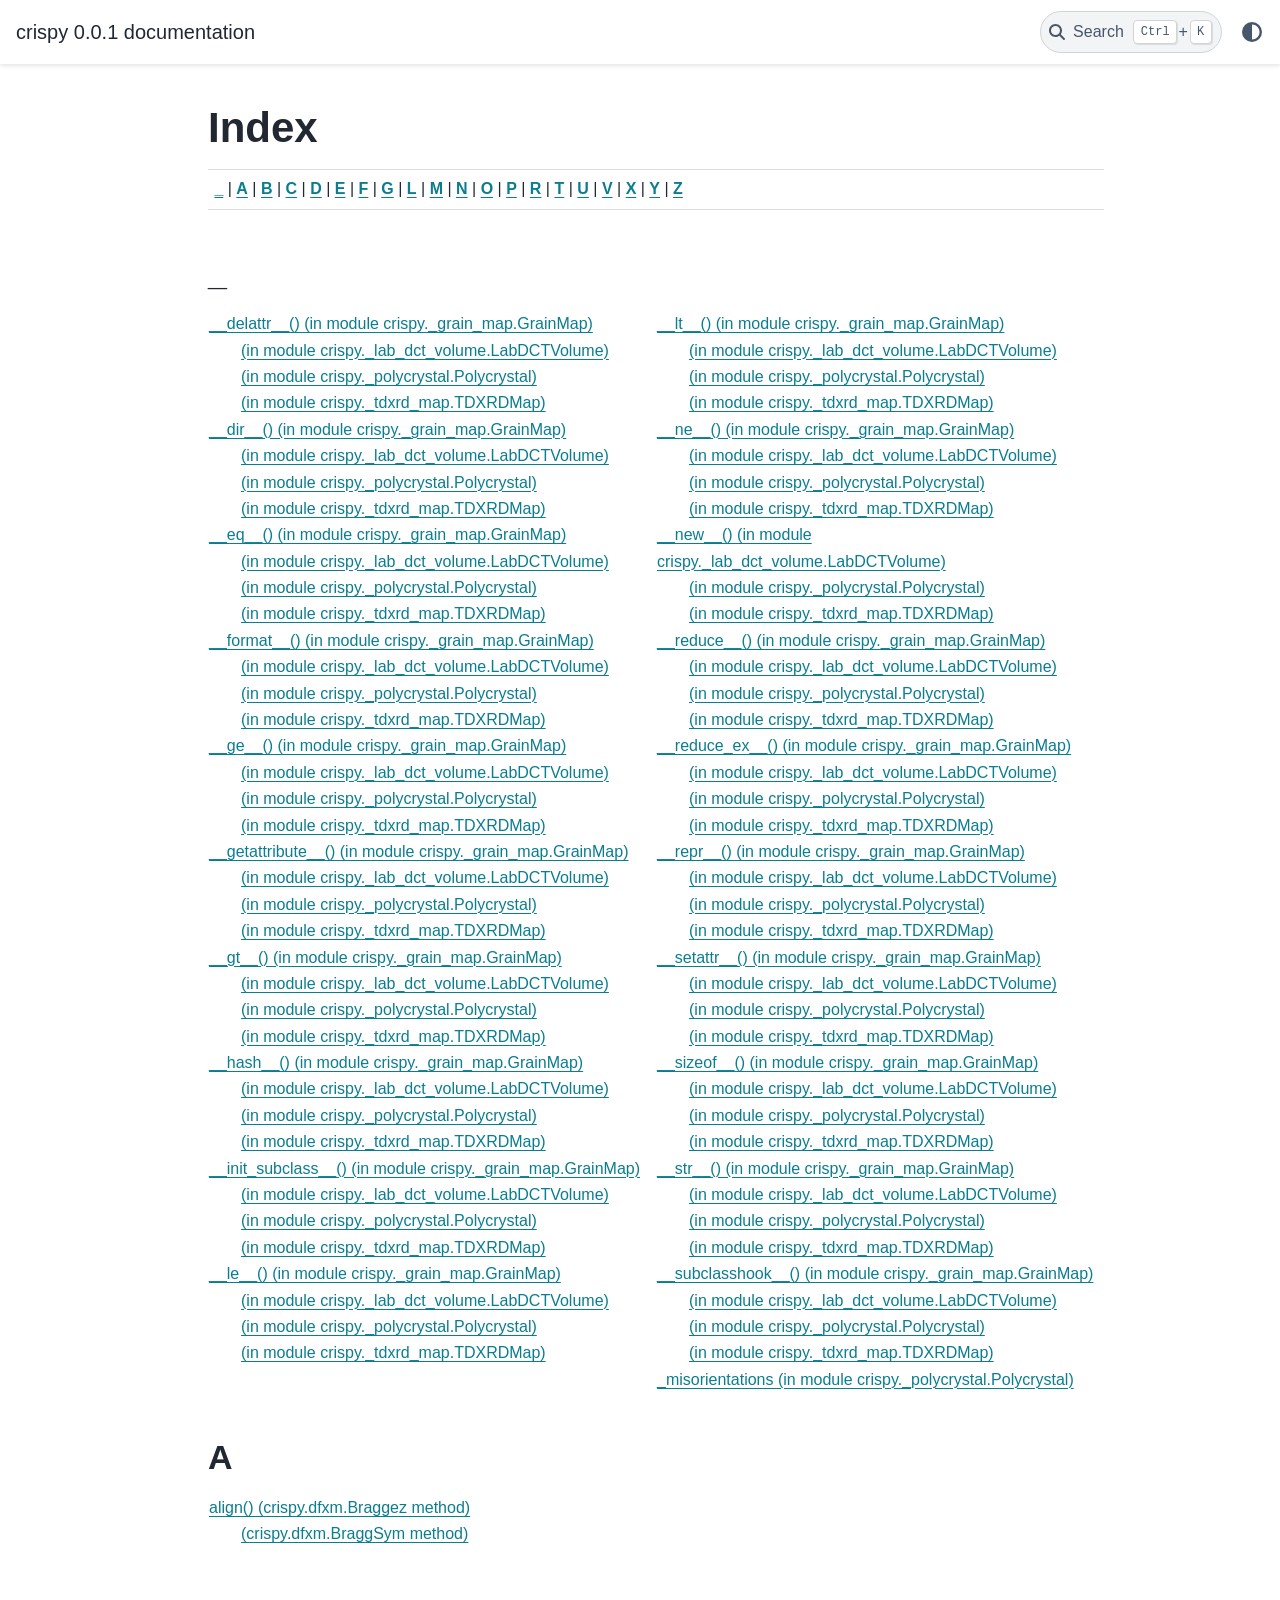
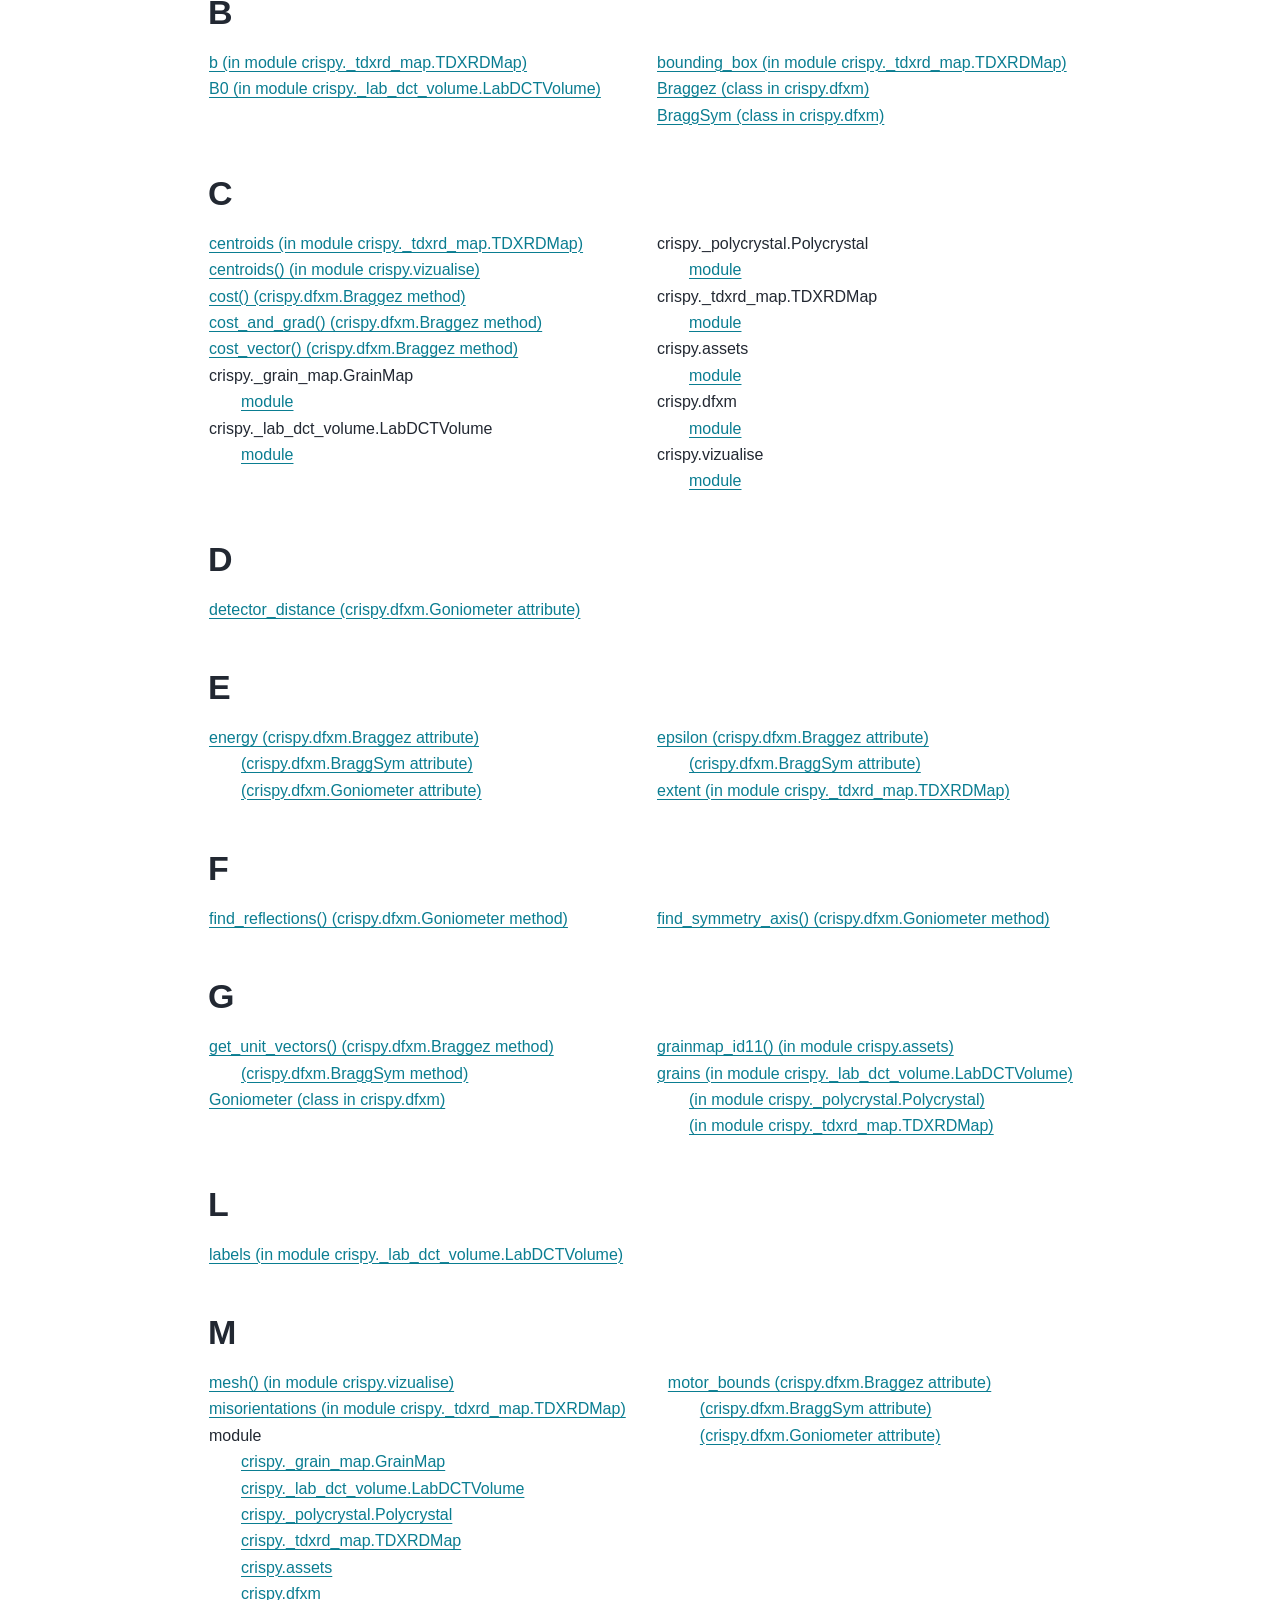
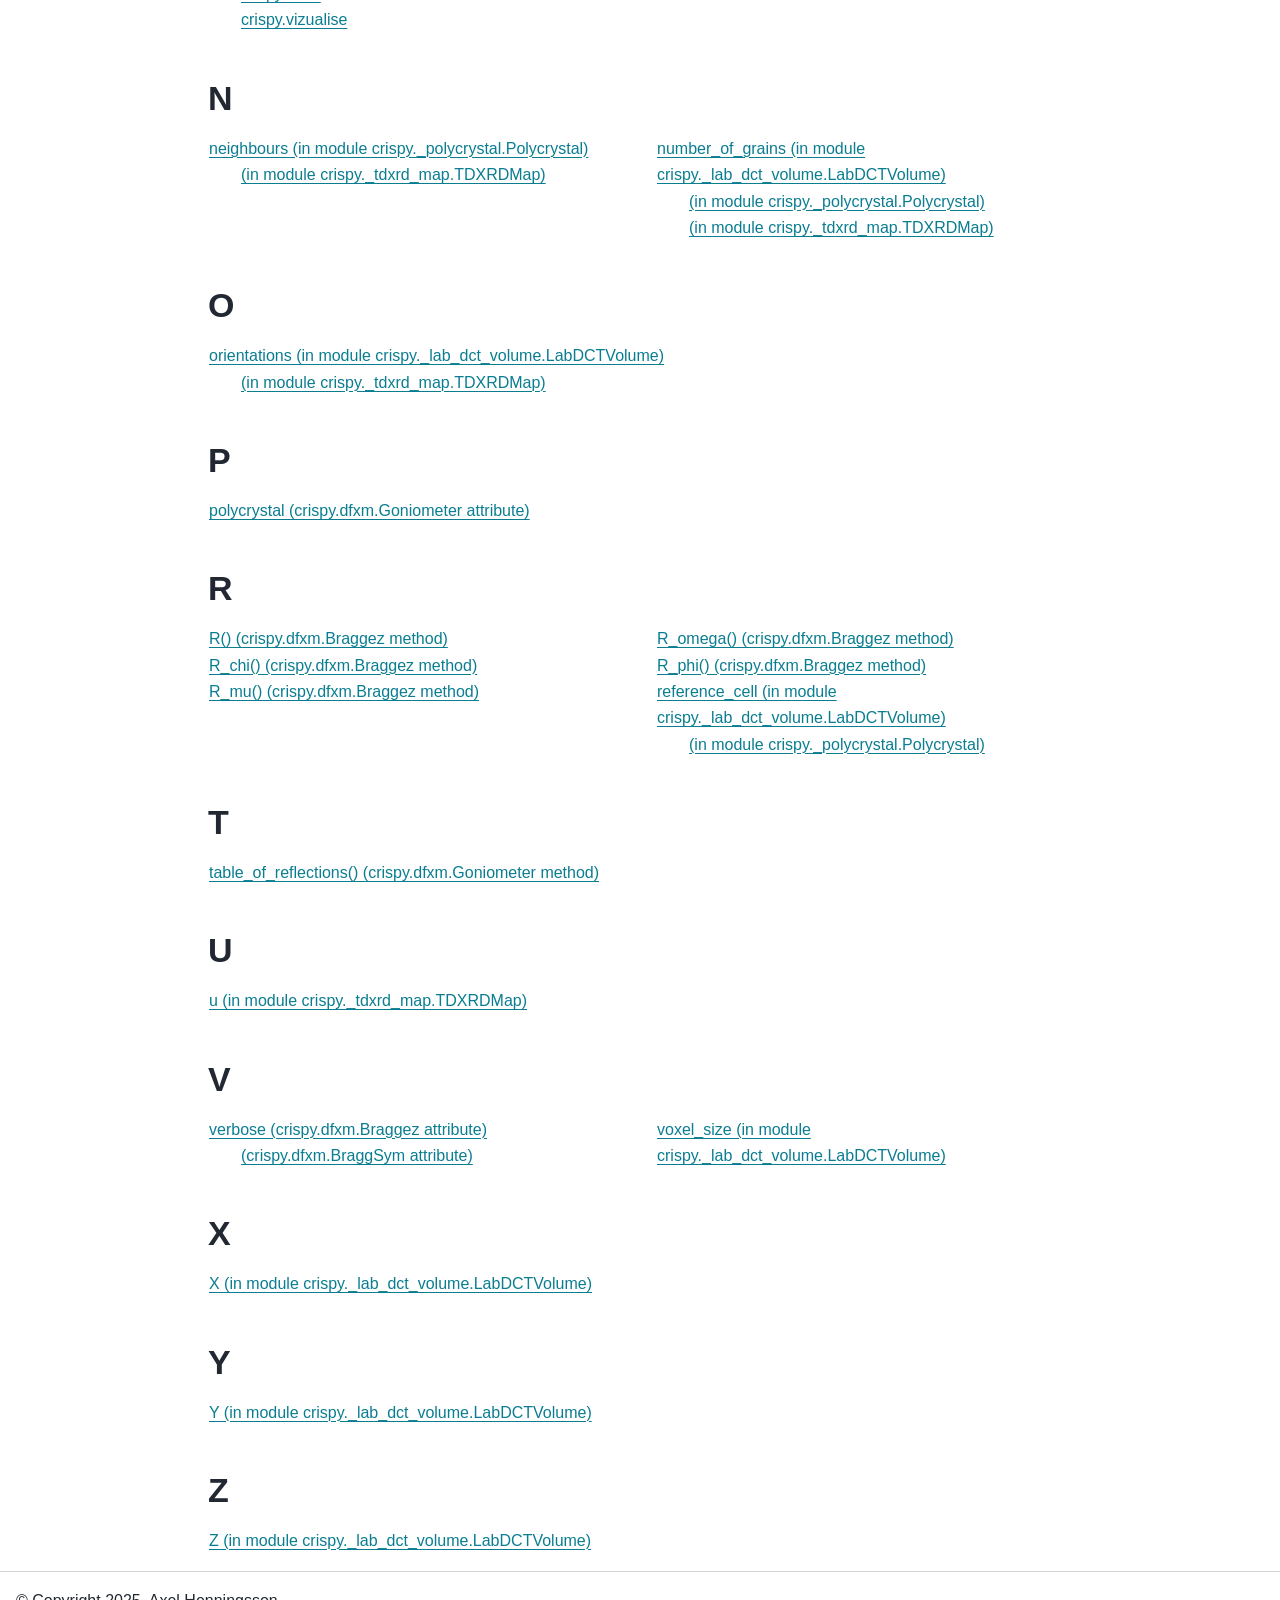
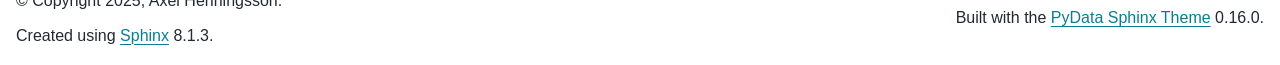
==== docs/genindex.html @ f88fd7c8 "Setting up sphinx docs" ====
<!DOCTYPE html>


<html lang="en" data-content_root="./" >

  <head>
    <meta charset="utf-8" />
    <meta name="viewport" content="width=device-width, initial-scale=1.0" />
    <title>Index &#8212; crispy 0.0.1 documentation</title>
  
  
  
  <script data-cfasync="false">
    document.documentElement.dataset.mode = localStorage.getItem("mode") || "";
    document.documentElement.dataset.theme = localStorage.getItem("theme") || "";
  </script>
  <!-- 
    this give us a css class that will be invisible only if js is disabled 
  -->
  <noscript>
    <style>
      .pst-js-only { display: none !important; }

    </style>
  </noscript>
  
  <!-- Loaded before other Sphinx assets -->
  <link href="_static/styles/theme.css?digest=26a4bc78f4c0ddb94549" rel="stylesheet" />
<link href="_static/styles/pydata-sphinx-theme.css?digest=26a4bc78f4c0ddb94549" rel="stylesheet" />

    <link rel="stylesheet" type="text/css" href="_static/pygments.css?v=a746c00c" />
    <link rel="stylesheet" type="text/css" href="_static/copybutton.css?v=76b2166b" />
  
  <!-- So that users can add custom icons -->
  <script src="_static/scripts/fontawesome.js?digest=26a4bc78f4c0ddb94549"></script>
  <!-- Pre-loaded scripts that we'll load fully later -->
  <link rel="preload" as="script" href="_static/scripts/bootstrap.js?digest=26a4bc78f4c0ddb94549" />
<link rel="preload" as="script" href="_static/scripts/pydata-sphinx-theme.js?digest=26a4bc78f4c0ddb94549" />

    <script src="_static/jquery.js?v=5d32c60e"></script>
    <script src="_static/_sphinx_javascript_frameworks_compat.js?v=2cd50e6c"></script>
    <script src="_static/documentation_options.js?v=d45e8c67"></script>
    <script src="_static/doctools.js?v=9bcbadda"></script>
    <script src="_static/sphinx_highlight.js?v=dc90522c"></script>
    <script src="_static/clipboard.min.js?v=a7894cd8"></script>
    <script src="_static/copybutton.js?v=f281be69"></script>
    <script>DOCUMENTATION_OPTIONS.pagename = 'genindex';</script>
    <link rel="index" title="Index" href="#" />
    <link rel="search" title="Search" href="search.html" />
  <meta name="viewport" content="width=device-width, initial-scale=1"/>
  <meta name="docsearch:language" content="en"/>
  <meta name="docsearch:version" content="" />
  </head>
  
  
  <body data-bs-spy="scroll" data-bs-target=".bd-toc-nav" data-offset="180" data-bs-root-margin="0px 0px -60%" data-default-mode="">

  
  
  <div id="pst-skip-link" class="skip-link d-print-none"><a href="#main-content">Skip to main content</a></div>
  
  <div id="pst-scroll-pixel-helper"></div>
  
  <button type="button" class="btn rounded-pill" id="pst-back-to-top">
    <i class="fa-solid fa-arrow-up"></i>Back to top</button>

  
  <dialog id="pst-search-dialog">
    
<form class="bd-search d-flex align-items-center"
      action="search.html"
      method="get">
  <i class="fa-solid fa-magnifying-glass"></i>
  <input type="search"
         class="form-control"
         name="q"
         placeholder="Search the docs ..."
         aria-label="Search the docs ..."
         autocomplete="off"
         autocorrect="off"
         autocapitalize="off"
         spellcheck="false"/>
  <span class="search-button__kbd-shortcut"><kbd class="kbd-shortcut__modifier">Ctrl</kbd>+<kbd>K</kbd></span>
</form>
  </dialog>

  <div class="pst-async-banner-revealer d-none">
  <aside id="bd-header-version-warning" class="d-none d-print-none" aria-label="Version warning"></aside>
</div>

  
    <header class="bd-header navbar navbar-expand-lg bd-navbar d-print-none">
<div class="bd-header__inner bd-page-width">
  <button class="pst-navbar-icon sidebar-toggle primary-toggle" aria-label="Site navigation">
    <span class="fa-solid fa-bars"></span>
  </button>
  
  
  <div class="col-lg-3 navbar-header-items__start">
    
      <div class="navbar-item">

  
    
  

<a class="navbar-brand logo" href="index.html">
  
  
  
  
  
  
    <p class="title logo__title">crispy 0.0.1 documentation</p>
  
</a></div>
    
  </div>
  
  <div class="col-lg-9 navbar-header-items">
    
    <div class="me-auto navbar-header-items__center">
      
        <div class="navbar-item">
<nav>
  <ul class="bd-navbar-elements navbar-nav">
    
  </ul>
</nav></div>
      
    </div>
    
    
    <div class="navbar-header-items__end">
      
        <div class="navbar-item navbar-persistent--container">
          

<button class="btn search-button-field search-button__button pst-js-only" title="Search" aria-label="Search" data-bs-placement="bottom" data-bs-toggle="tooltip">
 <i class="fa-solid fa-magnifying-glass"></i>
 <span class="search-button__default-text">Search</span>
 <span class="search-button__kbd-shortcut"><kbd class="kbd-shortcut__modifier">Ctrl</kbd>+<kbd class="kbd-shortcut__modifier">K</kbd></span>
</button>
        </div>
      
      
        <div class="navbar-item">

<button class="btn btn-sm nav-link pst-navbar-icon theme-switch-button pst-js-only" aria-label="Color mode" data-bs-title="Color mode"  data-bs-placement="bottom" data-bs-toggle="tooltip">
  <i class="theme-switch fa-solid fa-sun                fa-lg" data-mode="light" title="Light"></i>
  <i class="theme-switch fa-solid fa-moon               fa-lg" data-mode="dark"  title="Dark"></i>
  <i class="theme-switch fa-solid fa-circle-half-stroke fa-lg" data-mode="auto"  title="System Settings"></i>
</button></div>
      
    </div>
    
  </div>
  
  
    <div class="navbar-persistent--mobile">

<button class="btn search-button-field search-button__button pst-js-only" title="Search" aria-label="Search" data-bs-placement="bottom" data-bs-toggle="tooltip">
 <i class="fa-solid fa-magnifying-glass"></i>
 <span class="search-button__default-text">Search</span>
 <span class="search-button__kbd-shortcut"><kbd class="kbd-shortcut__modifier">Ctrl</kbd>+<kbd class="kbd-shortcut__modifier">K</kbd></span>
</button>
    </div>
  

  
</div>

    </header>
  

  <div class="bd-container">
    <div class="bd-container__inner bd-page-width">
      
      
      
        
      
      <dialog id="pst-primary-sidebar-modal"></dialog>
      <div id="pst-primary-sidebar" class="bd-sidebar-primary bd-sidebar hide-on-wide">
        

  
  <div class="sidebar-header-items sidebar-primary__section">
    
    
      <div class="sidebar-header-items__center">
        
          
          
            <div class="navbar-item">
<nav>
  <ul class="bd-navbar-elements navbar-nav">
    
  </ul>
</nav></div>
          
        
      </div>
    
    
    
      <div class="sidebar-header-items__end">
        
          <div class="navbar-item">

<button class="btn btn-sm nav-link pst-navbar-icon theme-switch-button pst-js-only" aria-label="Color mode" data-bs-title="Color mode"  data-bs-placement="bottom" data-bs-toggle="tooltip">
  <i class="theme-switch fa-solid fa-sun                fa-lg" data-mode="light" title="Light"></i>
  <i class="theme-switch fa-solid fa-moon               fa-lg" data-mode="dark"  title="Dark"></i>
  <i class="theme-switch fa-solid fa-circle-half-stroke fa-lg" data-mode="auto"  title="System Settings"></i>
</button></div>
        
      </div>
    
  </div>
  
  
  <div class="sidebar-primary-items__end sidebar-primary__section">
  </div>
  
  <div id="rtd-footer-container"></div>


      </div>
      
      <main id="main-content" class="bd-main" role="main">
        
        
          <div class="bd-content">
            <div class="bd-article-container">
              
              <div class="bd-header-article d-print-none"></div>
              
              
              
                
<div id="searchbox"></div>
                <article class="bd-article">
                  

<h1 id="index">Index</h1>

<div class="genindex-jumpbox">
 <a href="#_"><strong>_</strong></a>
 | <a href="#A"><strong>A</strong></a>
 | <a href="#B"><strong>B</strong></a>
 | <a href="#C"><strong>C</strong></a>
 | <a href="#D"><strong>D</strong></a>
 | <a href="#E"><strong>E</strong></a>
 | <a href="#F"><strong>F</strong></a>
 | <a href="#G"><strong>G</strong></a>
 | <a href="#L"><strong>L</strong></a>
 | <a href="#M"><strong>M</strong></a>
 | <a href="#N"><strong>N</strong></a>
 | <a href="#O"><strong>O</strong></a>
 | <a href="#P"><strong>P</strong></a>
 | <a href="#R"><strong>R</strong></a>
 | <a href="#T"><strong>T</strong></a>
 | <a href="#U"><strong>U</strong></a>
 | <a href="#V"><strong>V</strong></a>
 | <a href="#X"><strong>X</strong></a>
 | <a href="#Y"><strong>Y</strong></a>
 | <a href="#Z"><strong>Z</strong></a>
 
</div>
<h2 id="_">_</h2>
<table style="width: 100%" class="indextable genindextable"><tr>
  <td style="width: 33%; vertical-align: top;"><ul>
      <li><a href="index.html#crispy._grain_map.GrainMap.__delattr__">__delattr__() (in module crispy._grain_map.GrainMap)</a>

      <ul>
        <li><a href="index.html#crispy._lab_dct_volume.LabDCTVolume.__delattr__">(in module crispy._lab_dct_volume.LabDCTVolume)</a>
</li>
        <li><a href="index.html#crispy._polycrystal.Polycrystal.__delattr__">(in module crispy._polycrystal.Polycrystal)</a>
</li>
        <li><a href="index.html#crispy._tdxrd_map.TDXRDMap.__delattr__">(in module crispy._tdxrd_map.TDXRDMap)</a>
</li>
      </ul></li>
      <li><a href="index.html#crispy._grain_map.GrainMap.__dir__">__dir__() (in module crispy._grain_map.GrainMap)</a>

      <ul>
        <li><a href="index.html#crispy._lab_dct_volume.LabDCTVolume.__dir__">(in module crispy._lab_dct_volume.LabDCTVolume)</a>
</li>
        <li><a href="index.html#crispy._polycrystal.Polycrystal.__dir__">(in module crispy._polycrystal.Polycrystal)</a>
</li>
        <li><a href="index.html#crispy._tdxrd_map.TDXRDMap.__dir__">(in module crispy._tdxrd_map.TDXRDMap)</a>
</li>
      </ul></li>
      <li><a href="index.html#crispy._grain_map.GrainMap.__eq__">__eq__() (in module crispy._grain_map.GrainMap)</a>

      <ul>
        <li><a href="index.html#crispy._lab_dct_volume.LabDCTVolume.__eq__">(in module crispy._lab_dct_volume.LabDCTVolume)</a>
</li>
        <li><a href="index.html#crispy._polycrystal.Polycrystal.__eq__">(in module crispy._polycrystal.Polycrystal)</a>
</li>
        <li><a href="index.html#crispy._tdxrd_map.TDXRDMap.__eq__">(in module crispy._tdxrd_map.TDXRDMap)</a>
</li>
      </ul></li>
      <li><a href="index.html#crispy._grain_map.GrainMap.__format__">__format__() (in module crispy._grain_map.GrainMap)</a>

      <ul>
        <li><a href="index.html#crispy._lab_dct_volume.LabDCTVolume.__format__">(in module crispy._lab_dct_volume.LabDCTVolume)</a>
</li>
        <li><a href="index.html#crispy._polycrystal.Polycrystal.__format__">(in module crispy._polycrystal.Polycrystal)</a>
</li>
        <li><a href="index.html#crispy._tdxrd_map.TDXRDMap.__format__">(in module crispy._tdxrd_map.TDXRDMap)</a>
</li>
      </ul></li>
      <li><a href="index.html#crispy._grain_map.GrainMap.__ge__">__ge__() (in module crispy._grain_map.GrainMap)</a>

      <ul>
        <li><a href="index.html#crispy._lab_dct_volume.LabDCTVolume.__ge__">(in module crispy._lab_dct_volume.LabDCTVolume)</a>
</li>
        <li><a href="index.html#crispy._polycrystal.Polycrystal.__ge__">(in module crispy._polycrystal.Polycrystal)</a>
</li>
        <li><a href="index.html#crispy._tdxrd_map.TDXRDMap.__ge__">(in module crispy._tdxrd_map.TDXRDMap)</a>
</li>
      </ul></li>
      <li><a href="index.html#crispy._grain_map.GrainMap.__getattribute__">__getattribute__() (in module crispy._grain_map.GrainMap)</a>

      <ul>
        <li><a href="index.html#crispy._lab_dct_volume.LabDCTVolume.__getattribute__">(in module crispy._lab_dct_volume.LabDCTVolume)</a>
</li>
        <li><a href="index.html#crispy._polycrystal.Polycrystal.__getattribute__">(in module crispy._polycrystal.Polycrystal)</a>
</li>
        <li><a href="index.html#crispy._tdxrd_map.TDXRDMap.__getattribute__">(in module crispy._tdxrd_map.TDXRDMap)</a>
</li>
      </ul></li>
      <li><a href="index.html#crispy._grain_map.GrainMap.__gt__">__gt__() (in module crispy._grain_map.GrainMap)</a>

      <ul>
        <li><a href="index.html#crispy._lab_dct_volume.LabDCTVolume.__gt__">(in module crispy._lab_dct_volume.LabDCTVolume)</a>
</li>
        <li><a href="index.html#crispy._polycrystal.Polycrystal.__gt__">(in module crispy._polycrystal.Polycrystal)</a>
</li>
        <li><a href="index.html#crispy._tdxrd_map.TDXRDMap.__gt__">(in module crispy._tdxrd_map.TDXRDMap)</a>
</li>
      </ul></li>
      <li><a href="index.html#crispy._grain_map.GrainMap.__hash__">__hash__() (in module crispy._grain_map.GrainMap)</a>

      <ul>
        <li><a href="index.html#crispy._lab_dct_volume.LabDCTVolume.__hash__">(in module crispy._lab_dct_volume.LabDCTVolume)</a>
</li>
        <li><a href="index.html#crispy._polycrystal.Polycrystal.__hash__">(in module crispy._polycrystal.Polycrystal)</a>
</li>
        <li><a href="index.html#crispy._tdxrd_map.TDXRDMap.__hash__">(in module crispy._tdxrd_map.TDXRDMap)</a>
</li>
      </ul></li>
      <li><a href="index.html#crispy._grain_map.GrainMap.__init_subclass__">__init_subclass__() (in module crispy._grain_map.GrainMap)</a>

      <ul>
        <li><a href="index.html#crispy._lab_dct_volume.LabDCTVolume.__init_subclass__">(in module crispy._lab_dct_volume.LabDCTVolume)</a>
</li>
        <li><a href="index.html#crispy._polycrystal.Polycrystal.__init_subclass__">(in module crispy._polycrystal.Polycrystal)</a>
</li>
        <li><a href="index.html#crispy._tdxrd_map.TDXRDMap.__init_subclass__">(in module crispy._tdxrd_map.TDXRDMap)</a>
</li>
      </ul></li>
      <li><a href="index.html#crispy._grain_map.GrainMap.__le__">__le__() (in module crispy._grain_map.GrainMap)</a>

      <ul>
        <li><a href="index.html#crispy._lab_dct_volume.LabDCTVolume.__le__">(in module crispy._lab_dct_volume.LabDCTVolume)</a>
</li>
        <li><a href="index.html#crispy._polycrystal.Polycrystal.__le__">(in module crispy._polycrystal.Polycrystal)</a>
</li>
        <li><a href="index.html#crispy._tdxrd_map.TDXRDMap.__le__">(in module crispy._tdxrd_map.TDXRDMap)</a>
</li>
      </ul></li>
  </ul></td>
  <td style="width: 33%; vertical-align: top;"><ul>
      <li><a href="index.html#crispy._grain_map.GrainMap.__lt__">__lt__() (in module crispy._grain_map.GrainMap)</a>

      <ul>
        <li><a href="index.html#crispy._lab_dct_volume.LabDCTVolume.__lt__">(in module crispy._lab_dct_volume.LabDCTVolume)</a>
</li>
        <li><a href="index.html#crispy._polycrystal.Polycrystal.__lt__">(in module crispy._polycrystal.Polycrystal)</a>
</li>
        <li><a href="index.html#crispy._tdxrd_map.TDXRDMap.__lt__">(in module crispy._tdxrd_map.TDXRDMap)</a>
</li>
      </ul></li>
      <li><a href="index.html#crispy._grain_map.GrainMap.__ne__">__ne__() (in module crispy._grain_map.GrainMap)</a>

      <ul>
        <li><a href="index.html#crispy._lab_dct_volume.LabDCTVolume.__ne__">(in module crispy._lab_dct_volume.LabDCTVolume)</a>
</li>
        <li><a href="index.html#crispy._polycrystal.Polycrystal.__ne__">(in module crispy._polycrystal.Polycrystal)</a>
</li>
        <li><a href="index.html#crispy._tdxrd_map.TDXRDMap.__ne__">(in module crispy._tdxrd_map.TDXRDMap)</a>
</li>
      </ul></li>
      <li><a href="index.html#crispy._lab_dct_volume.LabDCTVolume.__new__">__new__() (in module crispy._lab_dct_volume.LabDCTVolume)</a>

      <ul>
        <li><a href="index.html#crispy._polycrystal.Polycrystal.__new__">(in module crispy._polycrystal.Polycrystal)</a>
</li>
        <li><a href="index.html#crispy._tdxrd_map.TDXRDMap.__new__">(in module crispy._tdxrd_map.TDXRDMap)</a>
</li>
      </ul></li>
      <li><a href="index.html#crispy._grain_map.GrainMap.__reduce__">__reduce__() (in module crispy._grain_map.GrainMap)</a>

      <ul>
        <li><a href="index.html#crispy._lab_dct_volume.LabDCTVolume.__reduce__">(in module crispy._lab_dct_volume.LabDCTVolume)</a>
</li>
        <li><a href="index.html#crispy._polycrystal.Polycrystal.__reduce__">(in module crispy._polycrystal.Polycrystal)</a>
</li>
        <li><a href="index.html#crispy._tdxrd_map.TDXRDMap.__reduce__">(in module crispy._tdxrd_map.TDXRDMap)</a>
</li>
      </ul></li>
      <li><a href="index.html#crispy._grain_map.GrainMap.__reduce_ex__">__reduce_ex__() (in module crispy._grain_map.GrainMap)</a>

      <ul>
        <li><a href="index.html#crispy._lab_dct_volume.LabDCTVolume.__reduce_ex__">(in module crispy._lab_dct_volume.LabDCTVolume)</a>
</li>
        <li><a href="index.html#crispy._polycrystal.Polycrystal.__reduce_ex__">(in module crispy._polycrystal.Polycrystal)</a>
</li>
        <li><a href="index.html#crispy._tdxrd_map.TDXRDMap.__reduce_ex__">(in module crispy._tdxrd_map.TDXRDMap)</a>
</li>
      </ul></li>
      <li><a href="index.html#crispy._grain_map.GrainMap.__repr__">__repr__() (in module crispy._grain_map.GrainMap)</a>

      <ul>
        <li><a href="index.html#crispy._lab_dct_volume.LabDCTVolume.__repr__">(in module crispy._lab_dct_volume.LabDCTVolume)</a>
</li>
        <li><a href="index.html#crispy._polycrystal.Polycrystal.__repr__">(in module crispy._polycrystal.Polycrystal)</a>
</li>
        <li><a href="index.html#crispy._tdxrd_map.TDXRDMap.__repr__">(in module crispy._tdxrd_map.TDXRDMap)</a>
</li>
      </ul></li>
      <li><a href="index.html#crispy._grain_map.GrainMap.__setattr__">__setattr__() (in module crispy._grain_map.GrainMap)</a>

      <ul>
        <li><a href="index.html#crispy._lab_dct_volume.LabDCTVolume.__setattr__">(in module crispy._lab_dct_volume.LabDCTVolume)</a>
</li>
        <li><a href="index.html#crispy._polycrystal.Polycrystal.__setattr__">(in module crispy._polycrystal.Polycrystal)</a>
</li>
        <li><a href="index.html#crispy._tdxrd_map.TDXRDMap.__setattr__">(in module crispy._tdxrd_map.TDXRDMap)</a>
</li>
      </ul></li>
      <li><a href="index.html#crispy._grain_map.GrainMap.__sizeof__">__sizeof__() (in module crispy._grain_map.GrainMap)</a>

      <ul>
        <li><a href="index.html#crispy._lab_dct_volume.LabDCTVolume.__sizeof__">(in module crispy._lab_dct_volume.LabDCTVolume)</a>
</li>
        <li><a href="index.html#crispy._polycrystal.Polycrystal.__sizeof__">(in module crispy._polycrystal.Polycrystal)</a>
</li>
        <li><a href="index.html#crispy._tdxrd_map.TDXRDMap.__sizeof__">(in module crispy._tdxrd_map.TDXRDMap)</a>
</li>
      </ul></li>
      <li><a href="index.html#crispy._grain_map.GrainMap.__str__">__str__() (in module crispy._grain_map.GrainMap)</a>

      <ul>
        <li><a href="index.html#crispy._lab_dct_volume.LabDCTVolume.__str__">(in module crispy._lab_dct_volume.LabDCTVolume)</a>
</li>
        <li><a href="index.html#crispy._polycrystal.Polycrystal.__str__">(in module crispy._polycrystal.Polycrystal)</a>
</li>
        <li><a href="index.html#crispy._tdxrd_map.TDXRDMap.__str__">(in module crispy._tdxrd_map.TDXRDMap)</a>
</li>
      </ul></li>
      <li><a href="index.html#crispy._grain_map.GrainMap.__subclasshook__">__subclasshook__() (in module crispy._grain_map.GrainMap)</a>

      <ul>
        <li><a href="index.html#crispy._lab_dct_volume.LabDCTVolume.__subclasshook__">(in module crispy._lab_dct_volume.LabDCTVolume)</a>
</li>
        <li><a href="index.html#crispy._polycrystal.Polycrystal.__subclasshook__">(in module crispy._polycrystal.Polycrystal)</a>
</li>
        <li><a href="index.html#crispy._tdxrd_map.TDXRDMap.__subclasshook__">(in module crispy._tdxrd_map.TDXRDMap)</a>
</li>
      </ul></li>
      <li><a href="index.html#crispy._polycrystal.Polycrystal._misorientations">_misorientations (in module crispy._polycrystal.Polycrystal)</a>
</li>
  </ul></td>
</tr></table>

<h2 id="A">A</h2>
<table style="width: 100%" class="indextable genindextable"><tr>
  <td style="width: 33%; vertical-align: top;"><ul>
      <li><a href="index.html#crispy.dfxm.Braggez.align">align() (crispy.dfxm.Braggez method)</a>

      <ul>
        <li><a href="index.html#crispy.dfxm.BraggSym.align">(crispy.dfxm.BraggSym method)</a>
</li>
      </ul></li>
  </ul></td>
</tr></table>

<h2 id="B">B</h2>
<table style="width: 100%" class="indextable genindextable"><tr>
  <td style="width: 33%; vertical-align: top;"><ul>
      <li><a href="index.html#crispy._tdxrd_map.TDXRDMap.b">b (in module crispy._tdxrd_map.TDXRDMap)</a>
</li>
      <li><a href="index.html#crispy._lab_dct_volume.LabDCTVolume.B0">B0 (in module crispy._lab_dct_volume.LabDCTVolume)</a>
</li>
  </ul></td>
  <td style="width: 33%; vertical-align: top;"><ul>
      <li><a href="index.html#crispy._tdxrd_map.TDXRDMap.bounding_box">bounding_box (in module crispy._tdxrd_map.TDXRDMap)</a>
</li>
      <li><a href="index.html#crispy.dfxm.Braggez">Braggez (class in crispy.dfxm)</a>
</li>
      <li><a href="index.html#crispy.dfxm.BraggSym">BraggSym (class in crispy.dfxm)</a>
</li>
  </ul></td>
</tr></table>

<h2 id="C">C</h2>
<table style="width: 100%" class="indextable genindextable"><tr>
  <td style="width: 33%; vertical-align: top;"><ul>
      <li><a href="index.html#crispy._tdxrd_map.TDXRDMap.centroids">centroids (in module crispy._tdxrd_map.TDXRDMap)</a>
</li>
      <li><a href="index.html#crispy.vizualise.centroids">centroids() (in module crispy.vizualise)</a>
</li>
      <li><a href="index.html#crispy.dfxm.Braggez.cost">cost() (crispy.dfxm.Braggez method)</a>
</li>
      <li><a href="index.html#crispy.dfxm.Braggez.cost_and_grad">cost_and_grad() (crispy.dfxm.Braggez method)</a>
</li>
      <li><a href="index.html#crispy.dfxm.Braggez.cost_vector">cost_vector() (crispy.dfxm.Braggez method)</a>
</li>
      <li>
    crispy._grain_map.GrainMap

      <ul>
        <li><a href="index.html#module-crispy._grain_map.GrainMap">module</a>
</li>
      </ul></li>
      <li>
    crispy._lab_dct_volume.LabDCTVolume

      <ul>
        <li><a href="index.html#module-crispy._lab_dct_volume.LabDCTVolume">module</a>
</li>
      </ul></li>
  </ul></td>
  <td style="width: 33%; vertical-align: top;"><ul>
      <li>
    crispy._polycrystal.Polycrystal

      <ul>
        <li><a href="index.html#module-crispy._polycrystal.Polycrystal">module</a>
</li>
      </ul></li>
      <li>
    crispy._tdxrd_map.TDXRDMap

      <ul>
        <li><a href="index.html#module-crispy._tdxrd_map.TDXRDMap">module</a>
</li>
      </ul></li>
      <li>
    crispy.assets

      <ul>
        <li><a href="index.html#module-crispy.assets">module</a>
</li>
      </ul></li>
      <li>
    crispy.dfxm

      <ul>
        <li><a href="index.html#module-crispy.dfxm">module</a>
</li>
      </ul></li>
      <li>
    crispy.vizualise

      <ul>
        <li><a href="index.html#module-crispy.vizualise">module</a>
</li>
      </ul></li>
  </ul></td>
</tr></table>

<h2 id="D">D</h2>
<table style="width: 100%" class="indextable genindextable"><tr>
  <td style="width: 33%; vertical-align: top;"><ul>
      <li><a href="index.html#crispy.dfxm.Goniometer.detector_distance">detector_distance (crispy.dfxm.Goniometer attribute)</a>
</li>
  </ul></td>
</tr></table>

<h2 id="E">E</h2>
<table style="width: 100%" class="indextable genindextable"><tr>
  <td style="width: 33%; vertical-align: top;"><ul>
      <li><a href="index.html#crispy.dfxm.Braggez.energy">energy (crispy.dfxm.Braggez attribute)</a>

      <ul>
        <li><a href="index.html#crispy.dfxm.BraggSym.energy">(crispy.dfxm.BraggSym attribute)</a>
</li>
        <li><a href="index.html#crispy.dfxm.Goniometer.energy">(crispy.dfxm.Goniometer attribute)</a>
</li>
      </ul></li>
  </ul></td>
  <td style="width: 33%; vertical-align: top;"><ul>
      <li><a href="index.html#crispy.dfxm.Braggez.epsilon">epsilon (crispy.dfxm.Braggez attribute)</a>

      <ul>
        <li><a href="index.html#crispy.dfxm.BraggSym.epsilon">(crispy.dfxm.BraggSym attribute)</a>
</li>
      </ul></li>
      <li><a href="index.html#crispy._tdxrd_map.TDXRDMap.extent">extent (in module crispy._tdxrd_map.TDXRDMap)</a>
</li>
  </ul></td>
</tr></table>

<h2 id="F">F</h2>
<table style="width: 100%" class="indextable genindextable"><tr>
  <td style="width: 33%; vertical-align: top;"><ul>
      <li><a href="index.html#crispy.dfxm.Goniometer.find_reflections">find_reflections() (crispy.dfxm.Goniometer method)</a>
</li>
  </ul></td>
  <td style="width: 33%; vertical-align: top;"><ul>
      <li><a href="index.html#crispy.dfxm.Goniometer.find_symmetry_axis">find_symmetry_axis() (crispy.dfxm.Goniometer method)</a>
</li>
  </ul></td>
</tr></table>

<h2 id="G">G</h2>
<table style="width: 100%" class="indextable genindextable"><tr>
  <td style="width: 33%; vertical-align: top;"><ul>
      <li><a href="index.html#crispy.dfxm.Braggez.get_unit_vectors">get_unit_vectors() (crispy.dfxm.Braggez method)</a>

      <ul>
        <li><a href="index.html#crispy.dfxm.BraggSym.get_unit_vectors">(crispy.dfxm.BraggSym method)</a>
</li>
      </ul></li>
      <li><a href="index.html#crispy.dfxm.Goniometer">Goniometer (class in crispy.dfxm)</a>
</li>
  </ul></td>
  <td style="width: 33%; vertical-align: top;"><ul>
      <li><a href="index.html#crispy.assets.grainmap_id11">grainmap_id11() (in module crispy.assets)</a>
</li>
      <li><a href="index.html#crispy._lab_dct_volume.LabDCTVolume.grains">grains (in module crispy._lab_dct_volume.LabDCTVolume)</a>

      <ul>
        <li><a href="index.html#crispy._polycrystal.Polycrystal.grains">(in module crispy._polycrystal.Polycrystal)</a>
</li>
        <li><a href="index.html#crispy._tdxrd_map.TDXRDMap.grains">(in module crispy._tdxrd_map.TDXRDMap)</a>
</li>
      </ul></li>
  </ul></td>
</tr></table>

<h2 id="L">L</h2>
<table style="width: 100%" class="indextable genindextable"><tr>
  <td style="width: 33%; vertical-align: top;"><ul>
      <li><a href="index.html#crispy._lab_dct_volume.LabDCTVolume.labels">labels (in module crispy._lab_dct_volume.LabDCTVolume)</a>
</li>
  </ul></td>
</tr></table>

<h2 id="M">M</h2>
<table style="width: 100%" class="indextable genindextable"><tr>
  <td style="width: 33%; vertical-align: top;"><ul>
      <li><a href="index.html#crispy.vizualise.mesh">mesh() (in module crispy.vizualise)</a>
</li>
      <li><a href="index.html#crispy._tdxrd_map.TDXRDMap.misorientations">misorientations (in module crispy._tdxrd_map.TDXRDMap)</a>
</li>
      <li>
    module

      <ul>
        <li><a href="index.html#module-crispy._grain_map.GrainMap">crispy._grain_map.GrainMap</a>
</li>
        <li><a href="index.html#module-crispy._lab_dct_volume.LabDCTVolume">crispy._lab_dct_volume.LabDCTVolume</a>
</li>
        <li><a href="index.html#module-crispy._polycrystal.Polycrystal">crispy._polycrystal.Polycrystal</a>
</li>
        <li><a href="index.html#module-crispy._tdxrd_map.TDXRDMap">crispy._tdxrd_map.TDXRDMap</a>
</li>
        <li><a href="index.html#module-crispy.assets">crispy.assets</a>
</li>
        <li><a href="index.html#module-crispy.dfxm">crispy.dfxm</a>
</li>
        <li><a href="index.html#module-crispy.vizualise">crispy.vizualise</a>
</li>
      </ul></li>
  </ul></td>
  <td style="width: 33%; vertical-align: top;"><ul>
      <li><a href="index.html#crispy.dfxm.Braggez.motor_bounds">motor_bounds (crispy.dfxm.Braggez attribute)</a>

      <ul>
        <li><a href="index.html#crispy.dfxm.BraggSym.motor_bounds">(crispy.dfxm.BraggSym attribute)</a>
</li>
        <li><a href="index.html#crispy.dfxm.Goniometer.motor_bounds">(crispy.dfxm.Goniometer attribute)</a>
</li>
      </ul></li>
  </ul></td>
</tr></table>

<h2 id="N">N</h2>
<table style="width: 100%" class="indextable genindextable"><tr>
  <td style="width: 33%; vertical-align: top;"><ul>
      <li><a href="index.html#crispy._polycrystal.Polycrystal.neighbours">neighbours (in module crispy._polycrystal.Polycrystal)</a>

      <ul>
        <li><a href="index.html#crispy._tdxrd_map.TDXRDMap.neighbours">(in module crispy._tdxrd_map.TDXRDMap)</a>
</li>
      </ul></li>
  </ul></td>
  <td style="width: 33%; vertical-align: top;"><ul>
      <li><a href="index.html#crispy._lab_dct_volume.LabDCTVolume.number_of_grains">number_of_grains (in module crispy._lab_dct_volume.LabDCTVolume)</a>

      <ul>
        <li><a href="index.html#crispy._polycrystal.Polycrystal.number_of_grains">(in module crispy._polycrystal.Polycrystal)</a>
</li>
        <li><a href="index.html#crispy._tdxrd_map.TDXRDMap.number_of_grains">(in module crispy._tdxrd_map.TDXRDMap)</a>
</li>
      </ul></li>
  </ul></td>
</tr></table>

<h2 id="O">O</h2>
<table style="width: 100%" class="indextable genindextable"><tr>
  <td style="width: 33%; vertical-align: top;"><ul>
      <li><a href="index.html#crispy._lab_dct_volume.LabDCTVolume.orientations">orientations (in module crispy._lab_dct_volume.LabDCTVolume)</a>

      <ul>
        <li><a href="index.html#crispy._tdxrd_map.TDXRDMap.orientations">(in module crispy._tdxrd_map.TDXRDMap)</a>
</li>
      </ul></li>
  </ul></td>
</tr></table>

<h2 id="P">P</h2>
<table style="width: 100%" class="indextable genindextable"><tr>
  <td style="width: 33%; vertical-align: top;"><ul>
      <li><a href="index.html#crispy.dfxm.Goniometer.polycrystal">polycrystal (crispy.dfxm.Goniometer attribute)</a>
</li>
  </ul></td>
</tr></table>

<h2 id="R">R</h2>
<table style="width: 100%" class="indextable genindextable"><tr>
  <td style="width: 33%; vertical-align: top;"><ul>
      <li><a href="index.html#crispy.dfxm.Braggez.R">R() (crispy.dfxm.Braggez method)</a>
</li>
      <li><a href="index.html#crispy.dfxm.Braggez.R_chi">R_chi() (crispy.dfxm.Braggez method)</a>
</li>
      <li><a href="index.html#crispy.dfxm.Braggez.R_mu">R_mu() (crispy.dfxm.Braggez method)</a>
</li>
  </ul></td>
  <td style="width: 33%; vertical-align: top;"><ul>
      <li><a href="index.html#crispy.dfxm.Braggez.R_omega">R_omega() (crispy.dfxm.Braggez method)</a>
</li>
      <li><a href="index.html#crispy.dfxm.Braggez.R_phi">R_phi() (crispy.dfxm.Braggez method)</a>
</li>
      <li><a href="index.html#crispy._lab_dct_volume.LabDCTVolume.reference_cell">reference_cell (in module crispy._lab_dct_volume.LabDCTVolume)</a>

      <ul>
        <li><a href="index.html#crispy._polycrystal.Polycrystal.reference_cell">(in module crispy._polycrystal.Polycrystal)</a>
</li>
      </ul></li>
  </ul></td>
</tr></table>

<h2 id="T">T</h2>
<table style="width: 100%" class="indextable genindextable"><tr>
  <td style="width: 33%; vertical-align: top;"><ul>
      <li><a href="index.html#crispy.dfxm.Goniometer.table_of_reflections">table_of_reflections() (crispy.dfxm.Goniometer method)</a>
</li>
  </ul></td>
</tr></table>

<h2 id="U">U</h2>
<table style="width: 100%" class="indextable genindextable"><tr>
  <td style="width: 33%; vertical-align: top;"><ul>
      <li><a href="index.html#crispy._tdxrd_map.TDXRDMap.u">u (in module crispy._tdxrd_map.TDXRDMap)</a>
</li>
  </ul></td>
</tr></table>

<h2 id="V">V</h2>
<table style="width: 100%" class="indextable genindextable"><tr>
  <td style="width: 33%; vertical-align: top;"><ul>
      <li><a href="index.html#crispy.dfxm.Braggez.verbose">verbose (crispy.dfxm.Braggez attribute)</a>

      <ul>
        <li><a href="index.html#crispy.dfxm.BraggSym.verbose">(crispy.dfxm.BraggSym attribute)</a>
</li>
      </ul></li>
  </ul></td>
  <td style="width: 33%; vertical-align: top;"><ul>
      <li><a href="index.html#crispy._lab_dct_volume.LabDCTVolume.voxel_size">voxel_size (in module crispy._lab_dct_volume.LabDCTVolume)</a>
</li>
  </ul></td>
</tr></table>

<h2 id="X">X</h2>
<table style="width: 100%" class="indextable genindextable"><tr>
  <td style="width: 33%; vertical-align: top;"><ul>
      <li><a href="index.html#crispy._lab_dct_volume.LabDCTVolume.X">X (in module crispy._lab_dct_volume.LabDCTVolume)</a>
</li>
  </ul></td>
</tr></table>

<h2 id="Y">Y</h2>
<table style="width: 100%" class="indextable genindextable"><tr>
  <td style="width: 33%; vertical-align: top;"><ul>
      <li><a href="index.html#crispy._lab_dct_volume.LabDCTVolume.Y">Y (in module crispy._lab_dct_volume.LabDCTVolume)</a>
</li>
  </ul></td>
</tr></table>

<h2 id="Z">Z</h2>
<table style="width: 100%" class="indextable genindextable"><tr>
  <td style="width: 33%; vertical-align: top;"><ul>
      <li><a href="index.html#crispy._lab_dct_volume.LabDCTVolume.Z">Z (in module crispy._lab_dct_volume.LabDCTVolume)</a>
</li>
  </ul></td>
</tr></table>



                </article>
              
              
              
              
              
                <footer class="prev-next-footer d-print-none">
                  
<div class="prev-next-area">
</div>
                </footer>
              
            </div>
            
            
              
            
          </div>
          <footer class="bd-footer-content">
            
          </footer>
        
      </main>
    </div>
  </div>
  
  <!-- Scripts loaded after <body> so the DOM is not blocked -->
  <script defer src="_static/scripts/bootstrap.js?digest=26a4bc78f4c0ddb94549"></script>
<script defer src="_static/scripts/pydata-sphinx-theme.js?digest=26a4bc78f4c0ddb94549"></script>

  <footer class="bd-footer">
<div class="bd-footer__inner bd-page-width">
  
    <div class="footer-items__start">
      
        <div class="footer-item">

  <p class="copyright">
    
      © Copyright 2025, Axel Henningsson.
      <br/>
    
  </p>
</div>
      
        <div class="footer-item">

  <p class="sphinx-version">
    Created using <a href="https://www.sphinx-doc.org/">Sphinx</a> 8.1.3.
    <br/>
  </p>
</div>
      
    </div>
  
  
  
    <div class="footer-items__end">
      
        <div class="footer-item">
<p class="theme-version">
  Built with the <a href="https://pydata-sphinx-theme.readthedocs.io/en/stable/index.html">PyData Sphinx Theme</a> 0.16.0.
</p></div>
      
    </div>
  
</div>

  </footer>
  </body>
</html>
---- docs/_static/styles/theme.css ----
/* Provided by Sphinx's 'basic' theme, and included in the final set of assets */
@import "../basic.css";
---- docs/_static/pygments.css ----
html[data-theme="light"] .highlight pre { line-height: 125%; }
html[data-theme="light"] .highlight td.linenos .normal { color: inherit; background-color: transparent; padding-left: 5px; padding-right: 5px; }
html[data-theme="light"] .highlight span.linenos { color: inherit; background-color: transparent; padding-left: 5px; padding-right: 5px; }
html[data-theme="light"] .highlight td.linenos .special { color: #000000; background-color: #ffffc0; padding-left: 5px; padding-right: 5px; }
html[data-theme="light"] .highlight span.linenos.special { color: #000000; background-color: #ffffc0; padding-left: 5px; padding-right: 5px; }
html[data-theme="light"] .highlight .hll { background-color: #fae4c2 }
html[data-theme="light"] .highlight { background: #fefefe; color: #080808 }
html[data-theme="light"] .highlight .c { color: #515151 } /* Comment */
html[data-theme="light"] .highlight .err { color: #a12236 } /* Error */
html[data-theme="light"] .highlight .k { color: #6730c5 } /* Keyword */
html[data-theme="light"] .highlight .l { color: #7f4707 } /* Literal */
html[data-theme="light"] .highlight .n { color: #080808 } /* Name */
html[data-theme="light"] .highlight .o { color: #00622f } /* Operator */
html[data-theme="light"] .highlight .p { color: #080808 } /* Punctuation */
html[data-theme="light"] .highlight .ch { color: #515151 } /* Comment.Hashbang */
html[data-theme="light"] .highlight .cm { color: #515151 } /* Comment.Multiline */
html[data-theme="light"] .highlight .cp { color: #515151 } /* Comment.Preproc */
html[data-theme="light"] .highlight .cpf { color: #515151 } /* Comment.PreprocFile */
html[data-theme="light"] .highlight .c1 { color: #515151 } /* Comment.Single */
html[data-theme="light"] .highlight .cs { color: #515151 } /* Comment.Special */
html[data-theme="light"] .highlight .gd { color: #005b82 } /* Generic.Deleted */
html[data-theme="light"] .highlight .ge { font-style: italic } /* Generic.Emph */
html[data-theme="light"] .highlight .gh { color: #005b82 } /* Generic.Heading */
html[data-theme="light"] .highlight .gs { font-weight: bold } /* Generic.Strong */
html[data-theme="light"] .highlight .gu { color: #005b82 } /* Generic.Subheading */
html[data-theme="light"] .highlight .kc { color: #6730c5 } /* Keyword.Constant */
html[data-theme="light"] .highlight .kd { color: #6730c5 } /* Keyword.Declaration */
html[data-theme="light"] .highlight .kn { color: #6730c5 } /* Keyword.Namespace */
html[data-theme="light"] .highlight .kp { color: #6730c5 } /* Keyword.Pseudo */
html[data-theme="light"] .highlight .kr { color: #6730c5 } /* Keyword.Reserved */
html[data-theme="light"] .highlight .kt { color: #7f4707 } /* Keyword.Type */
html[data-theme="light"] .highlight .ld { color: #7f4707 } /* Literal.Date */
html[data-theme="light"] .highlight .m { color: #7f4707 } /* Literal.Number */
html[data-theme="light"] .highlight .s { color: #00622f } /* Literal.String */
html[data-theme="light"] .highlight .na { color: #912583 } /* Name.Attribute */
html[data-theme="light"] .highlight .nb { color: #7f4707 } /* Name.Builtin */
html[data-theme="light"] .highlight .nc { color: #005b82 } /* Name.Class */
html[data-theme="light"] .highlight .no { color: #005b82 } /* Name.Constant */
html[data-theme="light"] .highlight .nd { color: #7f4707 } /* Name.Decorator */
html[data-theme="light"] .highlight .ni { color: #00622f } /* Name.Entity */
html[data-theme="light"] .highlight .ne { color: #6730c5 } /* Name.Exception */
html[data-theme="light"] .highlight .nf { color: #005b82 } /* Name.Function */
html[data-theme="light"] .highlight .nl { color: #7f4707 } /* Name.Label */
html[data-theme="light"] .highlight .nn { color: #080808 } /* Name.Namespace */
html[data-theme="light"] .highlight .nx { color: #080808 } /* Name.Other */
html[data-theme="light"] .highlight .py { color: #005b82 } /* Name.Property */
html[data-theme="light"] .highlight .nt { color: #005b82 } /* Name.Tag */
html[data-theme="light"] .highlight .nv { color: #a12236 } /* Name.Variable */
html[data-theme="light"] .highlight .ow { color: #6730c5 } /* Operator.Word */
html[data-theme="light"] .highlight .pm { color: #080808 } /* Punctuation.Marker */
html[data-theme="light"] .highlight .w { color: #080808 } /* Text.Whitespace */
html[data-theme="light"] .highlight .mb { color: #7f4707 } /* Literal.Number.Bin */
html[data-theme="light"] .highlight .mf { color: #7f4707 } /* Literal.Number.Float */
html[data-theme="light"] .highlight .mh { color: #7f4707 } /* Literal.Number.Hex */
html[data-theme="light"] .highlight .mi { color: #7f4707 } /* Literal.Number.Integer */
html[data-theme="light"] .highlight .mo { color: #7f4707 } /* Literal.Number.Oct */
html[data-theme="light"] .highlight .sa { color: #00622f } /* Literal.String.Affix */
html[data-theme="light"] .highlight .sb { color: #00622f } /* Literal.String.Backtick */
html[data-theme="light"] .highlight .sc { color: #00622f } /* Literal.String.Char */
html[data-theme="light"] .highlight .dl { color: #00622f } /* Literal.String.Delimiter */
html[data-theme="light"] .highlight .sd { color: #00622f } /* Literal.String.Doc */
html[data-theme="light"] .highlight .s2 { color: #00622f } /* Literal.String.Double */
html[data-theme="light"] .highlight .se { color: #00622f } /* Literal.String.Escape */
html[data-theme="light"] .highlight .sh { color: #00622f } /* Literal.String.Heredoc */
html[data-theme="light"] .highlight .si { color: #00622f } /* Literal.String.Interpol */
html[data-theme="light"] .highlight .sx { color: #00622f } /* Literal.String.Other */
html[data-theme="light"] .highlight .sr { color: #a12236 } /* Literal.String.Regex */
html[data-theme="light"] .highlight .s1 { color: #00622f } /* Literal.String.Single */
html[data-theme="light"] .highlight .ss { color: #005b82 } /* Literal.String.Symbol */
html[data-theme="light"] .highlight .bp { color: #7f4707 } /* Name.Builtin.Pseudo */
html[data-theme="light"] .highlight .fm { color: #005b82 } /* Name.Function.Magic */
html[data-theme="light"] .highlight .vc { color: #a12236 } /* Name.Variable.Class */
html[data-theme="light"] .highlight .vg { color: #a12236 } /* Name.Variable.Global */
html[data-theme="light"] .highlight .vi { color: #a12236 } /* Name.Variable.Instance */
html[data-theme="light"] .highlight .vm { color: #7f4707 } /* Name.Variable.Magic */
html[data-theme="light"] .highlight .il { color: #7f4707 } /* Literal.Number.Integer.Long */
html[data-theme="dark"] .highlight pre { line-height: 125%; }
html[data-theme="dark"] .highlight td.linenos .normal { color: inherit; background-color: transparent; padding-left: 5px; padding-right: 5px; }
html[data-theme="dark"] .highlight span.linenos { color: inherit; background-color: transparent; padding-left: 5px; padding-right: 5px; }
html[data-theme="dark"] .highlight td.linenos .special { color: #000000; background-color: #ffffc0; padding-left: 5px; padding-right: 5px; }
html[data-theme="dark"] .highlight span.linenos.special { color: #000000; background-color: #ffffc0; padding-left: 5px; padding-right: 5px; }
html[data-theme="dark"] .highlight .hll { background-color: #ffd9002e }
html[data-theme="dark"] .highlight { background: #2b2b2b; color: #f8f8f2 }
html[data-theme="dark"] .highlight .c { color: #ffd900 } /* Comment */
html[data-theme="dark"] .highlight .err { color: #ffa07a } /* Error */
html[data-theme="dark"] .highlight .k { color: #dcc6e0 } /* Keyword */
html[data-theme="dark"] .highlight .l { color: #ffd900 } /* Literal */
html[data-theme="dark"] .highlight .n { color: #f8f8f2 } /* Name */
html[data-theme="dark"] .highlight .o { color: #abe338 } /* Operator */
html[data-theme="dark"] .highlight .p { color: #f8f8f2 } /* Punctuation */
html[data-theme="dark"] .highlight .ch { color: #ffd900 } /* Comment.Hashbang */
html[data-theme="dark"] .highlight .cm { color: #ffd900 } /* Comment.Multiline */
html[data-theme="dark"] .highlight .cp { color: #ffd900 } /* Comment.Preproc */
html[data-theme="dark"] .highlight .cpf { color: #ffd900 } /* Comment.PreprocFile */
html[data-theme="dark"] .highlight .c1 { color: #ffd900 } /* Comment.Single */
html[data-theme="dark"] .highlight .cs { color: #ffd900 } /* Comment.Special */
html[data-theme="dark"] .highlight .gd { color: #00e0e0 } /* Generic.Deleted */
html[data-theme="dark"] .highlight .ge { font-style: italic } /* Generic.Emph */
html[data-theme="dark"] .highlight .gh { color: #00e0e0 } /* Generic.Heading */
html[data-theme="dark"] .highlight .gs { font-weight: bold } /* Generic.Strong */
html[data-theme="dark"] .highlight .gu { color: #00e0e0 } /* Generic.Subheading */
html[data-theme="dark"] .highlight .kc { color: #dcc6e0 } /* Keyword.Constant */
html[data-theme="dark"] .highlight .kd { color: #dcc6e0 } /* Keyword.Declaration */
html[data-theme="dark"] .highlight .kn { color: #dcc6e0 } /* Keyword.Namespace */
html[data-theme="dark"] .highlight .kp { color: #dcc6e0 } /* Keyword.Pseudo */
html[data-theme="dark"] .highlight .kr { color: #dcc6e0 } /* Keyword.Reserved */
html[data-theme="dark"] .highlight .kt { color: #ffd900 } /* Keyword.Type */
html[data-theme="dark"] .highlight .ld { color: #ffd900 } /* Literal.Date */
html[data-theme="dark"] .highlight .m { color: #ffd900 } /* Literal.Number */
html[data-theme="dark"] .highlight .s { color: #abe338 } /* Literal.String */
html[data-theme="dark"] .highlight .na { color: #ffd900 } /* Name.Attribute */
html[data-theme="dark"] .highlight .nb { color: #ffd900 } /* Name.Builtin */
html[data-theme="dark"] .highlight .nc { color: #00e0e0 } /* Name.Class */
html[data-theme="dark"] .highlight .no { color: #00e0e0 } /* Name.Constant */
html[data-theme="dark"] .highlight .nd { color: #ffd900 } /* Name.Decorator */
html[data-theme="dark"] .highlight .ni { color: #abe338 } /* Name.Entity */
html[data-theme="dark"] .highlight .ne { color: #dcc6e0 } /* Name.Exception */
html[data-theme="dark"] .highlight .nf { color: #00e0e0 } /* Name.Function */
html[data-theme="dark"] .highlight .nl { color: #ffd900 } /* Name.Label */
html[data-theme="dark"] .highlight .nn { color: #f8f8f2 } /* Name.Namespace */
html[data-theme="dark"] .highlight .nx { color: #f8f8f2 } /* Name.Other */
html[data-theme="dark"] .highlight .py { color: #00e0e0 } /* Name.Property */
html[data-theme="dark"] .highlight .nt { color: #00e0e0 } /* Name.Tag */
html[data-theme="dark"] .highlight .nv { color: #ffa07a } /* Name.Variable */
html[data-theme="dark"] .highlight .ow { color: #dcc6e0 } /* Operator.Word */
html[data-theme="dark"] .highlight .pm { color: #f8f8f2 } /* Punctuation.Marker */
html[data-theme="dark"] .highlight .w { color: #f8f8f2 } /* Text.Whitespace */
html[data-theme="dark"] .highlight .mb { color: #ffd900 } /* Literal.Number.Bin */
html[data-theme="dark"] .highlight .mf { color: #ffd900 } /* Literal.Number.Float */
html[data-theme="dark"] .highlight .mh { color: #ffd900 } /* Literal.Number.Hex */
html[data-theme="dark"] .highlight .mi { color: #ffd900 } /* Literal.Number.Integer */
html[data-theme="dark"] .highlight .mo { color: #ffd900 } /* Literal.Number.Oct */
html[data-theme="dark"] .highlight .sa { color: #abe338 } /* Literal.String.Affix */
html[data-theme="dark"] .highlight .sb { color: #abe338 } /* Literal.String.Backtick */
html[data-theme="dark"] .highlight .sc { color: #abe338 } /* Literal.String.Char */
html[data-theme="dark"] .highlight .dl { color: #abe338 } /* Literal.String.Delimiter */
html[data-theme="dark"] .highlight .sd { color: #abe338 } /* Literal.String.Doc */
html[data-theme="dark"] .highlight .s2 { color: #abe338 } /* Literal.String.Double */
html[data-theme="dark"] .highlight .se { color: #abe338 } /* Literal.String.Escape */
html[data-theme="dark"] .highlight .sh { color: #abe338 } /* Literal.String.Heredoc */
html[data-theme="dark"] .highlight .si { color: #abe338 } /* Literal.String.Interpol */
html[data-theme="dark"] .highlight .sx { color: #abe338 } /* Literal.String.Other */
html[data-theme="dark"] .highlight .sr { color: #ffa07a } /* Literal.String.Regex */
html[data-theme="dark"] .highlight .s1 { color: #abe338 } /* Literal.String.Single */
html[data-theme="dark"] .highlight .ss { color: #00e0e0 } /* Literal.String.Symbol */
html[data-theme="dark"] .highlight .bp { color: #ffd900 } /* Name.Builtin.Pseudo */
html[data-theme="dark"] .highlight .fm { color: #00e0e0 } /* Name.Function.Magic */
html[data-theme="dark"] .highlight .vc { color: #ffa07a } /* Name.Variable.Class */
html[data-theme="dark"] .highlight .vg { color: #ffa07a } /* Name.Variable.Global */
html[data-theme="dark"] .highlight .vi { color: #ffa07a } /* Name.Variable.Instance */
html[data-theme="dark"] .highlight .vm { color: #ffd900 } /* Name.Variable.Magic */
html[data-theme="dark"] .highlight .il { color: #ffd900 } /* Literal.Number.Integer.Long */
---- docs/_static/copybutton.css ----
/* Copy buttons */
button.copybtn {
    position: absolute;
    display: flex;
    top: .3em;
    right: .3em;
    width: 1.7em;
    height: 1.7em;
	opacity: 0;
    transition: opacity 0.3s, border .3s, background-color .3s;
    user-select: none;
    padding: 0;
    border: none;
    outline: none;
    border-radius: 0.4em;
    /* The colors that GitHub uses */
    border: #1b1f2426 1px solid;
    background-color: #f6f8fa;
    color: #57606a;
}

button.copybtn.success {
    border-color: #22863a;
    color: #22863a;
}

button.copybtn svg {
    stroke: currentColor;
    width: 1.5em;
    height: 1.5em;
    padding: 0.1em;
}

div.highlight  {
    position: relative;
}

/* Show the copybutton */
.highlight:hover button.copybtn, button.copybtn.success {
	opacity: 1;
}

.highlight button.copybtn:hover {
    background-color: rgb(235, 235, 235);
}

.highlight button.copybtn:active {
    background-color: rgb(187, 187, 187);
}

/**
 * A minimal CSS-only tooltip copied from:
 *   https://codepen.io/mildrenben/pen/rVBrpK
 *
 * To use, write HTML like the following:
 *
 * <p class="o-tooltip--left" data-tooltip="Hey">Short</p>
 */
 .o-tooltip--left {
  position: relative;
 }

 .o-tooltip--left:after {
    opacity: 0;
    visibility: hidden;
    position: absolute;
    content: attr(data-tooltip);
    padding: .2em;
    font-size: .8em;
    left: -.2em;
    background: grey;
    color: white;
    white-space: nowrap;
    z-index: 2;
    border-radius: 2px;
    transform: translateX(-102%) translateY(0);
    transition: opacity 0.2s cubic-bezier(0.64, 0.09, 0.08, 1), transform 0.2s cubic-bezier(0.64, 0.09, 0.08, 1);
}

.o-tooltip--left:hover:after {
    display: block;
    opacity: 1;
    visibility: visible;
    transform: translateX(-100%) translateY(0);
    transition: opacity 0.2s cubic-bezier(0.64, 0.09, 0.08, 1), transform 0.2s cubic-bezier(0.64, 0.09, 0.08, 1);
    transition-delay: .5s;
}

/* By default the copy button shouldn't show up when printing a page */
@media print {
    button.copybtn {
        display: none;
    }
}
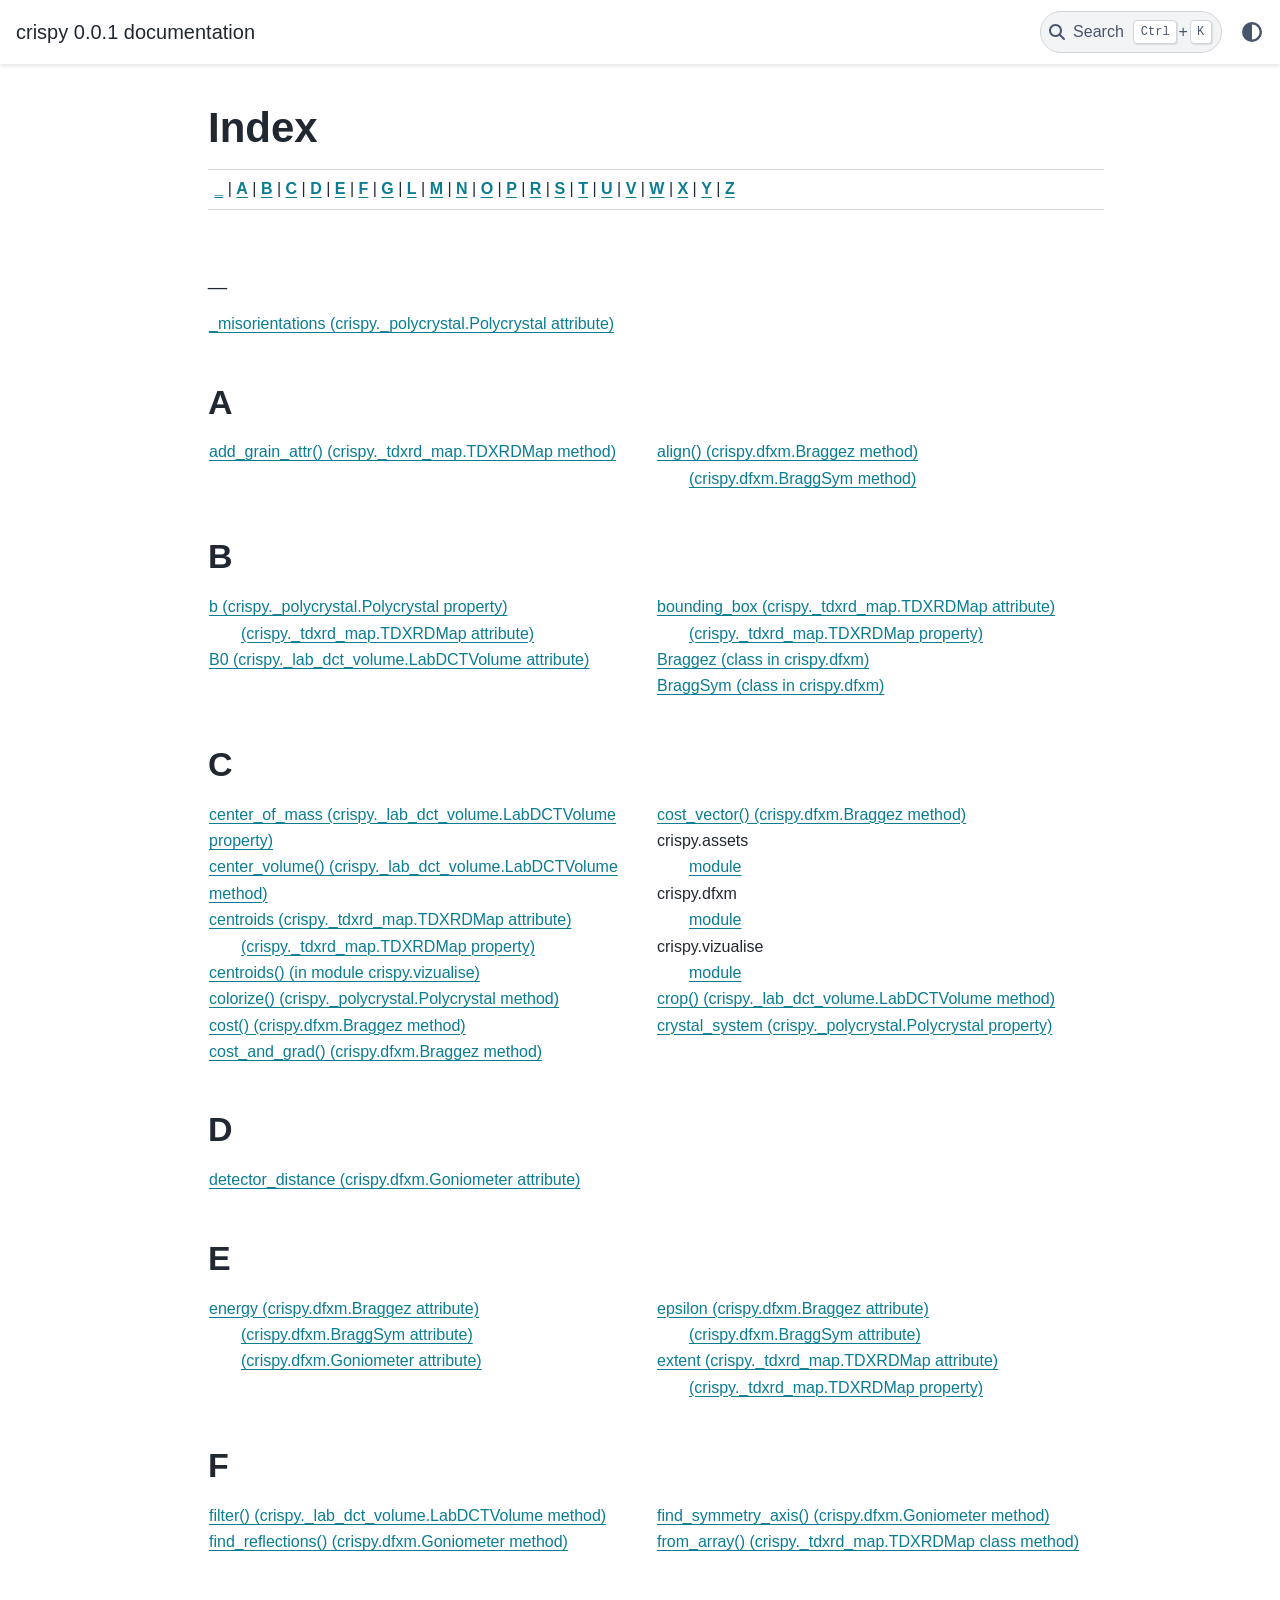
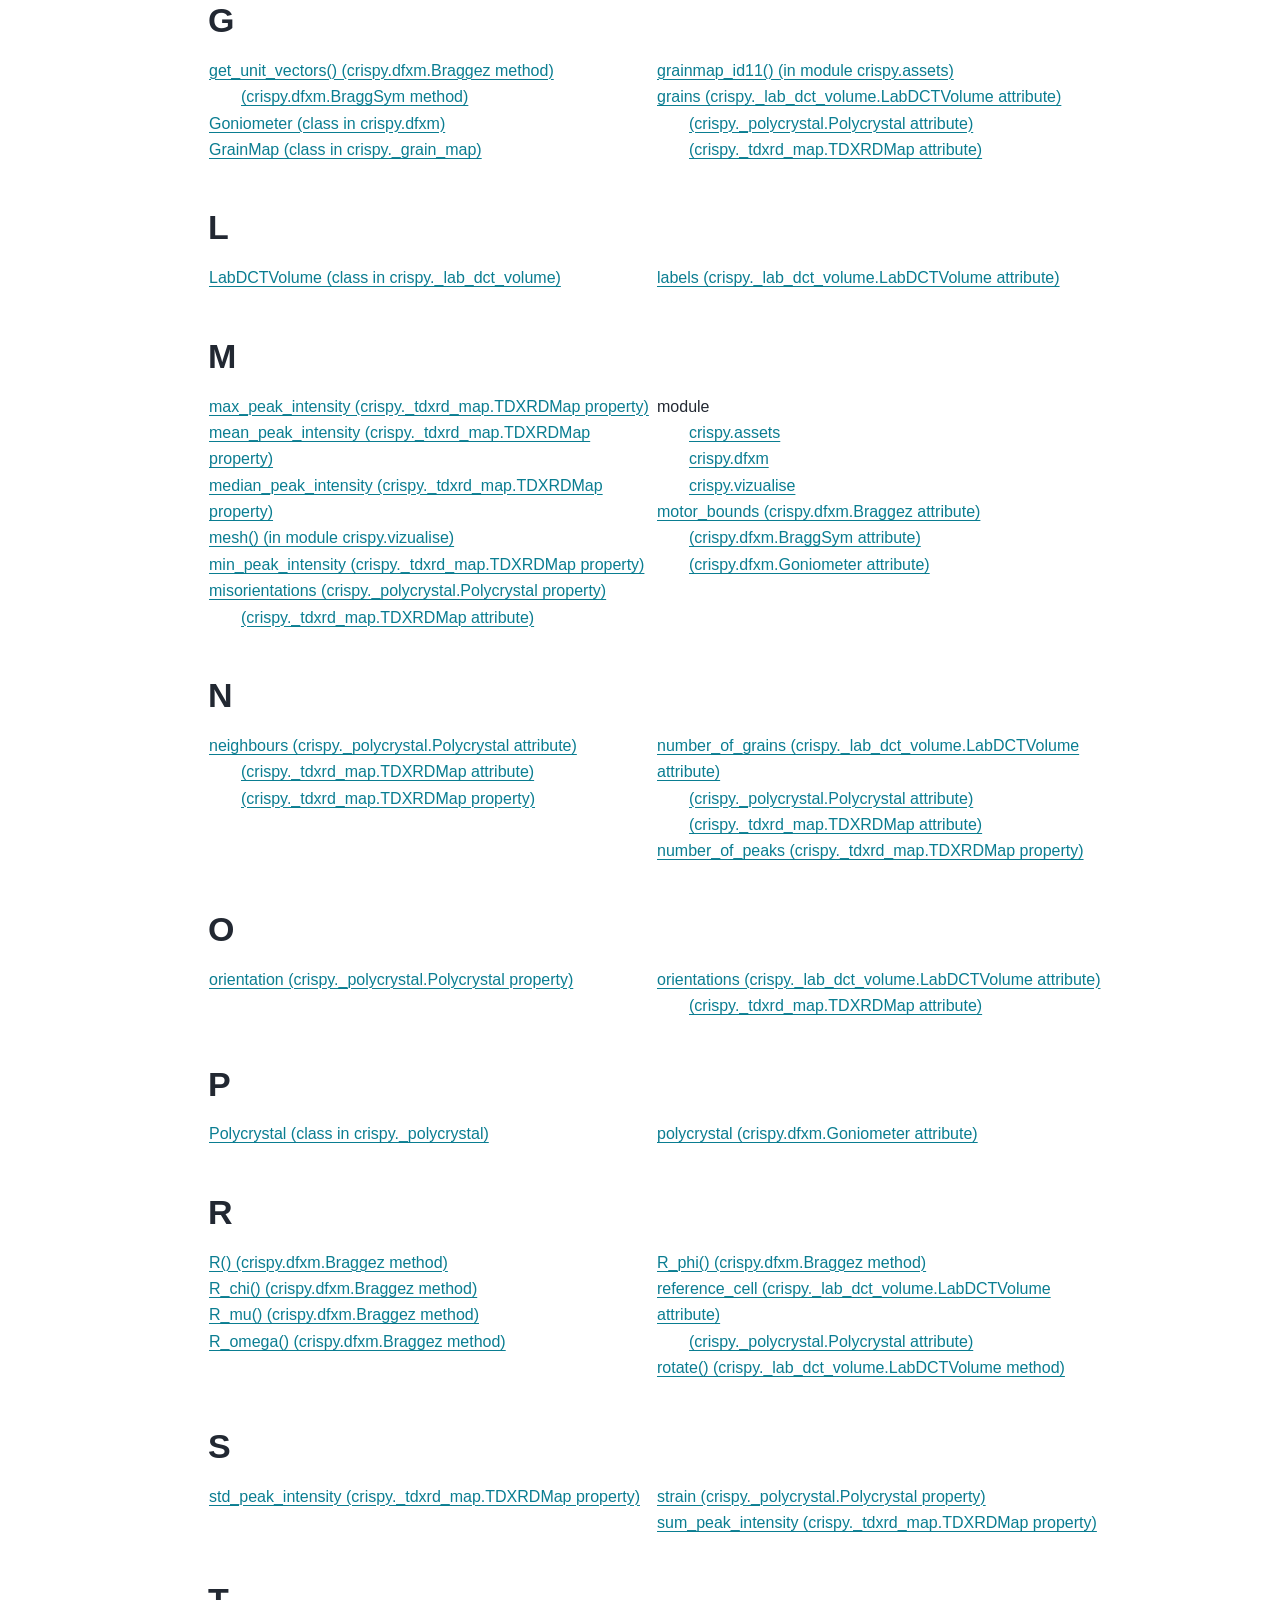
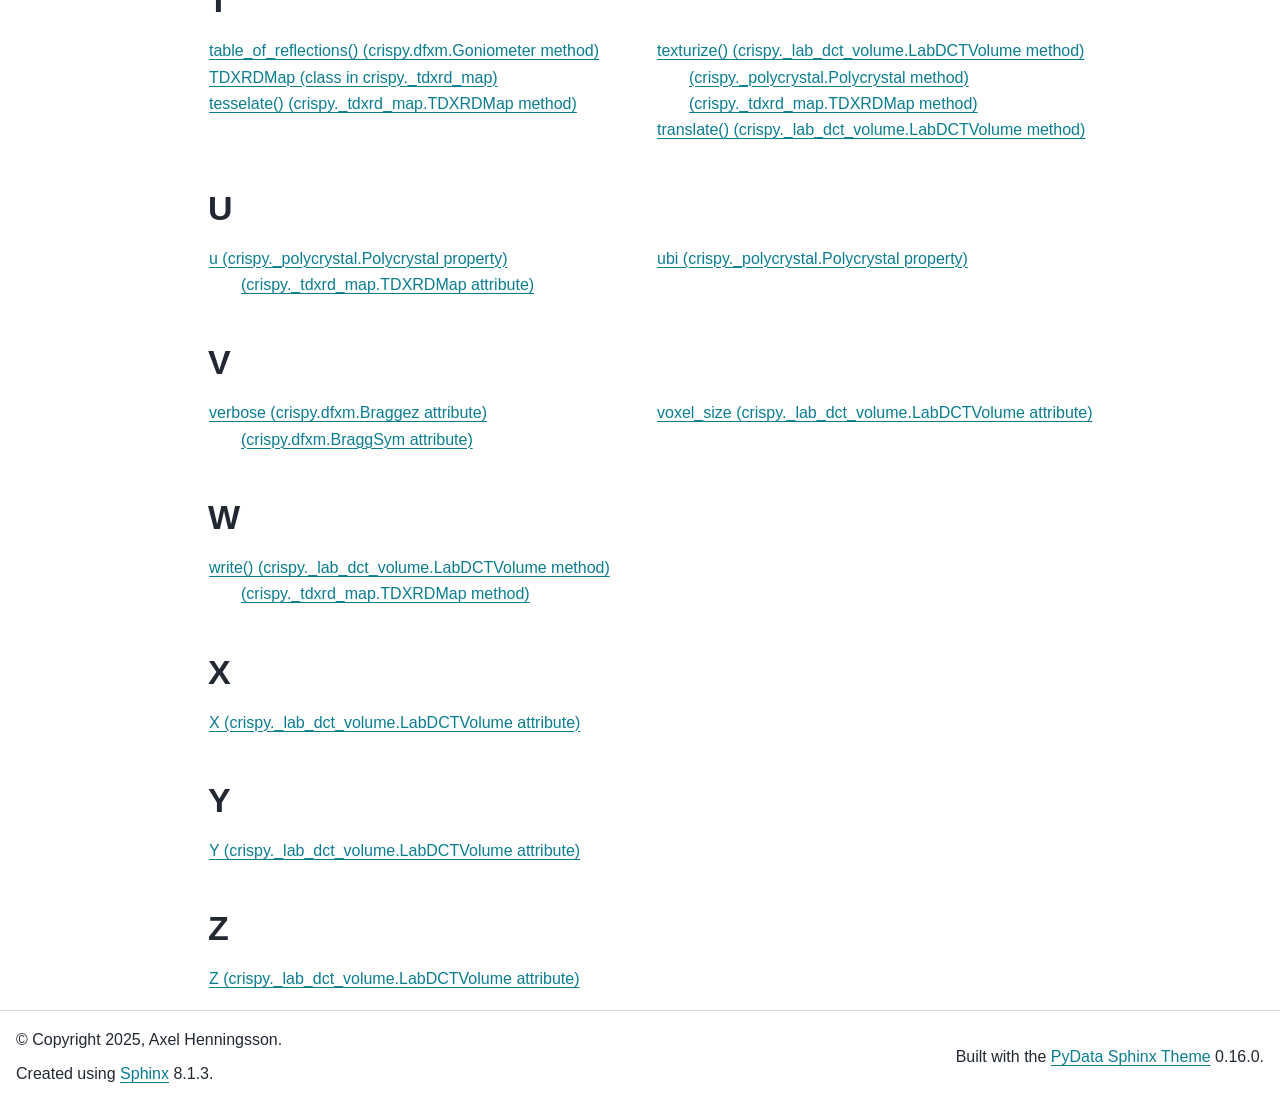
==== commit 8274a280: "Refactoring modules" ====
--- a/docs/genindex.html
+++ b/docs/genindex.html
@@ -260,9 +260,11 @@
  | <a href="#O"><strong>O</strong></a>
  | <a href="#P"><strong>P</strong></a>
  | <a href="#R"><strong>R</strong></a>
+ | <a href="#S"><strong>S</strong></a>
  | <a href="#T"><strong>T</strong></a>
  | <a href="#U"><strong>U</strong></a>
  | <a href="#V"><strong>V</strong></a>
+ | <a href="#W"><strong>W</strong></a>
  | <a href="#X"><strong>X</strong></a>
  | <a href="#Y"><strong>Y</strong></a>
  | <a href="#Z"><strong>Z</strong></a>
@@ -271,207 +273,7 @@
 <h2 id="_">_</h2>
 <table style="width: 100%" class="indextable genindextable"><tr>
   <td style="width: 33%; vertical-align: top;"><ul>
-      <li><a href="index.html#crispy._grain_map.GrainMap.__delattr__">__delattr__() (in module crispy._grain_map.GrainMap)</a>
-
-      <ul>
-        <li><a href="index.html#crispy._lab_dct_volume.LabDCTVolume.__delattr__">(in module crispy._lab_dct_volume.LabDCTVolume)</a>
-</li>
-        <li><a href="index.html#crispy._polycrystal.Polycrystal.__delattr__">(in module crispy._polycrystal.Polycrystal)</a>
-</li>
-        <li><a href="index.html#crispy._tdxrd_map.TDXRDMap.__delattr__">(in module crispy._tdxrd_map.TDXRDMap)</a>
-</li>
-      </ul></li>
-      <li><a href="index.html#crispy._grain_map.GrainMap.__dir__">__dir__() (in module crispy._grain_map.GrainMap)</a>
-
-      <ul>
-        <li><a href="index.html#crispy._lab_dct_volume.LabDCTVolume.__dir__">(in module crispy._lab_dct_volume.LabDCTVolume)</a>
-</li>
-        <li><a href="index.html#crispy._polycrystal.Polycrystal.__dir__">(in module crispy._polycrystal.Polycrystal)</a>
-</li>
-        <li><a href="index.html#crispy._tdxrd_map.TDXRDMap.__dir__">(in module crispy._tdxrd_map.TDXRDMap)</a>
-</li>
-      </ul></li>
-      <li><a href="index.html#crispy._grain_map.GrainMap.__eq__">__eq__() (in module crispy._grain_map.GrainMap)</a>
-
-      <ul>
-        <li><a href="index.html#crispy._lab_dct_volume.LabDCTVolume.__eq__">(in module crispy._lab_dct_volume.LabDCTVolume)</a>
-</li>
-        <li><a href="index.html#crispy._polycrystal.Polycrystal.__eq__">(in module crispy._polycrystal.Polycrystal)</a>
-</li>
-        <li><a href="index.html#crispy._tdxrd_map.TDXRDMap.__eq__">(in module crispy._tdxrd_map.TDXRDMap)</a>
-</li>
-      </ul></li>
-      <li><a href="index.html#crispy._grain_map.GrainMap.__format__">__format__() (in module crispy._grain_map.GrainMap)</a>
-
-      <ul>
-        <li><a href="index.html#crispy._lab_dct_volume.LabDCTVolume.__format__">(in module crispy._lab_dct_volume.LabDCTVolume)</a>
-</li>
-        <li><a href="index.html#crispy._polycrystal.Polycrystal.__format__">(in module crispy._polycrystal.Polycrystal)</a>
-</li>
-        <li><a href="index.html#crispy._tdxrd_map.TDXRDMap.__format__">(in module crispy._tdxrd_map.TDXRDMap)</a>
-</li>
-      </ul></li>
-      <li><a href="index.html#crispy._grain_map.GrainMap.__ge__">__ge__() (in module crispy._grain_map.GrainMap)</a>
-
-      <ul>
-        <li><a href="index.html#crispy._lab_dct_volume.LabDCTVolume.__ge__">(in module crispy._lab_dct_volume.LabDCTVolume)</a>
-</li>
-        <li><a href="index.html#crispy._polycrystal.Polycrystal.__ge__">(in module crispy._polycrystal.Polycrystal)</a>
-</li>
-        <li><a href="index.html#crispy._tdxrd_map.TDXRDMap.__ge__">(in module crispy._tdxrd_map.TDXRDMap)</a>
-</li>
-      </ul></li>
-      <li><a href="index.html#crispy._grain_map.GrainMap.__getattribute__">__getattribute__() (in module crispy._grain_map.GrainMap)</a>
-
-      <ul>
-        <li><a href="index.html#crispy._lab_dct_volume.LabDCTVolume.__getattribute__">(in module crispy._lab_dct_volume.LabDCTVolume)</a>
-</li>
-        <li><a href="index.html#crispy._polycrystal.Polycrystal.__getattribute__">(in module crispy._polycrystal.Polycrystal)</a>
-</li>
-        <li><a href="index.html#crispy._tdxrd_map.TDXRDMap.__getattribute__">(in module crispy._tdxrd_map.TDXRDMap)</a>
-</li>
-      </ul></li>
-      <li><a href="index.html#crispy._grain_map.GrainMap.__gt__">__gt__() (in module crispy._grain_map.GrainMap)</a>
-
-      <ul>
-        <li><a href="index.html#crispy._lab_dct_volume.LabDCTVolume.__gt__">(in module crispy._lab_dct_volume.LabDCTVolume)</a>
-</li>
-        <li><a href="index.html#crispy._polycrystal.Polycrystal.__gt__">(in module crispy._polycrystal.Polycrystal)</a>
-</li>
-        <li><a href="index.html#crispy._tdxrd_map.TDXRDMap.__gt__">(in module crispy._tdxrd_map.TDXRDMap)</a>
-</li>
-      </ul></li>
-      <li><a href="index.html#crispy._grain_map.GrainMap.__hash__">__hash__() (in module crispy._grain_map.GrainMap)</a>
-
-      <ul>
-        <li><a href="index.html#crispy._lab_dct_volume.LabDCTVolume.__hash__">(in module crispy._lab_dct_volume.LabDCTVolume)</a>
-</li>
-        <li><a href="index.html#crispy._polycrystal.Polycrystal.__hash__">(in module crispy._polycrystal.Polycrystal)</a>
-</li>
-        <li><a href="index.html#crispy._tdxrd_map.TDXRDMap.__hash__">(in module crispy._tdxrd_map.TDXRDMap)</a>
-</li>
-      </ul></li>
-      <li><a href="index.html#crispy._grain_map.GrainMap.__init_subclass__">__init_subclass__() (in module crispy._grain_map.GrainMap)</a>
-
-      <ul>
-        <li><a href="index.html#crispy._lab_dct_volume.LabDCTVolume.__init_subclass__">(in module crispy._lab_dct_volume.LabDCTVolume)</a>
-</li>
-        <li><a href="index.html#crispy._polycrystal.Polycrystal.__init_subclass__">(in module crispy._polycrystal.Polycrystal)</a>
-</li>
-        <li><a href="index.html#crispy._tdxrd_map.TDXRDMap.__init_subclass__">(in module crispy._tdxrd_map.TDXRDMap)</a>
-</li>
-      </ul></li>
-      <li><a href="index.html#crispy._grain_map.GrainMap.__le__">__le__() (in module crispy._grain_map.GrainMap)</a>
-
-      <ul>
-        <li><a href="index.html#crispy._lab_dct_volume.LabDCTVolume.__le__">(in module crispy._lab_dct_volume.LabDCTVolume)</a>
-</li>
-        <li><a href="index.html#crispy._polycrystal.Polycrystal.__le__">(in module crispy._polycrystal.Polycrystal)</a>
-</li>
-        <li><a href="index.html#crispy._tdxrd_map.TDXRDMap.__le__">(in module crispy._tdxrd_map.TDXRDMap)</a>
-</li>
-      </ul></li>
-  </ul></td>
-  <td style="width: 33%; vertical-align: top;"><ul>
-      <li><a href="index.html#crispy._grain_map.GrainMap.__lt__">__lt__() (in module crispy._grain_map.GrainMap)</a>
-
-      <ul>
-        <li><a href="index.html#crispy._lab_dct_volume.LabDCTVolume.__lt__">(in module crispy._lab_dct_volume.LabDCTVolume)</a>
-</li>
-        <li><a href="index.html#crispy._polycrystal.Polycrystal.__lt__">(in module crispy._polycrystal.Polycrystal)</a>
-</li>
-        <li><a href="index.html#crispy._tdxrd_map.TDXRDMap.__lt__">(in module crispy._tdxrd_map.TDXRDMap)</a>
-</li>
-      </ul></li>
-      <li><a href="index.html#crispy._grain_map.GrainMap.__ne__">__ne__() (in module crispy._grain_map.GrainMap)</a>
-
-      <ul>
-        <li><a href="index.html#crispy._lab_dct_volume.LabDCTVolume.__ne__">(in module crispy._lab_dct_volume.LabDCTVolume)</a>
-</li>
-        <li><a href="index.html#crispy._polycrystal.Polycrystal.__ne__">(in module crispy._polycrystal.Polycrystal)</a>
-</li>
-        <li><a href="index.html#crispy._tdxrd_map.TDXRDMap.__ne__">(in module crispy._tdxrd_map.TDXRDMap)</a>
-</li>
-      </ul></li>
-      <li><a href="index.html#crispy._lab_dct_volume.LabDCTVolume.__new__">__new__() (in module crispy._lab_dct_volume.LabDCTVolume)</a>
-
-      <ul>
-        <li><a href="index.html#crispy._polycrystal.Polycrystal.__new__">(in module crispy._polycrystal.Polycrystal)</a>
-</li>
-        <li><a href="index.html#crispy._tdxrd_map.TDXRDMap.__new__">(in module crispy._tdxrd_map.TDXRDMap)</a>
-</li>
-      </ul></li>
-      <li><a href="index.html#crispy._grain_map.GrainMap.__reduce__">__reduce__() (in module crispy._grain_map.GrainMap)</a>
-
-      <ul>
-        <li><a href="index.html#crispy._lab_dct_volume.LabDCTVolume.__reduce__">(in module crispy._lab_dct_volume.LabDCTVolume)</a>
-</li>
-        <li><a href="index.html#crispy._polycrystal.Polycrystal.__reduce__">(in module crispy._polycrystal.Polycrystal)</a>
-</li>
-        <li><a href="index.html#crispy._tdxrd_map.TDXRDMap.__reduce__">(in module crispy._tdxrd_map.TDXRDMap)</a>
-</li>
-      </ul></li>
-      <li><a href="index.html#crispy._grain_map.GrainMap.__reduce_ex__">__reduce_ex__() (in module crispy._grain_map.GrainMap)</a>
-
-      <ul>
-        <li><a href="index.html#crispy._lab_dct_volume.LabDCTVolume.__reduce_ex__">(in module crispy._lab_dct_volume.LabDCTVolume)</a>
-</li>
-        <li><a href="index.html#crispy._polycrystal.Polycrystal.__reduce_ex__">(in module crispy._polycrystal.Polycrystal)</a>
-</li>
-        <li><a href="index.html#crispy._tdxrd_map.TDXRDMap.__reduce_ex__">(in module crispy._tdxrd_map.TDXRDMap)</a>
-</li>
-      </ul></li>
-      <li><a href="index.html#crispy._grain_map.GrainMap.__repr__">__repr__() (in module crispy._grain_map.GrainMap)</a>
-
-      <ul>
-        <li><a href="index.html#crispy._lab_dct_volume.LabDCTVolume.__repr__">(in module crispy._lab_dct_volume.LabDCTVolume)</a>
-</li>
-        <li><a href="index.html#crispy._polycrystal.Polycrystal.__repr__">(in module crispy._polycrystal.Polycrystal)</a>
-</li>
-        <li><a href="index.html#crispy._tdxrd_map.TDXRDMap.__repr__">(in module crispy._tdxrd_map.TDXRDMap)</a>
-</li>
-      </ul></li>
-      <li><a href="index.html#crispy._grain_map.GrainMap.__setattr__">__setattr__() (in module crispy._grain_map.GrainMap)</a>
-
-      <ul>
-        <li><a href="index.html#crispy._lab_dct_volume.LabDCTVolume.__setattr__">(in module crispy._lab_dct_volume.LabDCTVolume)</a>
-</li>
-        <li><a href="index.html#crispy._polycrystal.Polycrystal.__setattr__">(in module crispy._polycrystal.Polycrystal)</a>
-</li>
-        <li><a href="index.html#crispy._tdxrd_map.TDXRDMap.__setattr__">(in module crispy._tdxrd_map.TDXRDMap)</a>
-</li>
-      </ul></li>
-      <li><a href="index.html#crispy._grain_map.GrainMap.__sizeof__">__sizeof__() (in module crispy._grain_map.GrainMap)</a>
-
-      <ul>
-        <li><a href="index.html#crispy._lab_dct_volume.LabDCTVolume.__sizeof__">(in module crispy._lab_dct_volume.LabDCTVolume)</a>
-</li>
-        <li><a href="index.html#crispy._polycrystal.Polycrystal.__sizeof__">(in module crispy._polycrystal.Polycrystal)</a>
-</li>
-        <li><a href="index.html#crispy._tdxrd_map.TDXRDMap.__sizeof__">(in module crispy._tdxrd_map.TDXRDMap)</a>
-</li>
-      </ul></li>
-      <li><a href="index.html#crispy._grain_map.GrainMap.__str__">__str__() (in module crispy._grain_map.GrainMap)</a>
-
-      <ul>
-        <li><a href="index.html#crispy._lab_dct_volume.LabDCTVolume.__str__">(in module crispy._lab_dct_volume.LabDCTVolume)</a>
-</li>
-        <li><a href="index.html#crispy._polycrystal.Polycrystal.__str__">(in module crispy._polycrystal.Polycrystal)</a>
-</li>
-        <li><a href="index.html#crispy._tdxrd_map.TDXRDMap.__str__">(in module crispy._tdxrd_map.TDXRDMap)</a>
-</li>
-      </ul></li>
-      <li><a href="index.html#crispy._grain_map.GrainMap.__subclasshook__">__subclasshook__() (in module crispy._grain_map.GrainMap)</a>
-
-      <ul>
-        <li><a href="index.html#crispy._lab_dct_volume.LabDCTVolume.__subclasshook__">(in module crispy._lab_dct_volume.LabDCTVolume)</a>
-</li>
-        <li><a href="index.html#crispy._polycrystal.Polycrystal.__subclasshook__">(in module crispy._polycrystal.Polycrystal)</a>
-</li>
-        <li><a href="index.html#crispy._tdxrd_map.TDXRDMap.__subclasshook__">(in module crispy._tdxrd_map.TDXRDMap)</a>
-</li>
-      </ul></li>
-      <li><a href="index.html#crispy._polycrystal.Polycrystal._misorientations">_misorientations (in module crispy._polycrystal.Polycrystal)</a>
+      <li><a href="index.html#crispy._polycrystal.Polycrystal._misorientations">_misorientations (crispy._polycrystal.Polycrystal attribute)</a>
 </li>
   </ul></td>
 </tr></table>
@@ -479,6 +281,10 @@
 <h2 id="A">A</h2>
 <table style="width: 100%" class="indextable genindextable"><tr>
   <td style="width: 33%; vertical-align: top;"><ul>
+      <li><a href="index.html#crispy._tdxrd_map.TDXRDMap.add_grain_attr">add_grain_attr() (crispy._tdxrd_map.TDXRDMap method)</a>
+</li>
+  </ul></td>
+  <td style="width: 33%; vertical-align: top;"><ul>
       <li><a href="index.html#crispy.dfxm.Braggez.align">align() (crispy.dfxm.Braggez method)</a>
 
       <ul>
@@ -491,14 +297,22 @@
 <h2 id="B">B</h2>
 <table style="width: 100%" class="indextable genindextable"><tr>
   <td style="width: 33%; vertical-align: top;"><ul>
-      <li><a href="index.html#crispy._tdxrd_map.TDXRDMap.b">b (in module crispy._tdxrd_map.TDXRDMap)</a>
-</li>
-      <li><a href="index.html#crispy._lab_dct_volume.LabDCTVolume.B0">B0 (in module crispy._lab_dct_volume.LabDCTVolume)</a>
-</li>
-  </ul></td>
-  <td style="width: 33%; vertical-align: top;"><ul>
-      <li><a href="index.html#crispy._tdxrd_map.TDXRDMap.bounding_box">bounding_box (in module crispy._tdxrd_map.TDXRDMap)</a>
-</li>
+      <li><a href="index.html#crispy._polycrystal.Polycrystal.b">b (crispy._polycrystal.Polycrystal property)</a>
+
+      <ul>
+        <li><a href="index.html#crispy._tdxrd_map.TDXRDMap.b">(crispy._tdxrd_map.TDXRDMap attribute)</a>
+</li>
+      </ul></li>
+      <li><a href="index.html#crispy._lab_dct_volume.LabDCTVolume.B0">B0 (crispy._lab_dct_volume.LabDCTVolume attribute)</a>
+</li>
+  </ul></td>
+  <td style="width: 33%; vertical-align: top;"><ul>
+      <li><a href="index.html#crispy._tdxrd_map.TDXRDMap.bounding_box">bounding_box (crispy._tdxrd_map.TDXRDMap attribute)</a>
+
+      <ul>
+        <li><a href="index.html#id1">(crispy._tdxrd_map.TDXRDMap property)</a>
+</li>
+      </ul></li>
       <li><a href="index.html#crispy.dfxm.Braggez">Braggez (class in crispy.dfxm)</a>
 </li>
       <li><a href="index.html#crispy.dfxm.BraggSym">BraggSym (class in crispy.dfxm)</a>
@@ -509,46 +323,28 @@
 <h2 id="C">C</h2>
 <table style="width: 100%" class="indextable genindextable"><tr>
   <td style="width: 33%; vertical-align: top;"><ul>
-      <li><a href="index.html#crispy._tdxrd_map.TDXRDMap.centroids">centroids (in module crispy._tdxrd_map.TDXRDMap)</a>
-</li>
+      <li><a href="index.html#crispy._lab_dct_volume.LabDCTVolume.center_of_mass">center_of_mass (crispy._lab_dct_volume.LabDCTVolume property)</a>
+</li>
+      <li><a href="index.html#crispy._lab_dct_volume.LabDCTVolume.center_volume">center_volume() (crispy._lab_dct_volume.LabDCTVolume method)</a>
+</li>
+      <li><a href="index.html#crispy._tdxrd_map.TDXRDMap.centroids">centroids (crispy._tdxrd_map.TDXRDMap attribute)</a>
+
+      <ul>
+        <li><a href="index.html#id3">(crispy._tdxrd_map.TDXRDMap property)</a>
+</li>
+      </ul></li>
       <li><a href="index.html#crispy.vizualise.centroids">centroids() (in module crispy.vizualise)</a>
 </li>
+      <li><a href="index.html#crispy._polycrystal.Polycrystal.colorize">colorize() (crispy._polycrystal.Polycrystal method)</a>
+</li>
       <li><a href="index.html#crispy.dfxm.Braggez.cost">cost() (crispy.dfxm.Braggez method)</a>
 </li>
       <li><a href="index.html#crispy.dfxm.Braggez.cost_and_grad">cost_and_grad() (crispy.dfxm.Braggez method)</a>
 </li>
+  </ul></td>
+  <td style="width: 33%; vertical-align: top;"><ul>
       <li><a href="index.html#crispy.dfxm.Braggez.cost_vector">cost_vector() (crispy.dfxm.Braggez method)</a>
 </li>
-      <li>
-    crispy._grain_map.GrainMap
-
-      <ul>
-        <li><a href="index.html#module-crispy._grain_map.GrainMap">module</a>
-</li>
-      </ul></li>
-      <li>
-    crispy._lab_dct_volume.LabDCTVolume
-
-      <ul>
-        <li><a href="index.html#module-crispy._lab_dct_volume.LabDCTVolume">module</a>
-</li>
-      </ul></li>
-  </ul></td>
-  <td style="width: 33%; vertical-align: top;"><ul>
-      <li>
-    crispy._polycrystal.Polycrystal
-
-      <ul>
-        <li><a href="index.html#module-crispy._polycrystal.Polycrystal">module</a>
-</li>
-      </ul></li>
-      <li>
-    crispy._tdxrd_map.TDXRDMap
-
-      <ul>
-        <li><a href="index.html#module-crispy._tdxrd_map.TDXRDMap">module</a>
-</li>
-      </ul></li>
       <li>
     crispy.assets
 
@@ -570,6 +366,10 @@
         <li><a href="index.html#module-crispy.vizualise">module</a>
 </li>
       </ul></li>
+      <li><a href="index.html#crispy._lab_dct_volume.LabDCTVolume.crop">crop() (crispy._lab_dct_volume.LabDCTVolume method)</a>
+</li>
+      <li><a href="index.html#crispy._polycrystal.Polycrystal.crystal_system">crystal_system (crispy._polycrystal.Polycrystal property)</a>
+</li>
   </ul></td>
 </tr></table>
 
@@ -600,20 +400,28 @@
         <li><a href="index.html#crispy.dfxm.BraggSym.epsilon">(crispy.dfxm.BraggSym attribute)</a>
 </li>
       </ul></li>
-      <li><a href="index.html#crispy._tdxrd_map.TDXRDMap.extent">extent (in module crispy._tdxrd_map.TDXRDMap)</a>
-</li>
+      <li><a href="index.html#crispy._tdxrd_map.TDXRDMap.extent">extent (crispy._tdxrd_map.TDXRDMap attribute)</a>
+
+      <ul>
+        <li><a href="index.html#id2">(crispy._tdxrd_map.TDXRDMap property)</a>
+</li>
+      </ul></li>
   </ul></td>
 </tr></table>
 
 <h2 id="F">F</h2>
 <table style="width: 100%" class="indextable genindextable"><tr>
   <td style="width: 33%; vertical-align: top;"><ul>
+      <li><a href="index.html#crispy._lab_dct_volume.LabDCTVolume.filter">filter() (crispy._lab_dct_volume.LabDCTVolume method)</a>
+</li>
       <li><a href="index.html#crispy.dfxm.Goniometer.find_reflections">find_reflections() (crispy.dfxm.Goniometer method)</a>
 </li>
   </ul></td>
   <td style="width: 33%; vertical-align: top;"><ul>
       <li><a href="index.html#crispy.dfxm.Goniometer.find_symmetry_axis">find_symmetry_axis() (crispy.dfxm.Goniometer method)</a>
 </li>
+      <li><a href="index.html#crispy._tdxrd_map.TDXRDMap.from_array">from_array() (crispy._tdxrd_map.TDXRDMap class method)</a>
+</li>
   </ul></td>
 </tr></table>
 
@@ -628,16 +436,18 @@
       </ul></li>
       <li><a href="index.html#crispy.dfxm.Goniometer">Goniometer (class in crispy.dfxm)</a>
 </li>
+      <li><a href="index.html#crispy._grain_map.GrainMap">GrainMap (class in crispy._grain_map)</a>
+</li>
   </ul></td>
   <td style="width: 33%; vertical-align: top;"><ul>
       <li><a href="index.html#crispy.assets.grainmap_id11">grainmap_id11() (in module crispy.assets)</a>
 </li>
-      <li><a href="index.html#crispy._lab_dct_volume.LabDCTVolume.grains">grains (in module crispy._lab_dct_volume.LabDCTVolume)</a>
-
-      <ul>
-        <li><a href="index.html#crispy._polycrystal.Polycrystal.grains">(in module crispy._polycrystal.Polycrystal)</a>
-</li>
-        <li><a href="index.html#crispy._tdxrd_map.TDXRDMap.grains">(in module crispy._tdxrd_map.TDXRDMap)</a>
+      <li><a href="index.html#crispy._lab_dct_volume.LabDCTVolume.grains">grains (crispy._lab_dct_volume.LabDCTVolume attribute)</a>
+
+      <ul>
+        <li><a href="index.html#crispy._polycrystal.Polycrystal.grains">(crispy._polycrystal.Polycrystal attribute)</a>
+</li>
+        <li><a href="index.html#crispy._tdxrd_map.TDXRDMap.grains">(crispy._tdxrd_map.TDXRDMap attribute)</a>
 </li>
       </ul></li>
   </ul></td>
@@ -646,7 +456,11 @@
 <h2 id="L">L</h2>
 <table style="width: 100%" class="indextable genindextable"><tr>
   <td style="width: 33%; vertical-align: top;"><ul>
-      <li><a href="index.html#crispy._lab_dct_volume.LabDCTVolume.labels">labels (in module crispy._lab_dct_volume.LabDCTVolume)</a>
+      <li><a href="index.html#crispy._lab_dct_volume.LabDCTVolume">LabDCTVolume (class in crispy._lab_dct_volume)</a>
+</li>
+  </ul></td>
+  <td style="width: 33%; vertical-align: top;"><ul>
+      <li><a href="index.html#crispy._lab_dct_volume.LabDCTVolume.labels">labels (crispy._lab_dct_volume.LabDCTVolume attribute)</a>
 </li>
   </ul></td>
 </tr></table>
@@ -654,22 +468,28 @@
 <h2 id="M">M</h2>
 <table style="width: 100%" class="indextable genindextable"><tr>
   <td style="width: 33%; vertical-align: top;"><ul>
+      <li><a href="index.html#crispy._tdxrd_map.TDXRDMap.max_peak_intensity">max_peak_intensity (crispy._tdxrd_map.TDXRDMap property)</a>
+</li>
+      <li><a href="index.html#crispy._tdxrd_map.TDXRDMap.mean_peak_intensity">mean_peak_intensity (crispy._tdxrd_map.TDXRDMap property)</a>
+</li>
+      <li><a href="index.html#crispy._tdxrd_map.TDXRDMap.median_peak_intensity">median_peak_intensity (crispy._tdxrd_map.TDXRDMap property)</a>
+</li>
       <li><a href="index.html#crispy.vizualise.mesh">mesh() (in module crispy.vizualise)</a>
 </li>
-      <li><a href="index.html#crispy._tdxrd_map.TDXRDMap.misorientations">misorientations (in module crispy._tdxrd_map.TDXRDMap)</a>
-</li>
+      <li><a href="index.html#crispy._tdxrd_map.TDXRDMap.min_peak_intensity">min_peak_intensity (crispy._tdxrd_map.TDXRDMap property)</a>
+</li>
+      <li><a href="index.html#crispy._polycrystal.Polycrystal.misorientations">misorientations (crispy._polycrystal.Polycrystal property)</a>
+
+      <ul>
+        <li><a href="index.html#crispy._tdxrd_map.TDXRDMap.misorientations">(crispy._tdxrd_map.TDXRDMap attribute)</a>
+</li>
+      </ul></li>
+  </ul></td>
+  <td style="width: 33%; vertical-align: top;"><ul>
       <li>
     module
 
       <ul>
-        <li><a href="index.html#module-crispy._grain_map.GrainMap">crispy._grain_map.GrainMap</a>
-</li>
-        <li><a href="index.html#module-crispy._lab_dct_volume.LabDCTVolume">crispy._lab_dct_volume.LabDCTVolume</a>
-</li>
-        <li><a href="index.html#module-crispy._polycrystal.Polycrystal">crispy._polycrystal.Polycrystal</a>
-</li>
-        <li><a href="index.html#module-crispy._tdxrd_map.TDXRDMap">crispy._tdxrd_map.TDXRDMap</a>
-</li>
         <li><a href="index.html#module-crispy.assets">crispy.assets</a>
 </li>
         <li><a href="index.html#module-crispy.dfxm">crispy.dfxm</a>
@@ -677,8 +497,6 @@
         <li><a href="index.html#module-crispy.vizualise">crispy.vizualise</a>
 </li>
       </ul></li>
-  </ul></td>
-  <td style="width: 33%; vertical-align: top;"><ul>
       <li><a href="index.html#crispy.dfxm.Braggez.motor_bounds">motor_bounds (crispy.dfxm.Braggez attribute)</a>
 
       <ul>
@@ -693,32 +511,40 @@
 <h2 id="N">N</h2>
 <table style="width: 100%" class="indextable genindextable"><tr>
   <td style="width: 33%; vertical-align: top;"><ul>
-      <li><a href="index.html#crispy._polycrystal.Polycrystal.neighbours">neighbours (in module crispy._polycrystal.Polycrystal)</a>
-
-      <ul>
-        <li><a href="index.html#crispy._tdxrd_map.TDXRDMap.neighbours">(in module crispy._tdxrd_map.TDXRDMap)</a>
-</li>
-      </ul></li>
-  </ul></td>
-  <td style="width: 33%; vertical-align: top;"><ul>
-      <li><a href="index.html#crispy._lab_dct_volume.LabDCTVolume.number_of_grains">number_of_grains (in module crispy._lab_dct_volume.LabDCTVolume)</a>
-
-      <ul>
-        <li><a href="index.html#crispy._polycrystal.Polycrystal.number_of_grains">(in module crispy._polycrystal.Polycrystal)</a>
-</li>
-        <li><a href="index.html#crispy._tdxrd_map.TDXRDMap.number_of_grains">(in module crispy._tdxrd_map.TDXRDMap)</a>
-</li>
-      </ul></li>
+      <li><a href="index.html#crispy._polycrystal.Polycrystal.neighbours">neighbours (crispy._polycrystal.Polycrystal attribute)</a>
+
+      <ul>
+        <li><a href="index.html#crispy._tdxrd_map.TDXRDMap.neighbours">(crispy._tdxrd_map.TDXRDMap attribute)</a>
+</li>
+        <li><a href="index.html#id0">(crispy._tdxrd_map.TDXRDMap property)</a>
+</li>
+      </ul></li>
+  </ul></td>
+  <td style="width: 33%; vertical-align: top;"><ul>
+      <li><a href="index.html#crispy._lab_dct_volume.LabDCTVolume.number_of_grains">number_of_grains (crispy._lab_dct_volume.LabDCTVolume attribute)</a>
+
+      <ul>
+        <li><a href="index.html#crispy._polycrystal.Polycrystal.number_of_grains">(crispy._polycrystal.Polycrystal attribute)</a>
+</li>
+        <li><a href="index.html#crispy._tdxrd_map.TDXRDMap.number_of_grains">(crispy._tdxrd_map.TDXRDMap attribute)</a>
+</li>
+      </ul></li>
+      <li><a href="index.html#crispy._tdxrd_map.TDXRDMap.number_of_peaks">number_of_peaks (crispy._tdxrd_map.TDXRDMap property)</a>
+</li>
   </ul></td>
 </tr></table>
 
 <h2 id="O">O</h2>
 <table style="width: 100%" class="indextable genindextable"><tr>
   <td style="width: 33%; vertical-align: top;"><ul>
-      <li><a href="index.html#crispy._lab_dct_volume.LabDCTVolume.orientations">orientations (in module crispy._lab_dct_volume.LabDCTVolume)</a>
-
-      <ul>
-        <li><a href="index.html#crispy._tdxrd_map.TDXRDMap.orientations">(in module crispy._tdxrd_map.TDXRDMap)</a>
+      <li><a href="index.html#crispy._polycrystal.Polycrystal.orientation">orientation (crispy._polycrystal.Polycrystal property)</a>
+</li>
+  </ul></td>
+  <td style="width: 33%; vertical-align: top;"><ul>
+      <li><a href="index.html#crispy._lab_dct_volume.LabDCTVolume.orientations">orientations (crispy._lab_dct_volume.LabDCTVolume attribute)</a>
+
+      <ul>
+        <li><a href="index.html#crispy._tdxrd_map.TDXRDMap.orientations">(crispy._tdxrd_map.TDXRDMap attribute)</a>
 </li>
       </ul></li>
   </ul></td>
@@ -727,6 +553,10 @@
 <h2 id="P">P</h2>
 <table style="width: 100%" class="indextable genindextable"><tr>
   <td style="width: 33%; vertical-align: top;"><ul>
+      <li><a href="index.html#crispy._polycrystal.Polycrystal">Polycrystal (class in crispy._polycrystal)</a>
+</li>
+  </ul></td>
+  <td style="width: 33%; vertical-align: top;"><ul>
       <li><a href="index.html#crispy.dfxm.Goniometer.polycrystal">polycrystal (crispy.dfxm.Goniometer attribute)</a>
 </li>
   </ul></td>
@@ -741,18 +571,34 @@
 </li>
       <li><a href="index.html#crispy.dfxm.Braggez.R_mu">R_mu() (crispy.dfxm.Braggez method)</a>
 </li>
-  </ul></td>
-  <td style="width: 33%; vertical-align: top;"><ul>
       <li><a href="index.html#crispy.dfxm.Braggez.R_omega">R_omega() (crispy.dfxm.Braggez method)</a>
 </li>
+  </ul></td>
+  <td style="width: 33%; vertical-align: top;"><ul>
       <li><a href="index.html#crispy.dfxm.Braggez.R_phi">R_phi() (crispy.dfxm.Braggez method)</a>
 </li>
-      <li><a href="index.html#crispy._lab_dct_volume.LabDCTVolume.reference_cell">reference_cell (in module crispy._lab_dct_volume.LabDCTVolume)</a>
-
-      <ul>
-        <li><a href="index.html#crispy._polycrystal.Polycrystal.reference_cell">(in module crispy._polycrystal.Polycrystal)</a>
-</li>
-      </ul></li>
+      <li><a href="index.html#crispy._lab_dct_volume.LabDCTVolume.reference_cell">reference_cell (crispy._lab_dct_volume.LabDCTVolume attribute)</a>
+
+      <ul>
+        <li><a href="index.html#crispy._polycrystal.Polycrystal.reference_cell">(crispy._polycrystal.Polycrystal attribute)</a>
+</li>
+      </ul></li>
+      <li><a href="index.html#crispy._lab_dct_volume.LabDCTVolume.rotate">rotate() (crispy._lab_dct_volume.LabDCTVolume method)</a>
+</li>
+  </ul></td>
+</tr></table>
+
+<h2 id="S">S</h2>
+<table style="width: 100%" class="indextable genindextable"><tr>
+  <td style="width: 33%; vertical-align: top;"><ul>
+      <li><a href="index.html#crispy._tdxrd_map.TDXRDMap.std_peak_intensity">std_peak_intensity (crispy._tdxrd_map.TDXRDMap property)</a>
+</li>
+  </ul></td>
+  <td style="width: 33%; vertical-align: top;"><ul>
+      <li><a href="index.html#crispy._polycrystal.Polycrystal.strain">strain (crispy._polycrystal.Polycrystal property)</a>
+</li>
+      <li><a href="index.html#crispy._tdxrd_map.TDXRDMap.sum_peak_intensity">sum_peak_intensity (crispy._tdxrd_map.TDXRDMap property)</a>
+</li>
   </ul></td>
 </tr></table>
 
@@ -761,13 +607,37 @@
   <td style="width: 33%; vertical-align: top;"><ul>
       <li><a href="index.html#crispy.dfxm.Goniometer.table_of_reflections">table_of_reflections() (crispy.dfxm.Goniometer method)</a>
 </li>
+      <li><a href="index.html#crispy._tdxrd_map.TDXRDMap">TDXRDMap (class in crispy._tdxrd_map)</a>
+</li>
+      <li><a href="index.html#crispy._tdxrd_map.TDXRDMap.tesselate">tesselate() (crispy._tdxrd_map.TDXRDMap method)</a>
+</li>
+  </ul></td>
+  <td style="width: 33%; vertical-align: top;"><ul>
+      <li><a href="index.html#crispy._lab_dct_volume.LabDCTVolume.texturize">texturize() (crispy._lab_dct_volume.LabDCTVolume method)</a>
+
+      <ul>
+        <li><a href="index.html#crispy._polycrystal.Polycrystal.texturize">(crispy._polycrystal.Polycrystal method)</a>
+</li>
+        <li><a href="index.html#crispy._tdxrd_map.TDXRDMap.texturize">(crispy._tdxrd_map.TDXRDMap method)</a>
+</li>
+      </ul></li>
+      <li><a href="index.html#crispy._lab_dct_volume.LabDCTVolume.translate">translate() (crispy._lab_dct_volume.LabDCTVolume method)</a>
+</li>
   </ul></td>
 </tr></table>
 
 <h2 id="U">U</h2>
 <table style="width: 100%" class="indextable genindextable"><tr>
   <td style="width: 33%; vertical-align: top;"><ul>
-      <li><a href="index.html#crispy._tdxrd_map.TDXRDMap.u">u (in module crispy._tdxrd_map.TDXRDMap)</a>
+      <li><a href="index.html#crispy._polycrystal.Polycrystal.u">u (crispy._polycrystal.Polycrystal property)</a>
+
+      <ul>
+        <li><a href="index.html#crispy._tdxrd_map.TDXRDMap.u">(crispy._tdxrd_map.TDXRDMap attribute)</a>
+</li>
+      </ul></li>
+  </ul></td>
+  <td style="width: 33%; vertical-align: top;"><ul>
+      <li><a href="index.html#crispy._polycrystal.Polycrystal.ubi">ubi (crispy._polycrystal.Polycrystal property)</a>
 </li>
   </ul></td>
 </tr></table>
@@ -783,15 +653,27 @@
       </ul></li>
   </ul></td>
   <td style="width: 33%; vertical-align: top;"><ul>
-      <li><a href="index.html#crispy._lab_dct_volume.LabDCTVolume.voxel_size">voxel_size (in module crispy._lab_dct_volume.LabDCTVolume)</a>
-</li>
+      <li><a href="index.html#crispy._lab_dct_volume.LabDCTVolume.voxel_size">voxel_size (crispy._lab_dct_volume.LabDCTVolume attribute)</a>
+</li>
+  </ul></td>
+</tr></table>
+
+<h2 id="W">W</h2>
+<table style="width: 100%" class="indextable genindextable"><tr>
+  <td style="width: 33%; vertical-align: top;"><ul>
+      <li><a href="index.html#crispy._lab_dct_volume.LabDCTVolume.write">write() (crispy._lab_dct_volume.LabDCTVolume method)</a>
+
+      <ul>
+        <li><a href="index.html#crispy._tdxrd_map.TDXRDMap.write">(crispy._tdxrd_map.TDXRDMap method)</a>
+</li>
+      </ul></li>
   </ul></td>
 </tr></table>
 
 <h2 id="X">X</h2>
 <table style="width: 100%" class="indextable genindextable"><tr>
   <td style="width: 33%; vertical-align: top;"><ul>
-      <li><a href="index.html#crispy._lab_dct_volume.LabDCTVolume.X">X (in module crispy._lab_dct_volume.LabDCTVolume)</a>
+      <li><a href="index.html#crispy._lab_dct_volume.LabDCTVolume.X">X (crispy._lab_dct_volume.LabDCTVolume attribute)</a>
 </li>
   </ul></td>
 </tr></table>
@@ -799,7 +681,7 @@
 <h2 id="Y">Y</h2>
 <table style="width: 100%" class="indextable genindextable"><tr>
   <td style="width: 33%; vertical-align: top;"><ul>
-      <li><a href="index.html#crispy._lab_dct_volume.LabDCTVolume.Y">Y (in module crispy._lab_dct_volume.LabDCTVolume)</a>
+      <li><a href="index.html#crispy._lab_dct_volume.LabDCTVolume.Y">Y (crispy._lab_dct_volume.LabDCTVolume attribute)</a>
 </li>
   </ul></td>
 </tr></table>
@@ -807,7 +689,7 @@
 <h2 id="Z">Z</h2>
 <table style="width: 100%" class="indextable genindextable"><tr>
   <td style="width: 33%; vertical-align: top;"><ul>
-      <li><a href="index.html#crispy._lab_dct_volume.LabDCTVolume.Z">Z (in module crispy._lab_dct_volume.LabDCTVolume)</a>
+      <li><a href="index.html#crispy._lab_dct_volume.LabDCTVolume.Z">Z (crispy._lab_dct_volume.LabDCTVolume attribute)</a>
 </li>
   </ul></td>
 </tr></table>
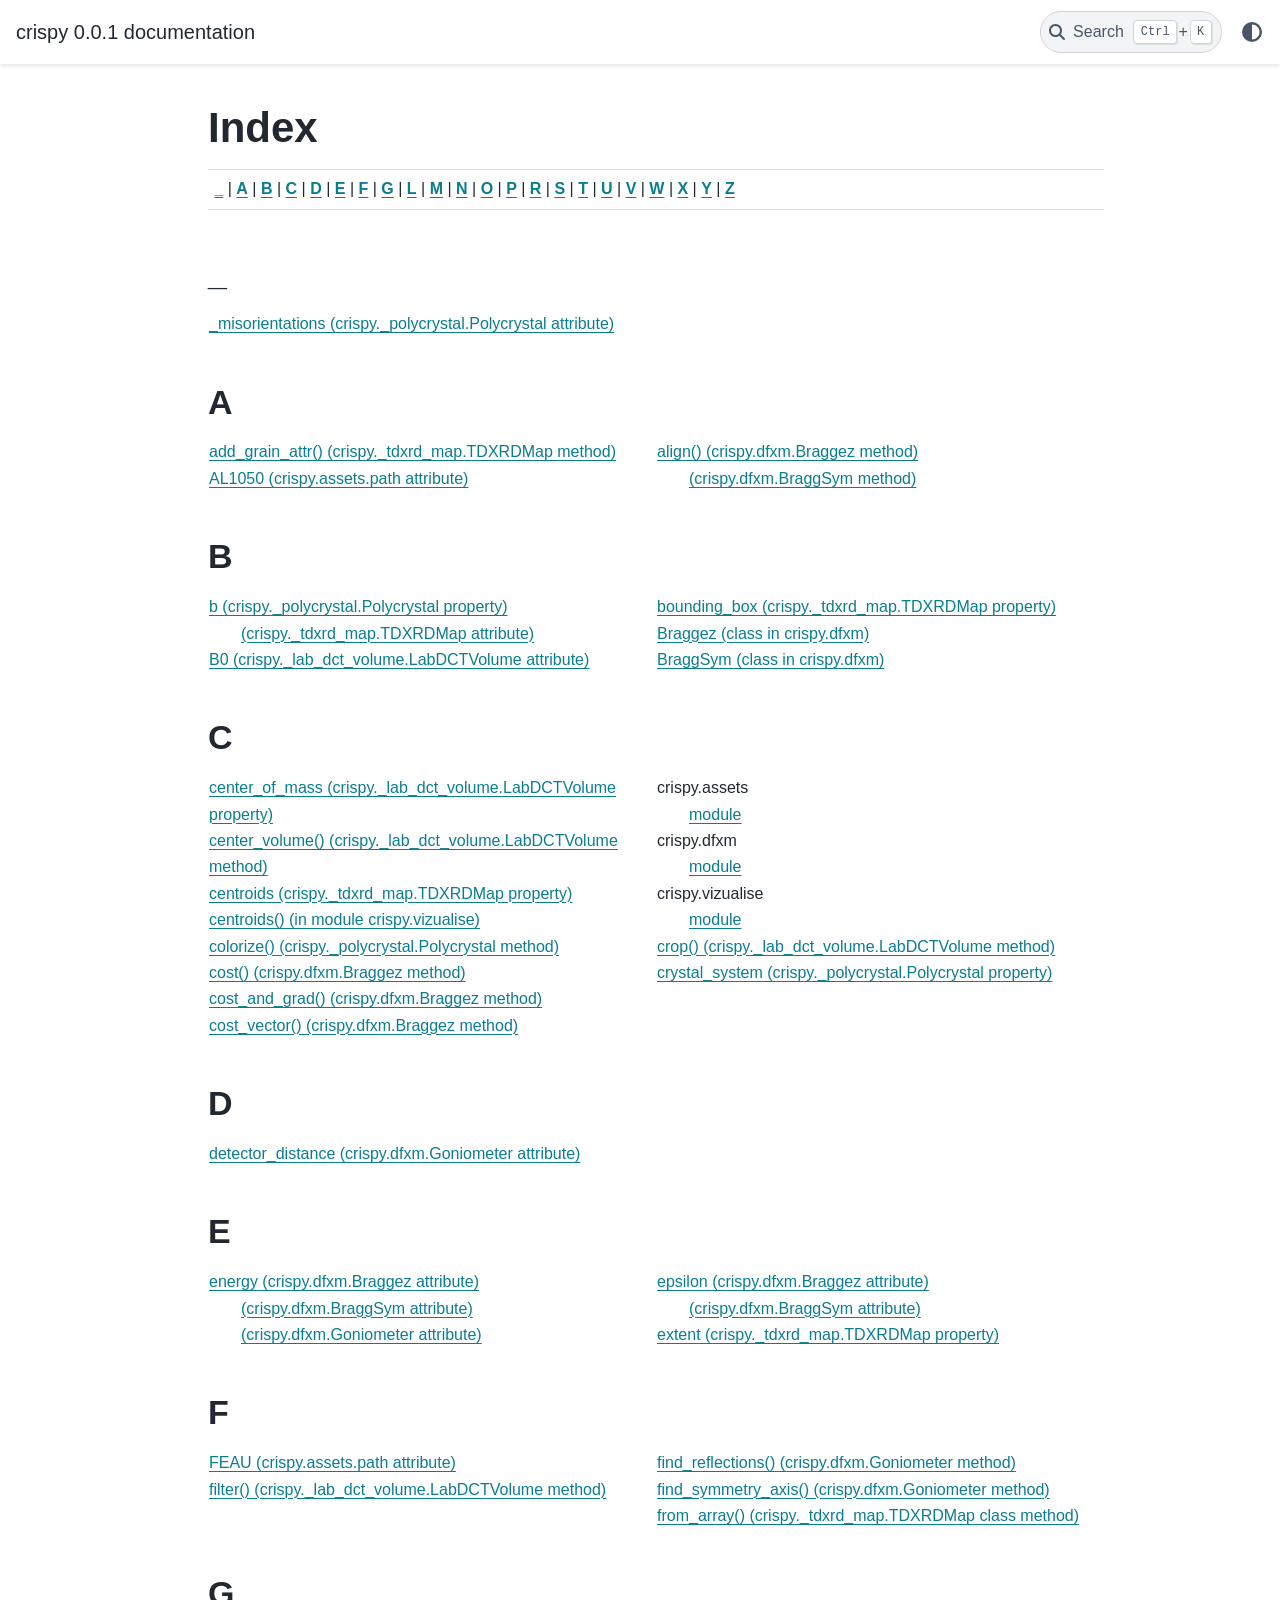
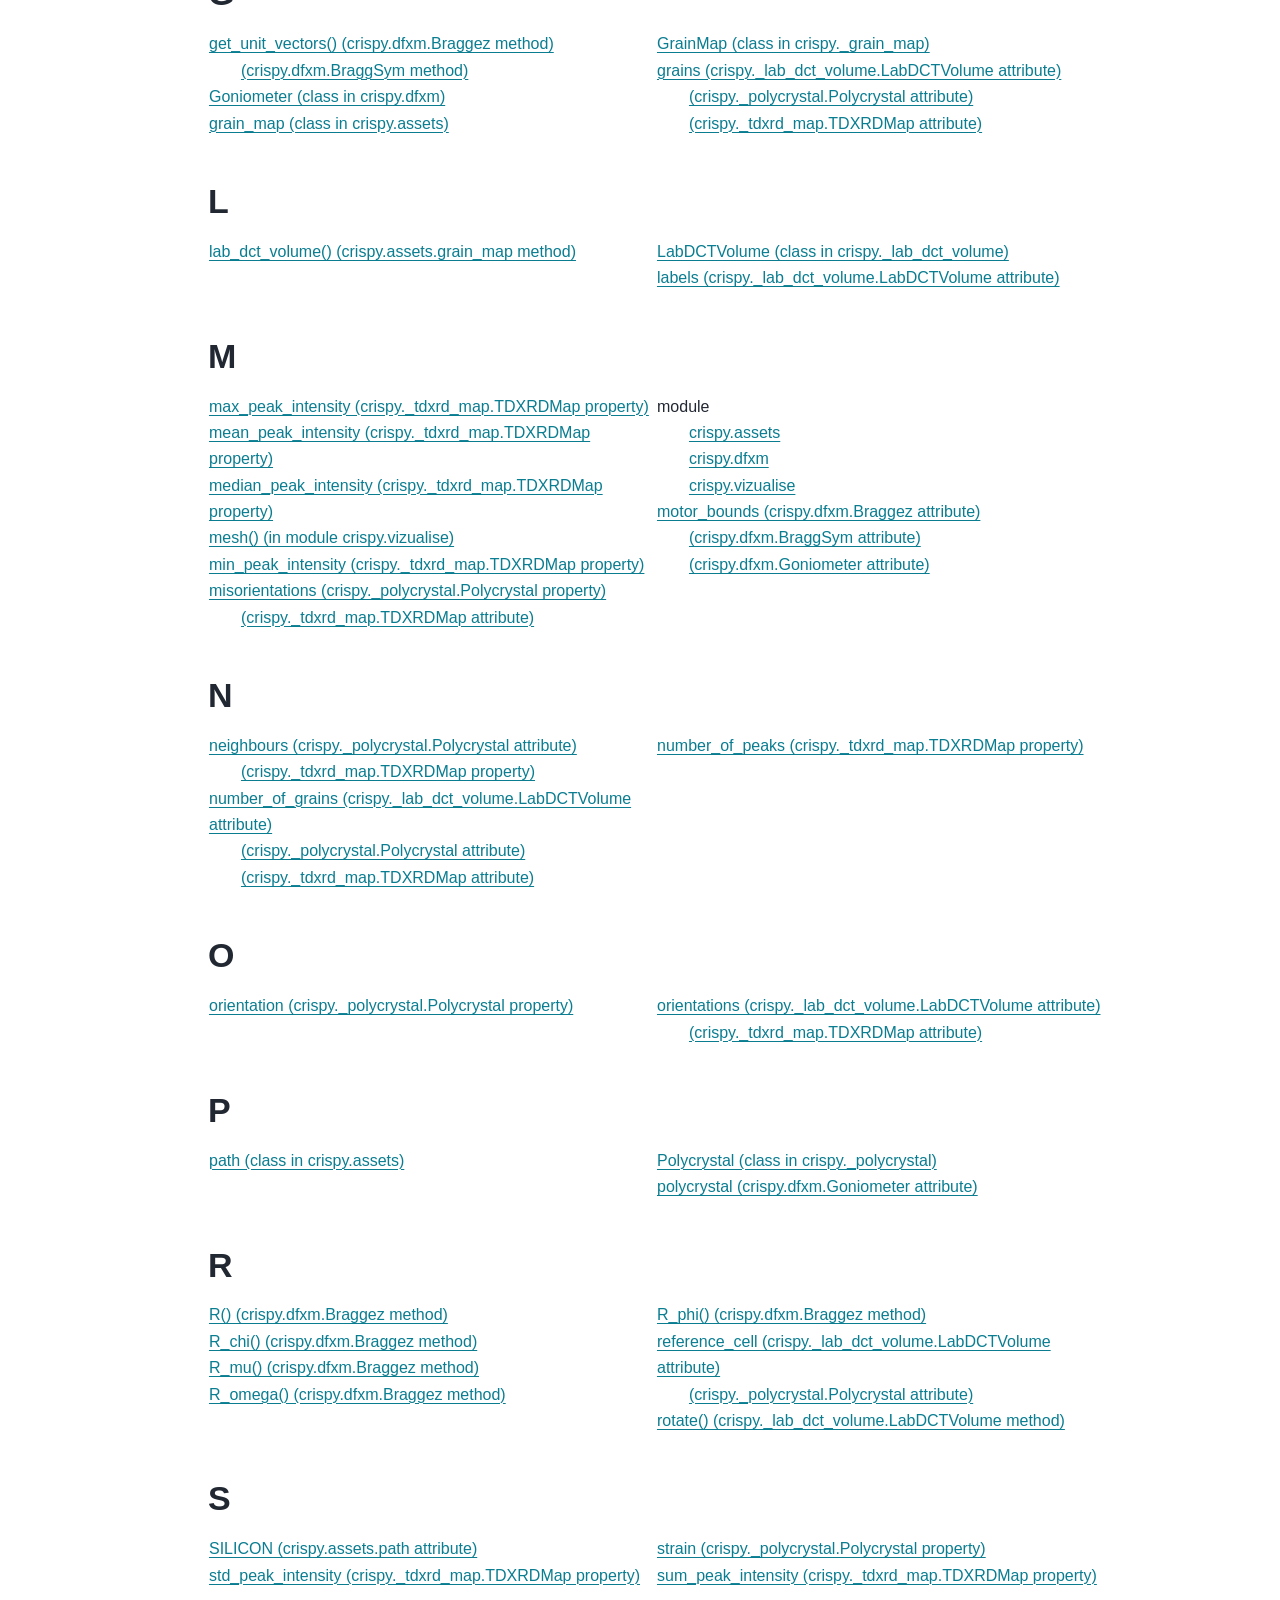
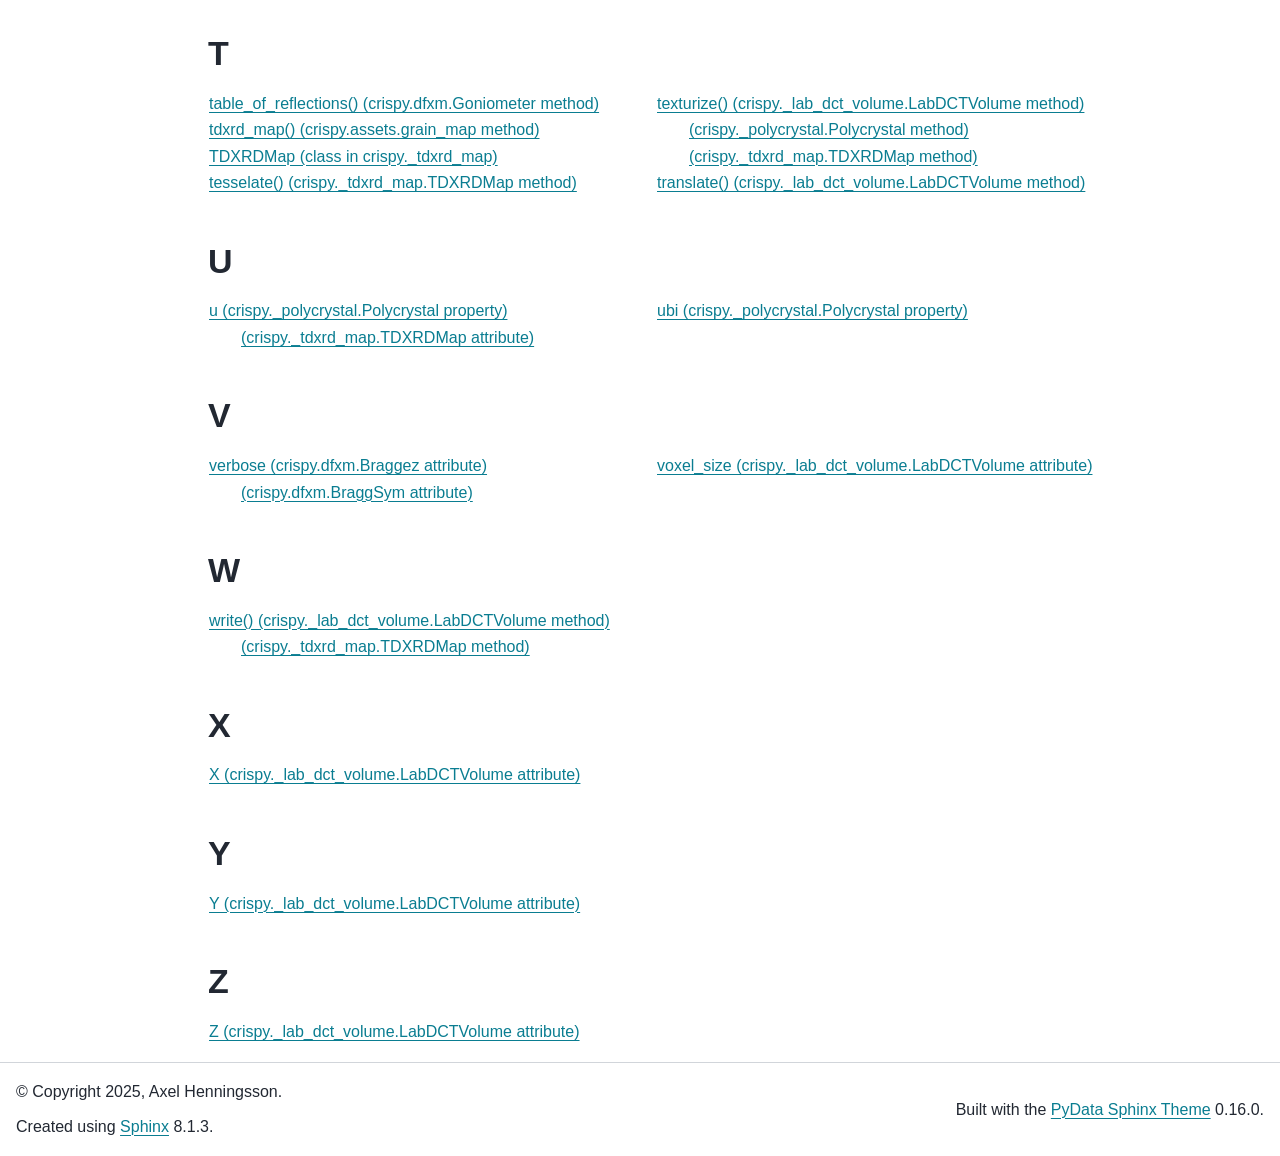
==== commit 7ba38daf: "Starting documentation round" ====
--- a/docs/genindex.html
+++ b/docs/genindex.html
@@ -283,6 +283,8 @@
   <td style="width: 33%; vertical-align: top;"><ul>
       <li><a href="index.html#crispy._tdxrd_map.TDXRDMap.add_grain_attr">add_grain_attr() (crispy._tdxrd_map.TDXRDMap method)</a>
 </li>
+      <li><a href="index.html#crispy.assets.path.AL1050">AL1050 (crispy.assets.path attribute)</a>
+</li>
   </ul></td>
   <td style="width: 33%; vertical-align: top;"><ul>
       <li><a href="index.html#crispy.dfxm.Braggez.align">align() (crispy.dfxm.Braggez method)</a>
@@ -307,12 +309,8 @@
 </li>
   </ul></td>
   <td style="width: 33%; vertical-align: top;"><ul>
-      <li><a href="index.html#crispy._tdxrd_map.TDXRDMap.bounding_box">bounding_box (crispy._tdxrd_map.TDXRDMap attribute)</a>
-
-      <ul>
-        <li><a href="index.html#id1">(crispy._tdxrd_map.TDXRDMap property)</a>
-</li>
-      </ul></li>
+      <li><a href="index.html#crispy._tdxrd_map.TDXRDMap.bounding_box">bounding_box (crispy._tdxrd_map.TDXRDMap property)</a>
+</li>
       <li><a href="index.html#crispy.dfxm.Braggez">Braggez (class in crispy.dfxm)</a>
 </li>
       <li><a href="index.html#crispy.dfxm.BraggSym">BraggSym (class in crispy.dfxm)</a>
@@ -327,12 +325,8 @@
 </li>
       <li><a href="index.html#crispy._lab_dct_volume.LabDCTVolume.center_volume">center_volume() (crispy._lab_dct_volume.LabDCTVolume method)</a>
 </li>
-      <li><a href="index.html#crispy._tdxrd_map.TDXRDMap.centroids">centroids (crispy._tdxrd_map.TDXRDMap attribute)</a>
-
-      <ul>
-        <li><a href="index.html#id3">(crispy._tdxrd_map.TDXRDMap property)</a>
-</li>
-      </ul></li>
+      <li><a href="index.html#crispy._tdxrd_map.TDXRDMap.centroids">centroids (crispy._tdxrd_map.TDXRDMap property)</a>
+</li>
       <li><a href="index.html#crispy.vizualise.centroids">centroids() (in module crispy.vizualise)</a>
 </li>
       <li><a href="index.html#crispy._polycrystal.Polycrystal.colorize">colorize() (crispy._polycrystal.Polycrystal method)</a>
@@ -341,10 +335,10 @@
 </li>
       <li><a href="index.html#crispy.dfxm.Braggez.cost_and_grad">cost_and_grad() (crispy.dfxm.Braggez method)</a>
 </li>
-  </ul></td>
-  <td style="width: 33%; vertical-align: top;"><ul>
       <li><a href="index.html#crispy.dfxm.Braggez.cost_vector">cost_vector() (crispy.dfxm.Braggez method)</a>
 </li>
+  </ul></td>
+  <td style="width: 33%; vertical-align: top;"><ul>
       <li>
     crispy.assets
 
@@ -400,24 +394,22 @@
         <li><a href="index.html#crispy.dfxm.BraggSym.epsilon">(crispy.dfxm.BraggSym attribute)</a>
 </li>
       </ul></li>
-      <li><a href="index.html#crispy._tdxrd_map.TDXRDMap.extent">extent (crispy._tdxrd_map.TDXRDMap attribute)</a>
-
-      <ul>
-        <li><a href="index.html#id2">(crispy._tdxrd_map.TDXRDMap property)</a>
-</li>
-      </ul></li>
+      <li><a href="index.html#crispy._tdxrd_map.TDXRDMap.extent">extent (crispy._tdxrd_map.TDXRDMap property)</a>
+</li>
   </ul></td>
 </tr></table>
 
 <h2 id="F">F</h2>
 <table style="width: 100%" class="indextable genindextable"><tr>
   <td style="width: 33%; vertical-align: top;"><ul>
+      <li><a href="index.html#crispy.assets.path.FEAU">FEAU (crispy.assets.path attribute)</a>
+</li>
       <li><a href="index.html#crispy._lab_dct_volume.LabDCTVolume.filter">filter() (crispy._lab_dct_volume.LabDCTVolume method)</a>
 </li>
+  </ul></td>
+  <td style="width: 33%; vertical-align: top;"><ul>
       <li><a href="index.html#crispy.dfxm.Goniometer.find_reflections">find_reflections() (crispy.dfxm.Goniometer method)</a>
 </li>
-  </ul></td>
-  <td style="width: 33%; vertical-align: top;"><ul>
       <li><a href="index.html#crispy.dfxm.Goniometer.find_symmetry_axis">find_symmetry_axis() (crispy.dfxm.Goniometer method)</a>
 </li>
       <li><a href="index.html#crispy._tdxrd_map.TDXRDMap.from_array">from_array() (crispy._tdxrd_map.TDXRDMap class method)</a>
@@ -436,12 +428,12 @@
       </ul></li>
       <li><a href="index.html#crispy.dfxm.Goniometer">Goniometer (class in crispy.dfxm)</a>
 </li>
+      <li><a href="index.html#crispy.assets.grain_map">grain_map (class in crispy.assets)</a>
+</li>
+  </ul></td>
+  <td style="width: 33%; vertical-align: top;"><ul>
       <li><a href="index.html#crispy._grain_map.GrainMap">GrainMap (class in crispy._grain_map)</a>
 </li>
-  </ul></td>
-  <td style="width: 33%; vertical-align: top;"><ul>
-      <li><a href="index.html#crispy.assets.grainmap_id11">grainmap_id11() (in module crispy.assets)</a>
-</li>
       <li><a href="index.html#crispy._lab_dct_volume.LabDCTVolume.grains">grains (crispy._lab_dct_volume.LabDCTVolume attribute)</a>
 
       <ul>
@@ -456,10 +448,12 @@
 <h2 id="L">L</h2>
 <table style="width: 100%" class="indextable genindextable"><tr>
   <td style="width: 33%; vertical-align: top;"><ul>
+      <li><a href="index.html#crispy.assets.grain_map.lab_dct_volume">lab_dct_volume() (crispy.assets.grain_map method)</a>
+</li>
+  </ul></td>
+  <td style="width: 33%; vertical-align: top;"><ul>
       <li><a href="index.html#crispy._lab_dct_volume.LabDCTVolume">LabDCTVolume (class in crispy._lab_dct_volume)</a>
 </li>
-  </ul></td>
-  <td style="width: 33%; vertical-align: top;"><ul>
       <li><a href="index.html#crispy._lab_dct_volume.LabDCTVolume.labels">labels (crispy._lab_dct_volume.LabDCTVolume attribute)</a>
 </li>
   </ul></td>
@@ -514,13 +508,9 @@
       <li><a href="index.html#crispy._polycrystal.Polycrystal.neighbours">neighbours (crispy._polycrystal.Polycrystal attribute)</a>
 
       <ul>
-        <li><a href="index.html#crispy._tdxrd_map.TDXRDMap.neighbours">(crispy._tdxrd_map.TDXRDMap attribute)</a>
-</li>
-        <li><a href="index.html#id0">(crispy._tdxrd_map.TDXRDMap property)</a>
-</li>
-      </ul></li>
-  </ul></td>
-  <td style="width: 33%; vertical-align: top;"><ul>
+        <li><a href="index.html#crispy._tdxrd_map.TDXRDMap.neighbours">(crispy._tdxrd_map.TDXRDMap property)</a>
+</li>
+      </ul></li>
       <li><a href="index.html#crispy._lab_dct_volume.LabDCTVolume.number_of_grains">number_of_grains (crispy._lab_dct_volume.LabDCTVolume attribute)</a>
 
       <ul>
@@ -529,6 +519,8 @@
         <li><a href="index.html#crispy._tdxrd_map.TDXRDMap.number_of_grains">(crispy._tdxrd_map.TDXRDMap attribute)</a>
 </li>
       </ul></li>
+  </ul></td>
+  <td style="width: 33%; vertical-align: top;"><ul>
       <li><a href="index.html#crispy._tdxrd_map.TDXRDMap.number_of_peaks">number_of_peaks (crispy._tdxrd_map.TDXRDMap property)</a>
 </li>
   </ul></td>
@@ -553,10 +545,12 @@
 <h2 id="P">P</h2>
 <table style="width: 100%" class="indextable genindextable"><tr>
   <td style="width: 33%; vertical-align: top;"><ul>
+      <li><a href="index.html#crispy.assets.path">path (class in crispy.assets)</a>
+</li>
+  </ul></td>
+  <td style="width: 33%; vertical-align: top;"><ul>
       <li><a href="index.html#crispy._polycrystal.Polycrystal">Polycrystal (class in crispy._polycrystal)</a>
 </li>
-  </ul></td>
-  <td style="width: 33%; vertical-align: top;"><ul>
       <li><a href="index.html#crispy.dfxm.Goniometer.polycrystal">polycrystal (crispy.dfxm.Goniometer attribute)</a>
 </li>
   </ul></td>
@@ -591,6 +585,8 @@
 <h2 id="S">S</h2>
 <table style="width: 100%" class="indextable genindextable"><tr>
   <td style="width: 33%; vertical-align: top;"><ul>
+      <li><a href="index.html#crispy.assets.path.SILICON">SILICON (crispy.assets.path attribute)</a>
+</li>
       <li><a href="index.html#crispy._tdxrd_map.TDXRDMap.std_peak_intensity">std_peak_intensity (crispy._tdxrd_map.TDXRDMap property)</a>
 </li>
   </ul></td>
@@ -606,6 +602,8 @@
 <table style="width: 100%" class="indextable genindextable"><tr>
   <td style="width: 33%; vertical-align: top;"><ul>
       <li><a href="index.html#crispy.dfxm.Goniometer.table_of_reflections">table_of_reflections() (crispy.dfxm.Goniometer method)</a>
+</li>
+      <li><a href="index.html#crispy.assets.grain_map.tdxrd_map">tdxrd_map() (crispy.assets.grain_map method)</a>
 </li>
       <li><a href="index.html#crispy._tdxrd_map.TDXRDMap">TDXRDMap (class in crispy._tdxrd_map)</a>
 </li>
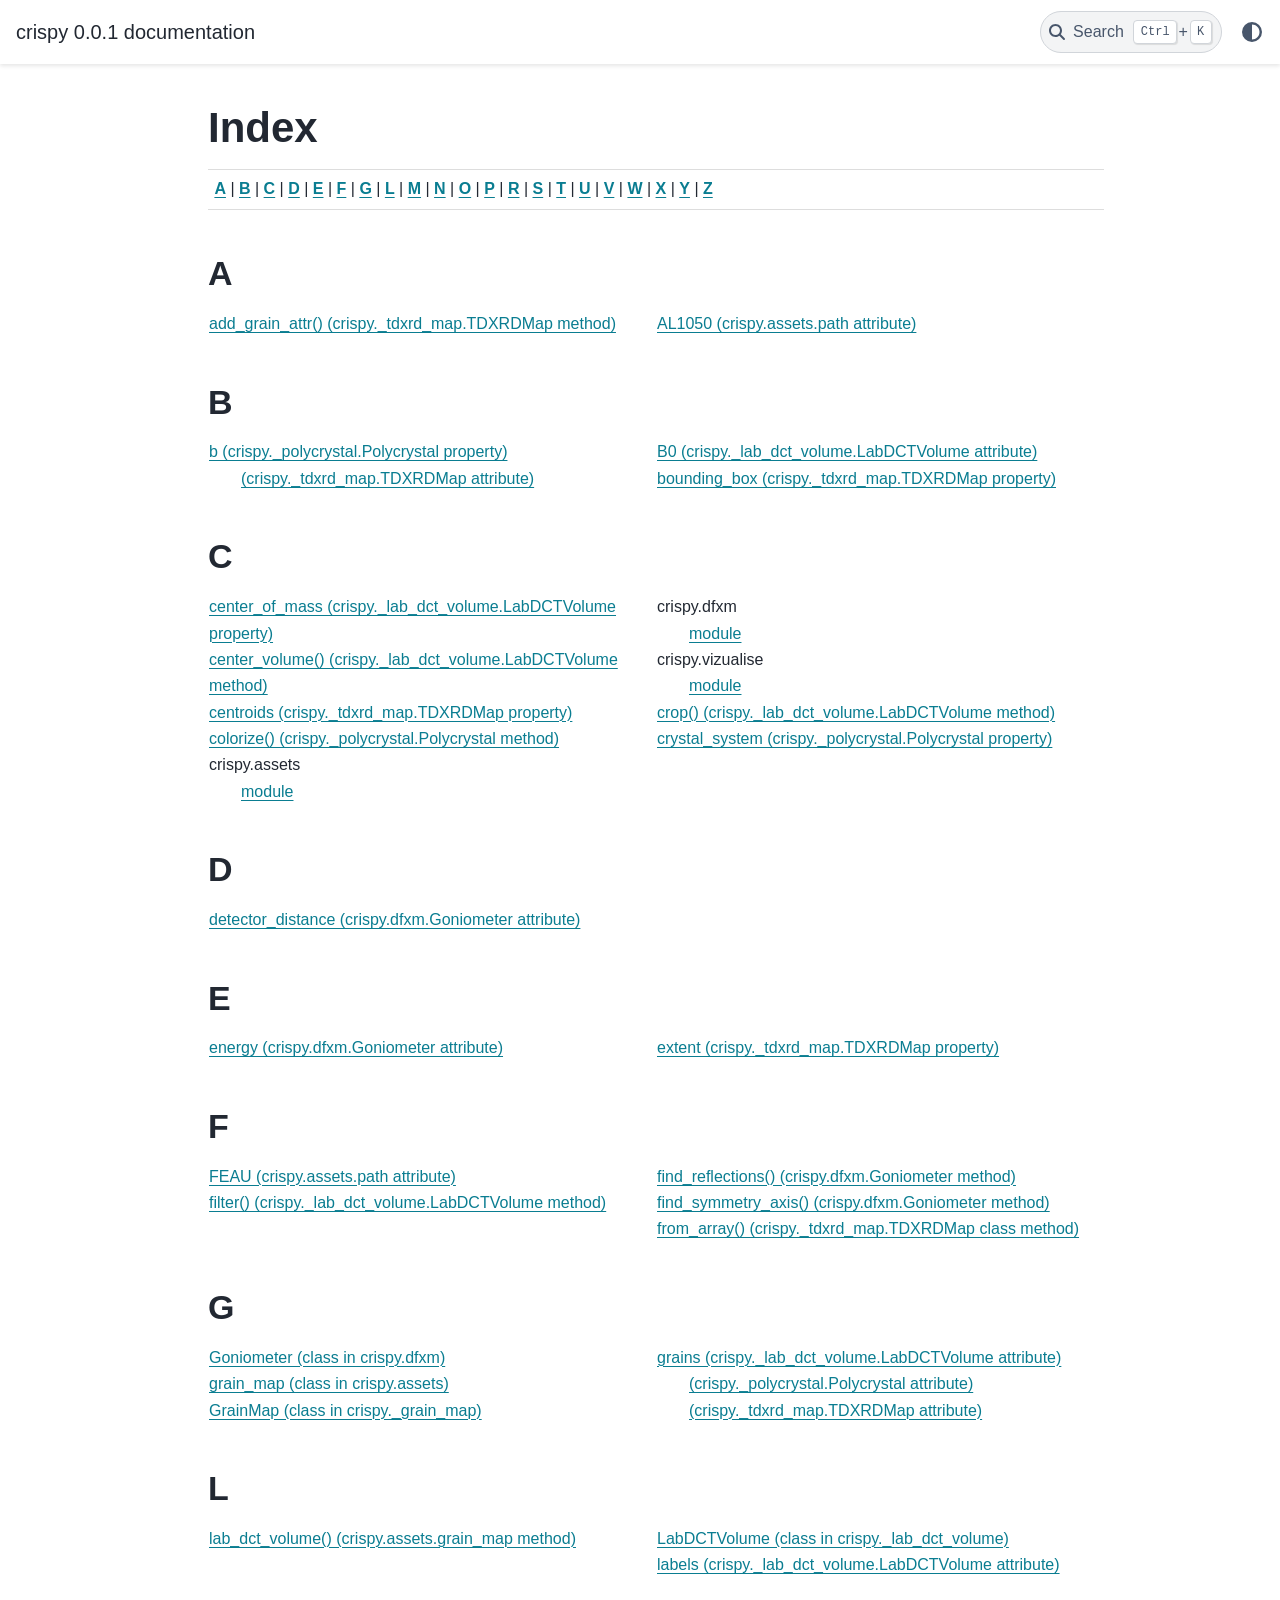
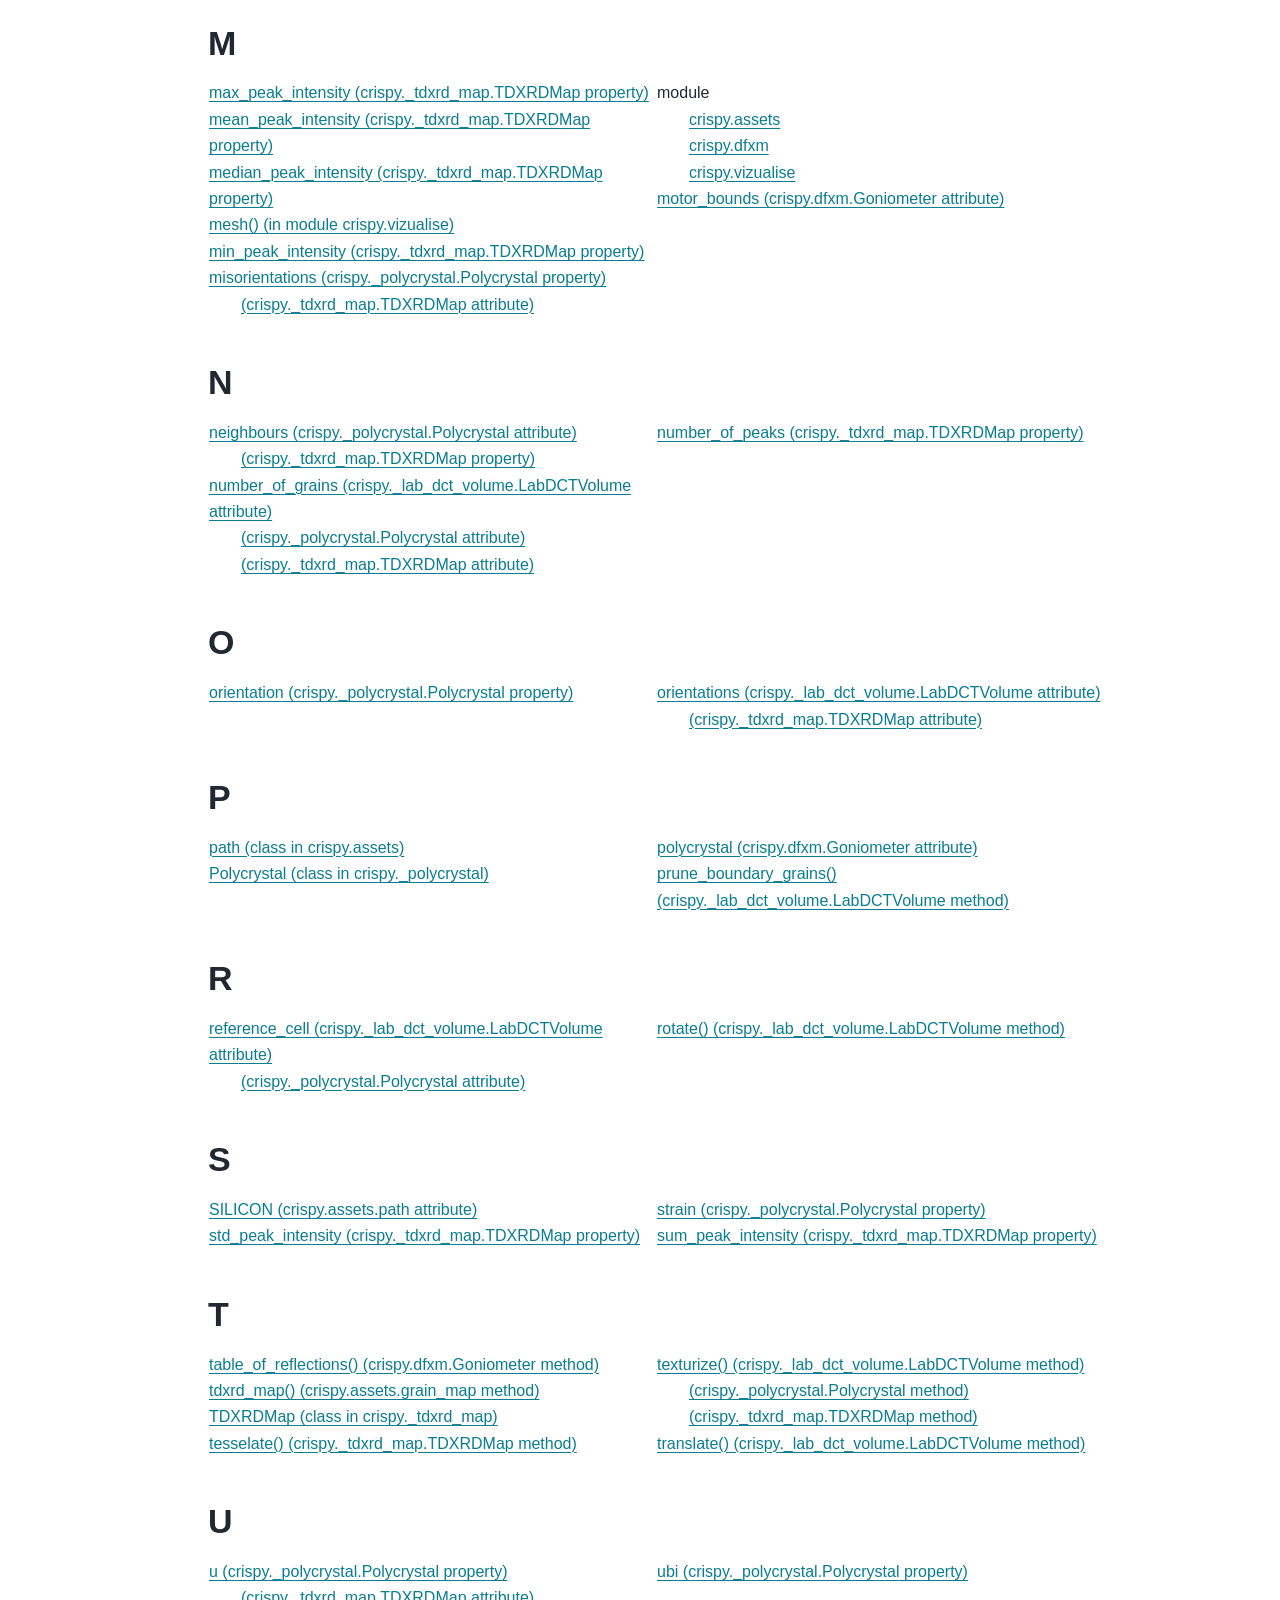
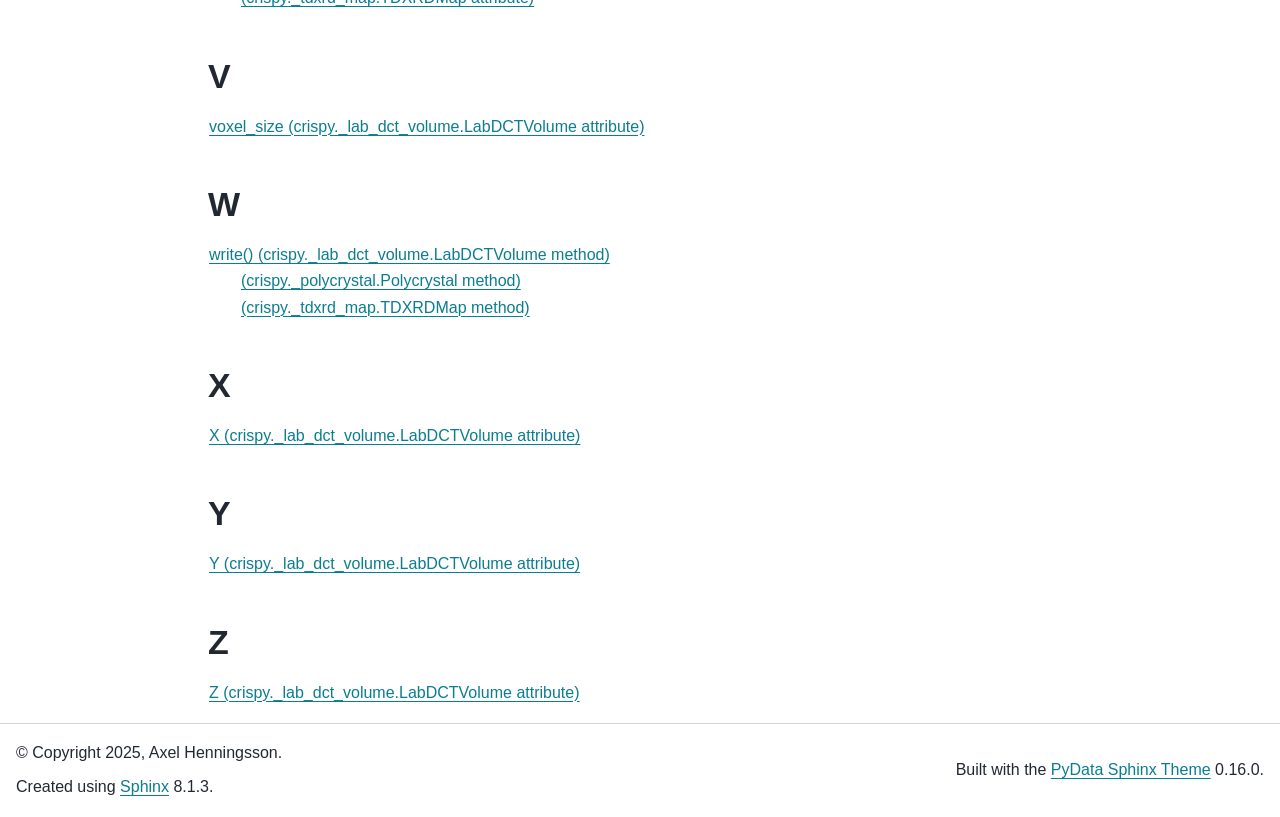
==== commit 9789f4f3: "Documentation" ====
--- a/docs/genindex.html
+++ b/docs/genindex.html
@@ -246,8 +246,7 @@
 <h1 id="index">Index</h1>
 
 <div class="genindex-jumpbox">
- <a href="#_"><strong>_</strong></a>
- | <a href="#A"><strong>A</strong></a>
+ <a href="#A"><strong>A</strong></a>
  | <a href="#B"><strong>B</strong></a>
  | <a href="#C"><strong>C</strong></a>
  | <a href="#D"><strong>D</strong></a>
@@ -270,30 +269,16 @@
  | <a href="#Z"><strong>Z</strong></a>
  
 </div>
-<h2 id="_">_</h2>
-<table style="width: 100%" class="indextable genindextable"><tr>
-  <td style="width: 33%; vertical-align: top;"><ul>
-      <li><a href="index.html#crispy._polycrystal.Polycrystal._misorientations">_misorientations (crispy._polycrystal.Polycrystal attribute)</a>
-</li>
-  </ul></td>
-</tr></table>
-
 <h2 id="A">A</h2>
 <table style="width: 100%" class="indextable genindextable"><tr>
   <td style="width: 33%; vertical-align: top;"><ul>
       <li><a href="index.html#crispy._tdxrd_map.TDXRDMap.add_grain_attr">add_grain_attr() (crispy._tdxrd_map.TDXRDMap method)</a>
 </li>
+  </ul></td>
+  <td style="width: 33%; vertical-align: top;"><ul>
       <li><a href="index.html#crispy.assets.path.AL1050">AL1050 (crispy.assets.path attribute)</a>
 </li>
   </ul></td>
-  <td style="width: 33%; vertical-align: top;"><ul>
-      <li><a href="index.html#crispy.dfxm.Braggez.align">align() (crispy.dfxm.Braggez method)</a>
-
-      <ul>
-        <li><a href="index.html#crispy.dfxm.BraggSym.align">(crispy.dfxm.BraggSym method)</a>
-</li>
-      </ul></li>
-  </ul></td>
 </tr></table>
 
 <h2 id="B">B</h2>
@@ -305,16 +290,12 @@
         <li><a href="index.html#crispy._tdxrd_map.TDXRDMap.b">(crispy._tdxrd_map.TDXRDMap attribute)</a>
 </li>
       </ul></li>
+  </ul></td>
+  <td style="width: 33%; vertical-align: top;"><ul>
       <li><a href="index.html#crispy._lab_dct_volume.LabDCTVolume.B0">B0 (crispy._lab_dct_volume.LabDCTVolume attribute)</a>
 </li>
-  </ul></td>
-  <td style="width: 33%; vertical-align: top;"><ul>
       <li><a href="index.html#crispy._tdxrd_map.TDXRDMap.bounding_box">bounding_box (crispy._tdxrd_map.TDXRDMap property)</a>
 </li>
-      <li><a href="index.html#crispy.dfxm.Braggez">Braggez (class in crispy.dfxm)</a>
-</li>
-      <li><a href="index.html#crispy.dfxm.BraggSym">BraggSym (class in crispy.dfxm)</a>
-</li>
   </ul></td>
 </tr></table>
 
@@ -327,18 +308,8 @@
 </li>
       <li><a href="index.html#crispy._tdxrd_map.TDXRDMap.centroids">centroids (crispy._tdxrd_map.TDXRDMap property)</a>
 </li>
-      <li><a href="index.html#crispy.vizualise.centroids">centroids() (in module crispy.vizualise)</a>
-</li>
       <li><a href="index.html#crispy._polycrystal.Polycrystal.colorize">colorize() (crispy._polycrystal.Polycrystal method)</a>
 </li>
-      <li><a href="index.html#crispy.dfxm.Braggez.cost">cost() (crispy.dfxm.Braggez method)</a>
-</li>
-      <li><a href="index.html#crispy.dfxm.Braggez.cost_and_grad">cost_and_grad() (crispy.dfxm.Braggez method)</a>
-</li>
-      <li><a href="index.html#crispy.dfxm.Braggez.cost_vector">cost_vector() (crispy.dfxm.Braggez method)</a>
-</li>
-  </ul></td>
-  <td style="width: 33%; vertical-align: top;"><ul>
       <li>
     crispy.assets
 
@@ -346,6 +317,8 @@
         <li><a href="index.html#module-crispy.assets">module</a>
 </li>
       </ul></li>
+  </ul></td>
+  <td style="width: 33%; vertical-align: top;"><ul>
       <li>
     crispy.dfxm
 
@@ -378,22 +351,10 @@
 <h2 id="E">E</h2>
 <table style="width: 100%" class="indextable genindextable"><tr>
   <td style="width: 33%; vertical-align: top;"><ul>
-      <li><a href="index.html#crispy.dfxm.Braggez.energy">energy (crispy.dfxm.Braggez attribute)</a>
-
-      <ul>
-        <li><a href="index.html#crispy.dfxm.BraggSym.energy">(crispy.dfxm.BraggSym attribute)</a>
-</li>
-        <li><a href="index.html#crispy.dfxm.Goniometer.energy">(crispy.dfxm.Goniometer attribute)</a>
-</li>
-      </ul></li>
-  </ul></td>
-  <td style="width: 33%; vertical-align: top;"><ul>
-      <li><a href="index.html#crispy.dfxm.Braggez.epsilon">epsilon (crispy.dfxm.Braggez attribute)</a>
-
-      <ul>
-        <li><a href="index.html#crispy.dfxm.BraggSym.epsilon">(crispy.dfxm.BraggSym attribute)</a>
-</li>
-      </ul></li>
+      <li><a href="index.html#crispy.dfxm.Goniometer.energy">energy (crispy.dfxm.Goniometer attribute)</a>
+</li>
+  </ul></td>
+  <td style="width: 33%; vertical-align: top;"><ul>
       <li><a href="index.html#crispy._tdxrd_map.TDXRDMap.extent">extent (crispy._tdxrd_map.TDXRDMap property)</a>
 </li>
   </ul></td>
@@ -420,20 +381,14 @@
 <h2 id="G">G</h2>
 <table style="width: 100%" class="indextable genindextable"><tr>
   <td style="width: 33%; vertical-align: top;"><ul>
-      <li><a href="index.html#crispy.dfxm.Braggez.get_unit_vectors">get_unit_vectors() (crispy.dfxm.Braggez method)</a>
-
-      <ul>
-        <li><a href="index.html#crispy.dfxm.BraggSym.get_unit_vectors">(crispy.dfxm.BraggSym method)</a>
-</li>
-      </ul></li>
       <li><a href="index.html#crispy.dfxm.Goniometer">Goniometer (class in crispy.dfxm)</a>
 </li>
       <li><a href="index.html#crispy.assets.grain_map">grain_map (class in crispy.assets)</a>
 </li>
-  </ul></td>
-  <td style="width: 33%; vertical-align: top;"><ul>
       <li><a href="index.html#crispy._grain_map.GrainMap">GrainMap (class in crispy._grain_map)</a>
 </li>
+  </ul></td>
+  <td style="width: 33%; vertical-align: top;"><ul>
       <li><a href="index.html#crispy._lab_dct_volume.LabDCTVolume.grains">grains (crispy._lab_dct_volume.LabDCTVolume attribute)</a>
 
       <ul>
@@ -491,14 +446,8 @@
         <li><a href="index.html#module-crispy.vizualise">crispy.vizualise</a>
 </li>
       </ul></li>
-      <li><a href="index.html#crispy.dfxm.Braggez.motor_bounds">motor_bounds (crispy.dfxm.Braggez attribute)</a>
-
-      <ul>
-        <li><a href="index.html#crispy.dfxm.BraggSym.motor_bounds">(crispy.dfxm.BraggSym attribute)</a>
-</li>
-        <li><a href="index.html#crispy.dfxm.Goniometer.motor_bounds">(crispy.dfxm.Goniometer attribute)</a>
-</li>
-      </ul></li>
+      <li><a href="index.html#crispy.dfxm.Goniometer.motor_bounds">motor_bounds (crispy.dfxm.Goniometer attribute)</a>
+</li>
   </ul></td>
 </tr></table>
 
@@ -547,36 +496,28 @@
   <td style="width: 33%; vertical-align: top;"><ul>
       <li><a href="index.html#crispy.assets.path">path (class in crispy.assets)</a>
 </li>
-  </ul></td>
-  <td style="width: 33%; vertical-align: top;"><ul>
       <li><a href="index.html#crispy._polycrystal.Polycrystal">Polycrystal (class in crispy._polycrystal)</a>
 </li>
+  </ul></td>
+  <td style="width: 33%; vertical-align: top;"><ul>
       <li><a href="index.html#crispy.dfxm.Goniometer.polycrystal">polycrystal (crispy.dfxm.Goniometer attribute)</a>
 </li>
+      <li><a href="index.html#crispy._lab_dct_volume.LabDCTVolume.prune_boundary_grains">prune_boundary_grains() (crispy._lab_dct_volume.LabDCTVolume method)</a>
+</li>
   </ul></td>
 </tr></table>
 
 <h2 id="R">R</h2>
 <table style="width: 100%" class="indextable genindextable"><tr>
   <td style="width: 33%; vertical-align: top;"><ul>
-      <li><a href="index.html#crispy.dfxm.Braggez.R">R() (crispy.dfxm.Braggez method)</a>
-</li>
-      <li><a href="index.html#crispy.dfxm.Braggez.R_chi">R_chi() (crispy.dfxm.Braggez method)</a>
-</li>
-      <li><a href="index.html#crispy.dfxm.Braggez.R_mu">R_mu() (crispy.dfxm.Braggez method)</a>
-</li>
-      <li><a href="index.html#crispy.dfxm.Braggez.R_omega">R_omega() (crispy.dfxm.Braggez method)</a>
-</li>
-  </ul></td>
-  <td style="width: 33%; vertical-align: top;"><ul>
-      <li><a href="index.html#crispy.dfxm.Braggez.R_phi">R_phi() (crispy.dfxm.Braggez method)</a>
-</li>
       <li><a href="index.html#crispy._lab_dct_volume.LabDCTVolume.reference_cell">reference_cell (crispy._lab_dct_volume.LabDCTVolume attribute)</a>
 
       <ul>
         <li><a href="index.html#crispy._polycrystal.Polycrystal.reference_cell">(crispy._polycrystal.Polycrystal attribute)</a>
 </li>
       </ul></li>
+  </ul></td>
+  <td style="width: 33%; vertical-align: top;"><ul>
       <li><a href="index.html#crispy._lab_dct_volume.LabDCTVolume.rotate">rotate() (crispy._lab_dct_volume.LabDCTVolume method)</a>
 </li>
   </ul></td>
@@ -643,14 +584,6 @@
 <h2 id="V">V</h2>
 <table style="width: 100%" class="indextable genindextable"><tr>
   <td style="width: 33%; vertical-align: top;"><ul>
-      <li><a href="index.html#crispy.dfxm.Braggez.verbose">verbose (crispy.dfxm.Braggez attribute)</a>
-
-      <ul>
-        <li><a href="index.html#crispy.dfxm.BraggSym.verbose">(crispy.dfxm.BraggSym attribute)</a>
-</li>
-      </ul></li>
-  </ul></td>
-  <td style="width: 33%; vertical-align: top;"><ul>
       <li><a href="index.html#crispy._lab_dct_volume.LabDCTVolume.voxel_size">voxel_size (crispy._lab_dct_volume.LabDCTVolume attribute)</a>
 </li>
   </ul></td>
@@ -662,6 +595,8 @@
       <li><a href="index.html#crispy._lab_dct_volume.LabDCTVolume.write">write() (crispy._lab_dct_volume.LabDCTVolume method)</a>
 
       <ul>
+        <li><a href="index.html#crispy._polycrystal.Polycrystal.write">(crispy._polycrystal.Polycrystal method)</a>
+</li>
         <li><a href="index.html#crispy._tdxrd_map.TDXRDMap.write">(crispy._tdxrd_map.TDXRDMap method)</a>
 </li>
       </ul></li>
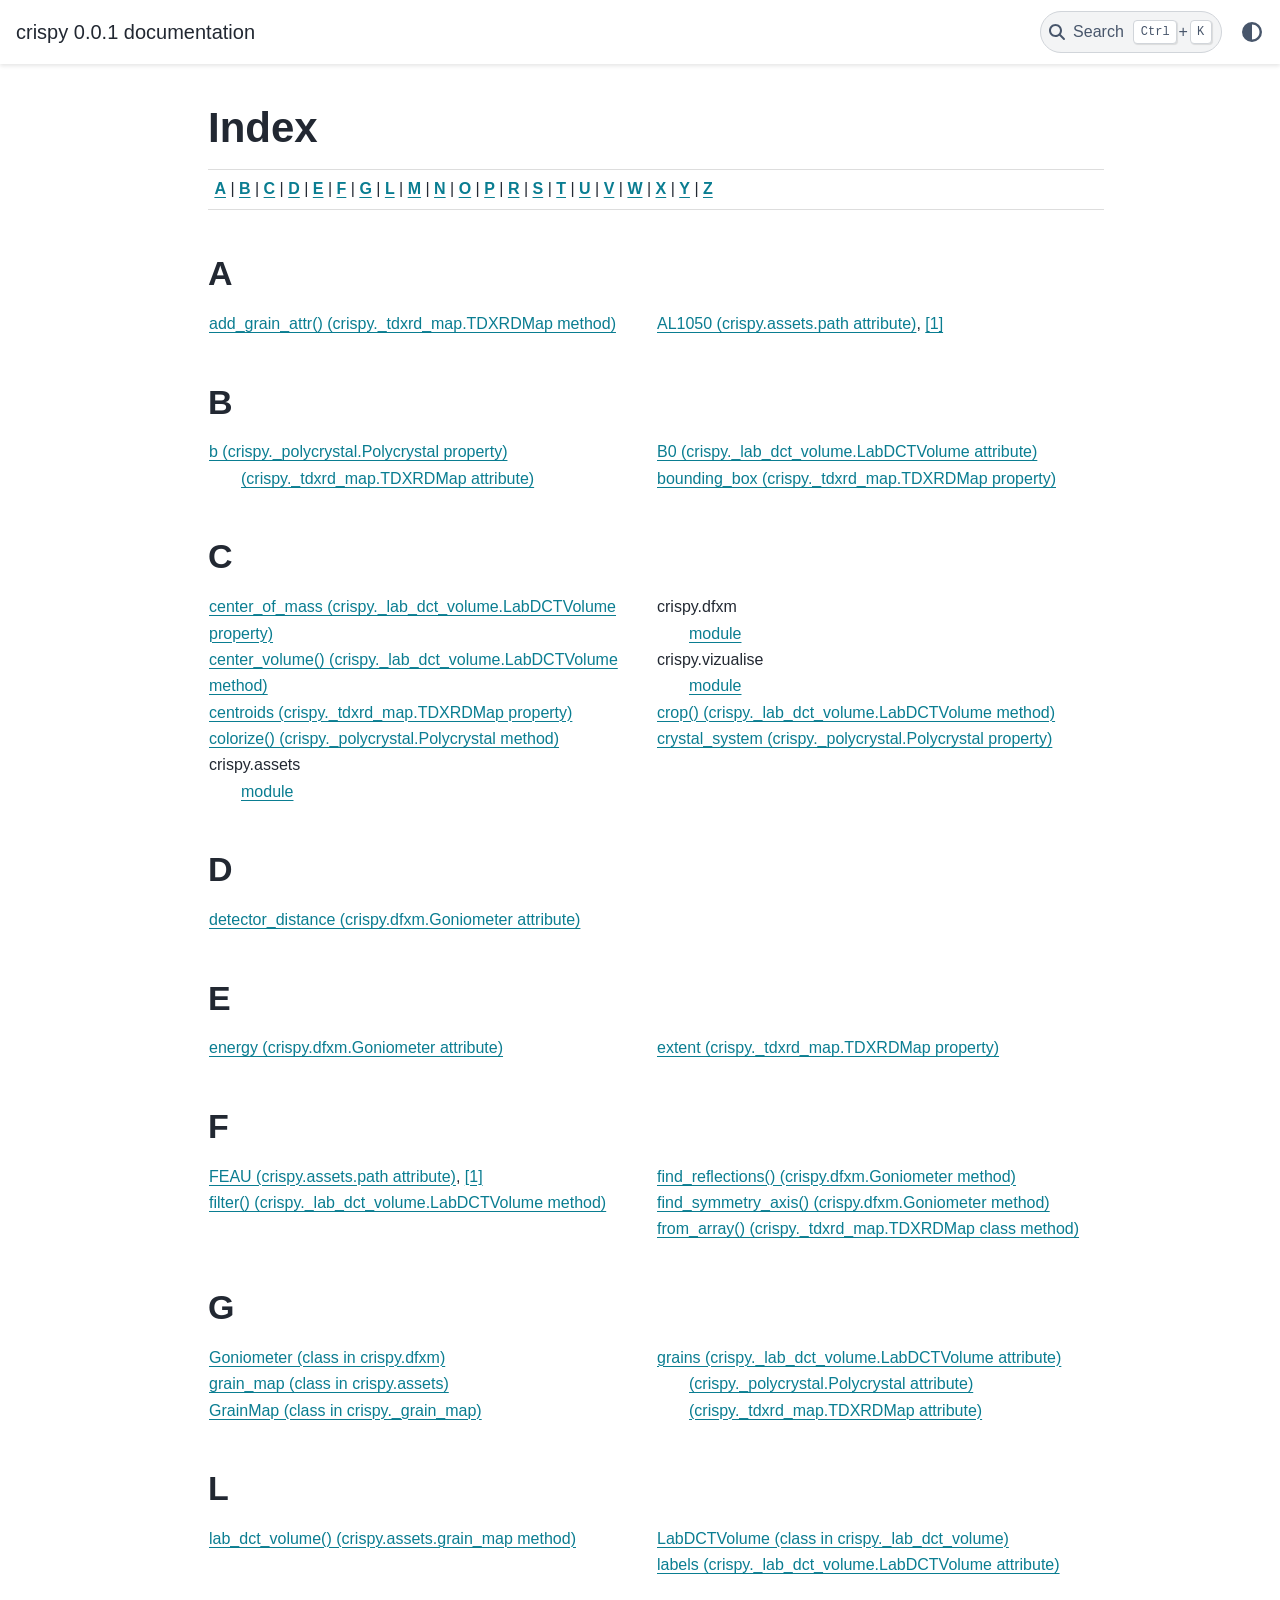
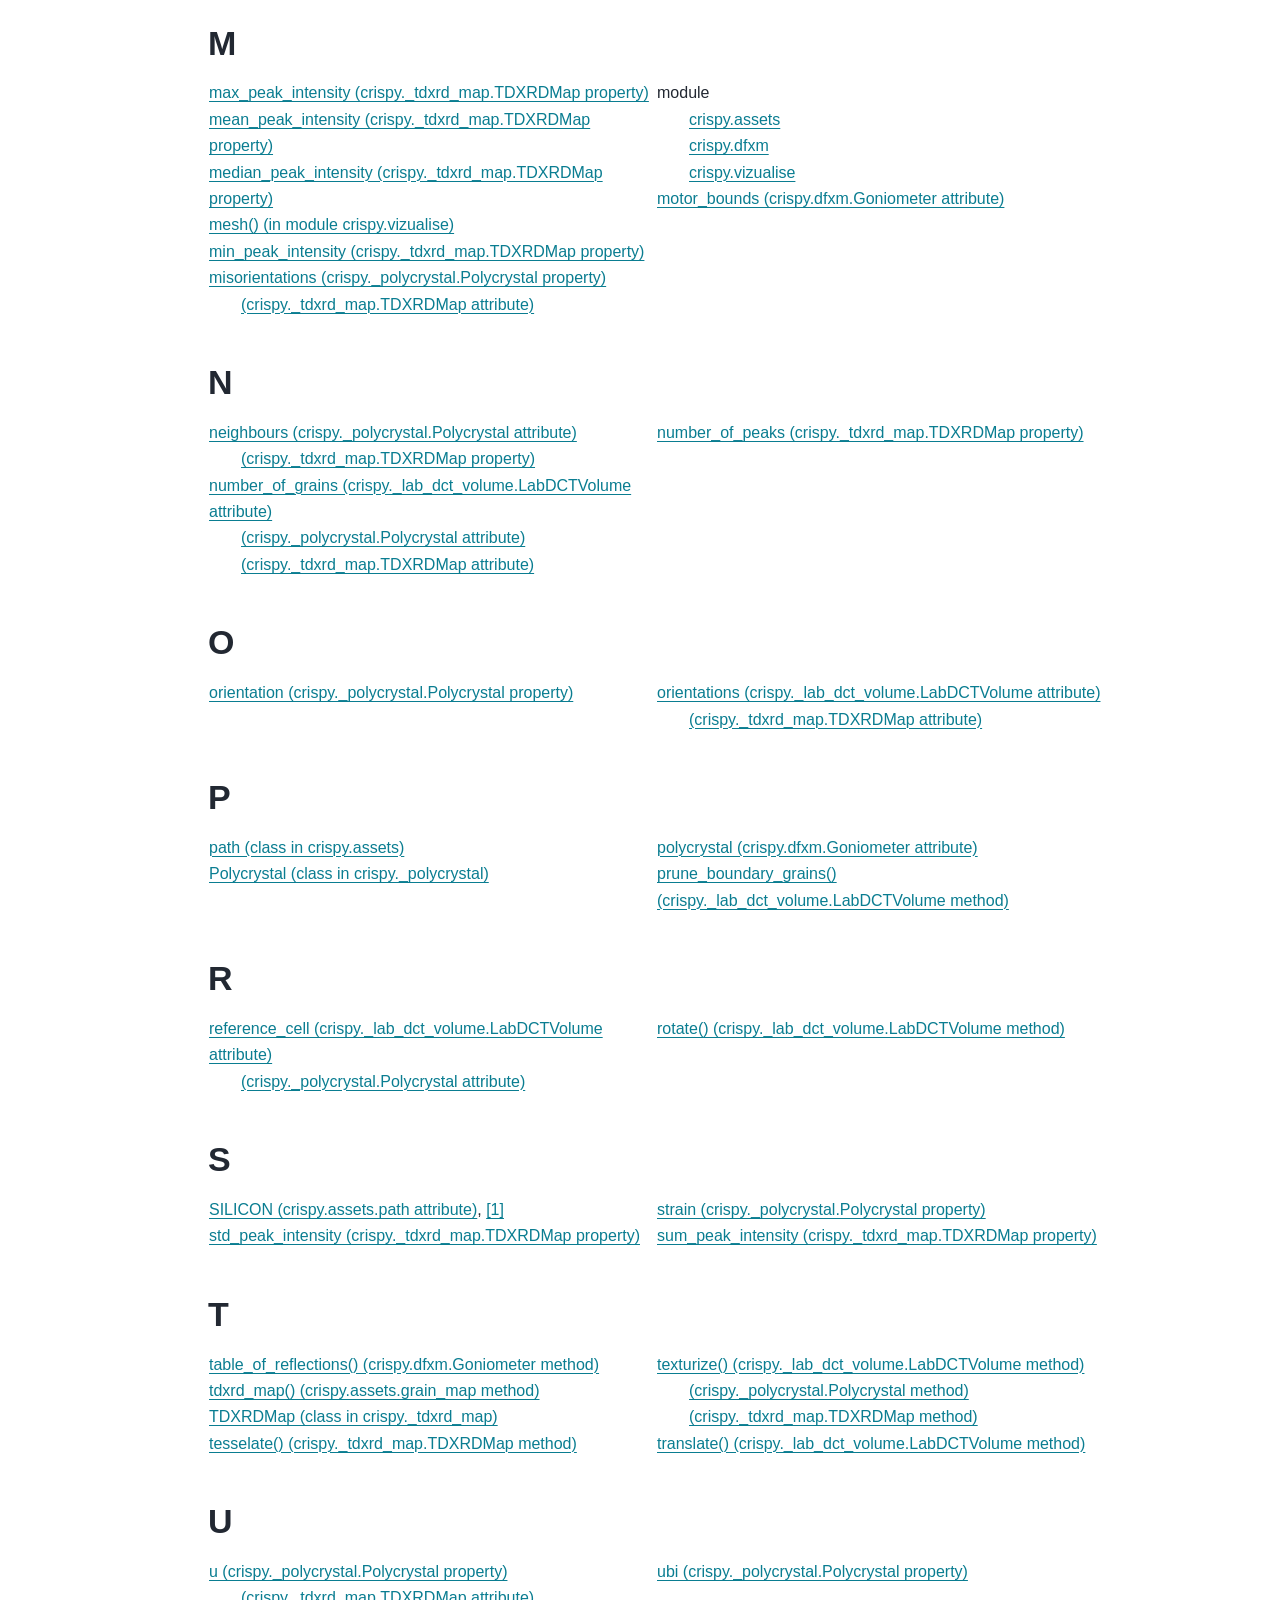
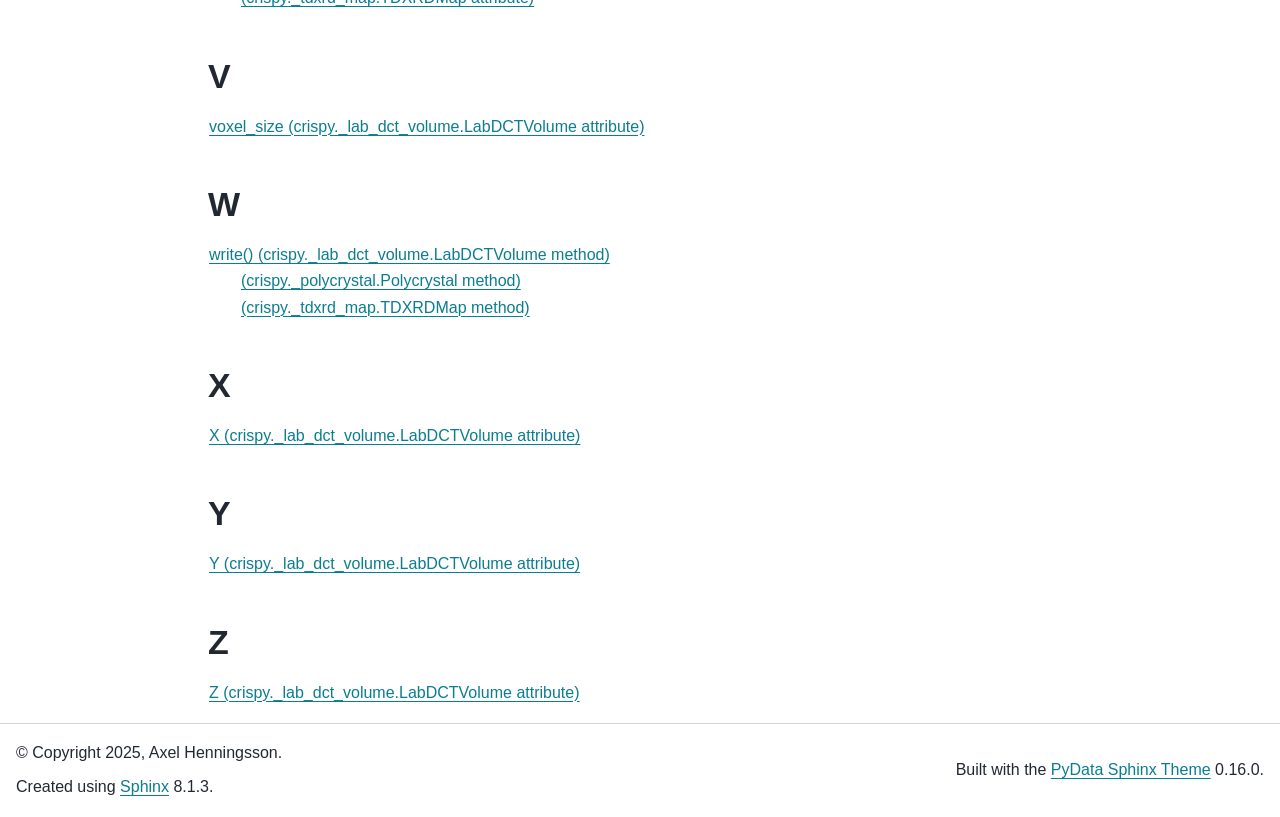
==== commit 95c886c4: "Docs" ====
--- a/docs/genindex.html
+++ b/docs/genindex.html
@@ -276,7 +276,7 @@
 </li>
   </ul></td>
   <td style="width: 33%; vertical-align: top;"><ul>
-      <li><a href="index.html#crispy.assets.path.AL1050">AL1050 (crispy.assets.path attribute)</a>
+      <li><a href="index.html#crispy.assets.path.AL1050">AL1050 (crispy.assets.path attribute)</a>, <a href="index.html#id2">[1]</a>
 </li>
   </ul></td>
 </tr></table>
@@ -363,7 +363,7 @@
 <h2 id="F">F</h2>
 <table style="width: 100%" class="indextable genindextable"><tr>
   <td style="width: 33%; vertical-align: top;"><ul>
-      <li><a href="index.html#crispy.assets.path.FEAU">FEAU (crispy.assets.path attribute)</a>
+      <li><a href="index.html#crispy.assets.path.FEAU">FEAU (crispy.assets.path attribute)</a>, <a href="index.html#id0">[1]</a>
 </li>
       <li><a href="index.html#crispy._lab_dct_volume.LabDCTVolume.filter">filter() (crispy._lab_dct_volume.LabDCTVolume method)</a>
 </li>
@@ -526,7 +526,7 @@
 <h2 id="S">S</h2>
 <table style="width: 100%" class="indextable genindextable"><tr>
   <td style="width: 33%; vertical-align: top;"><ul>
-      <li><a href="index.html#crispy.assets.path.SILICON">SILICON (crispy.assets.path attribute)</a>
+      <li><a href="index.html#crispy.assets.path.SILICON">SILICON (crispy.assets.path attribute)</a>, <a href="index.html#id1">[1]</a>
 </li>
       <li><a href="index.html#crispy._tdxrd_map.TDXRDMap.std_peak_intensity">std_peak_intensity (crispy._tdxrd_map.TDXRDMap property)</a>
 </li>
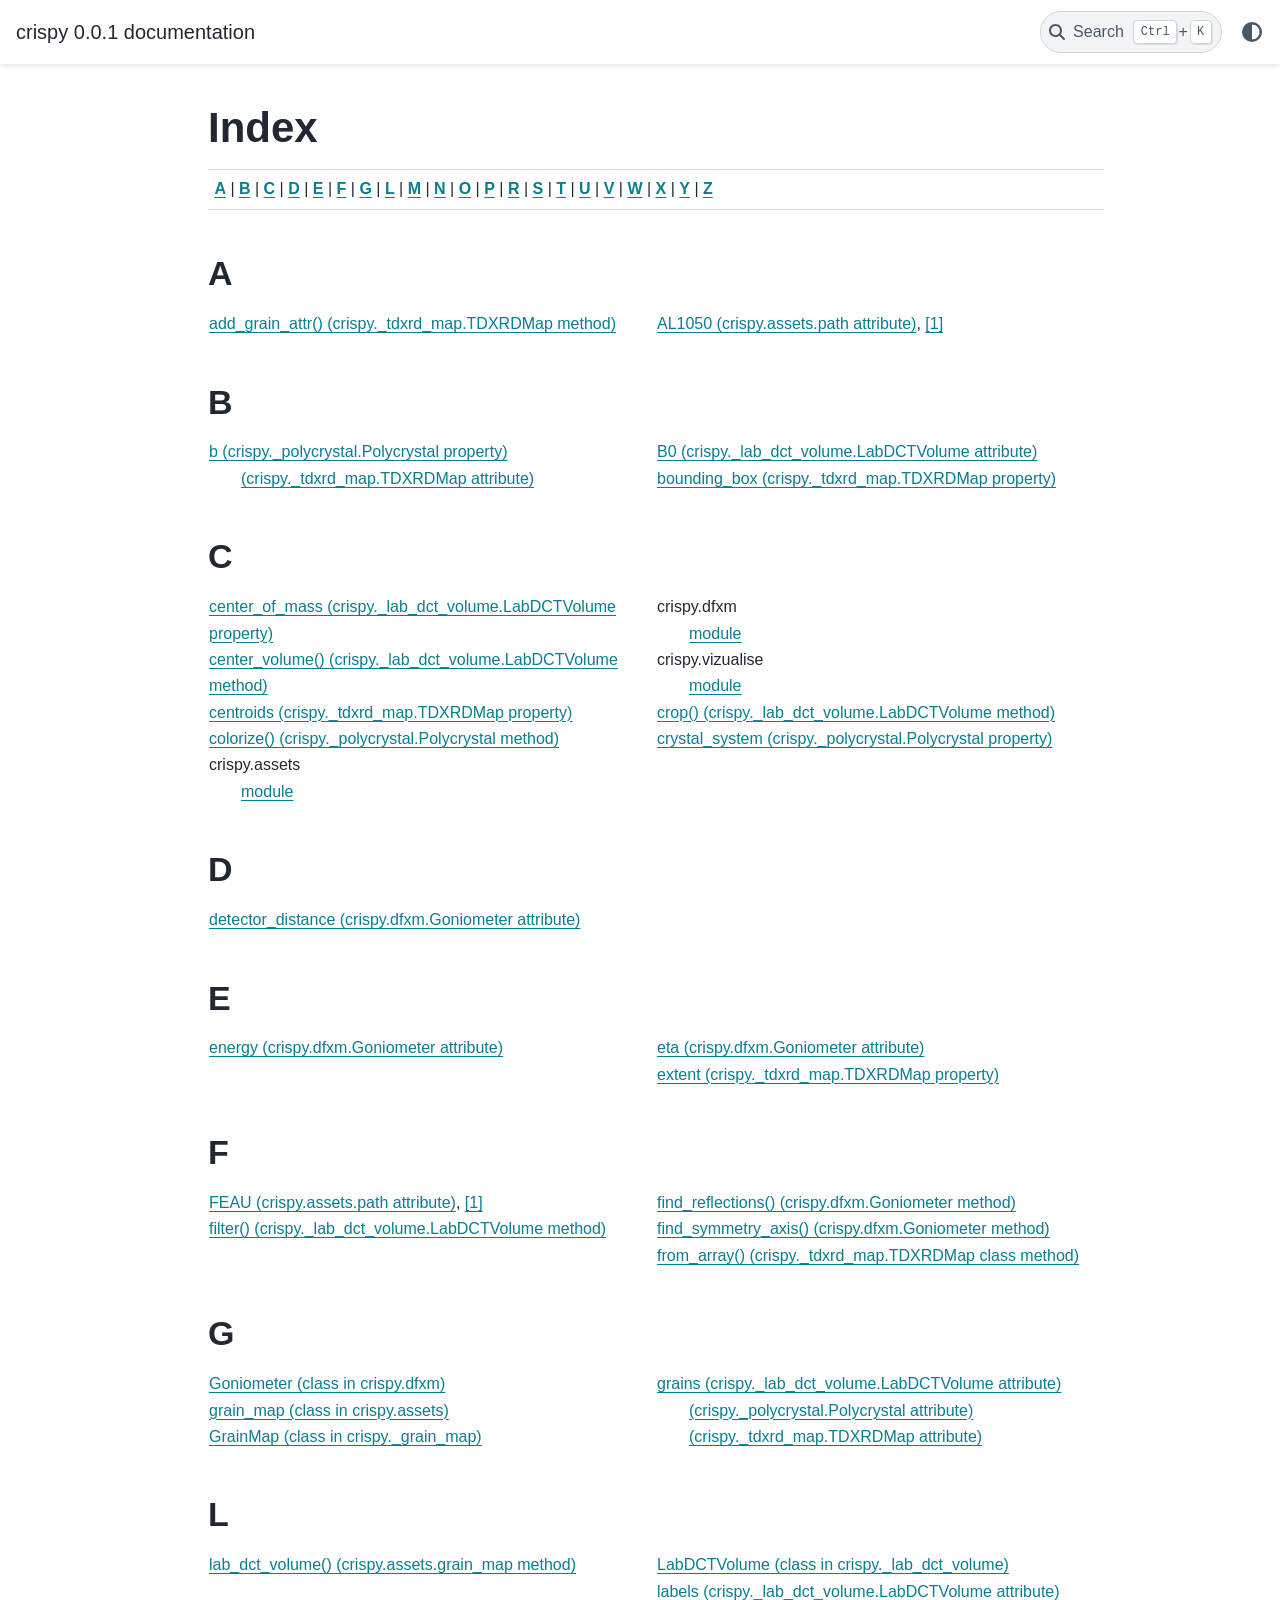
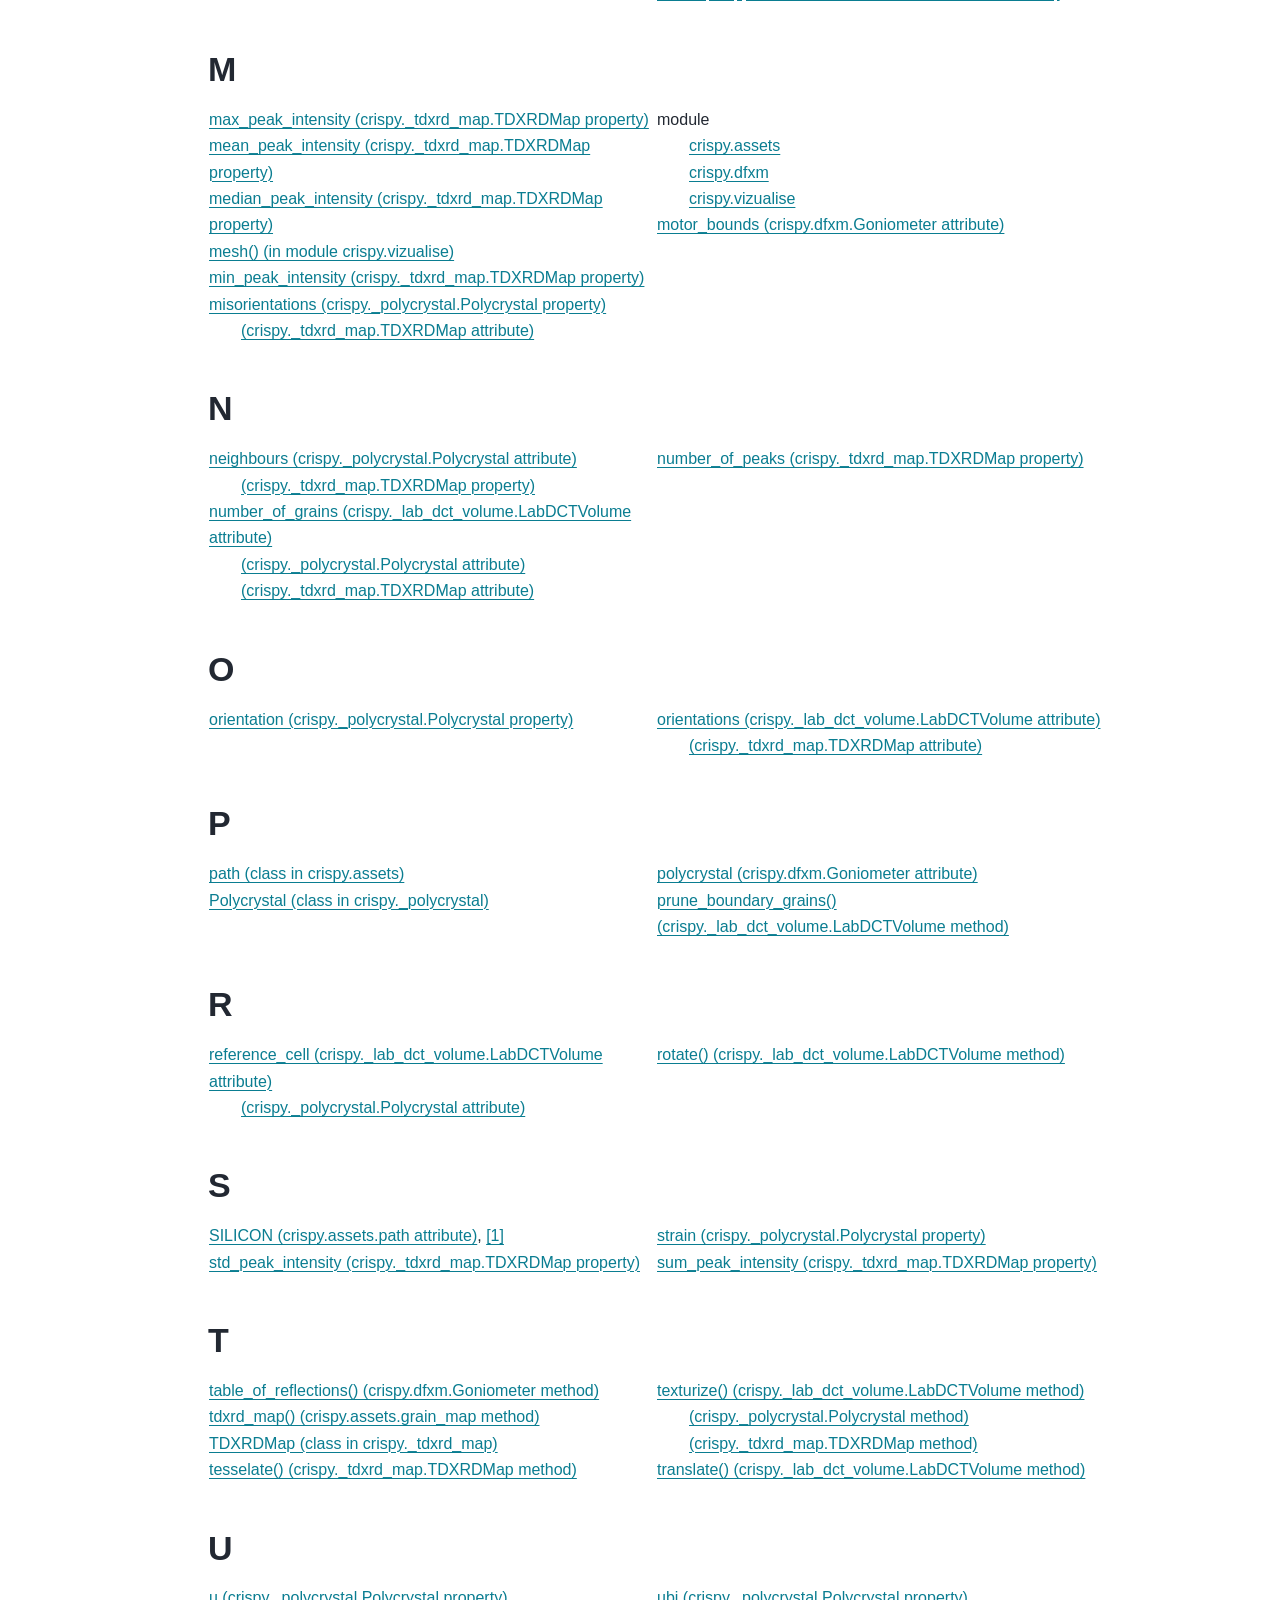
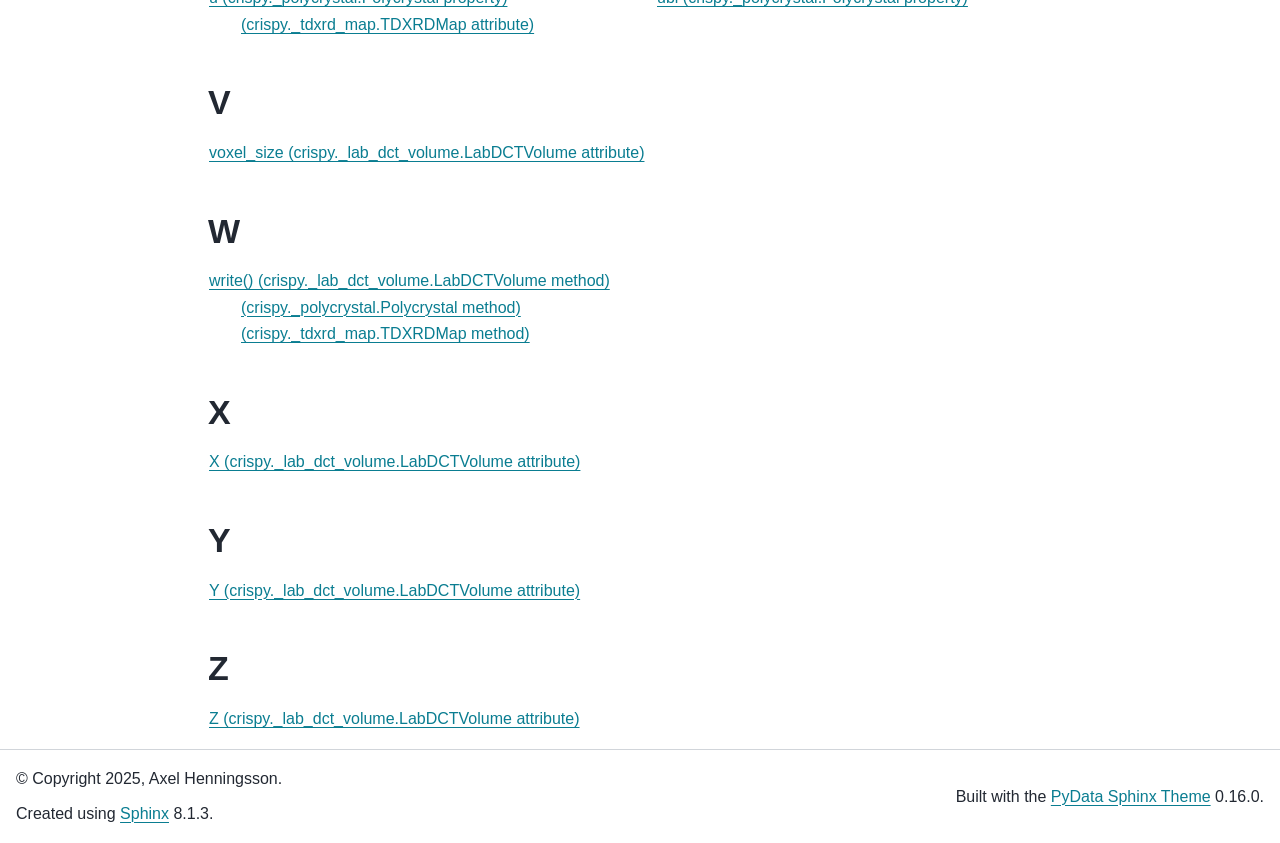
==== commit aa702a48: "Docs for eta updates" ====
--- a/docs/genindex.html
+++ b/docs/genindex.html
@@ -355,6 +355,8 @@
 </li>
   </ul></td>
   <td style="width: 33%; vertical-align: top;"><ul>
+      <li><a href="index.html#crispy.dfxm.Goniometer.eta">eta (crispy.dfxm.Goniometer attribute)</a>
+</li>
       <li><a href="index.html#crispy._tdxrd_map.TDXRDMap.extent">extent (crispy._tdxrd_map.TDXRDMap property)</a>
 </li>
   </ul></td>
